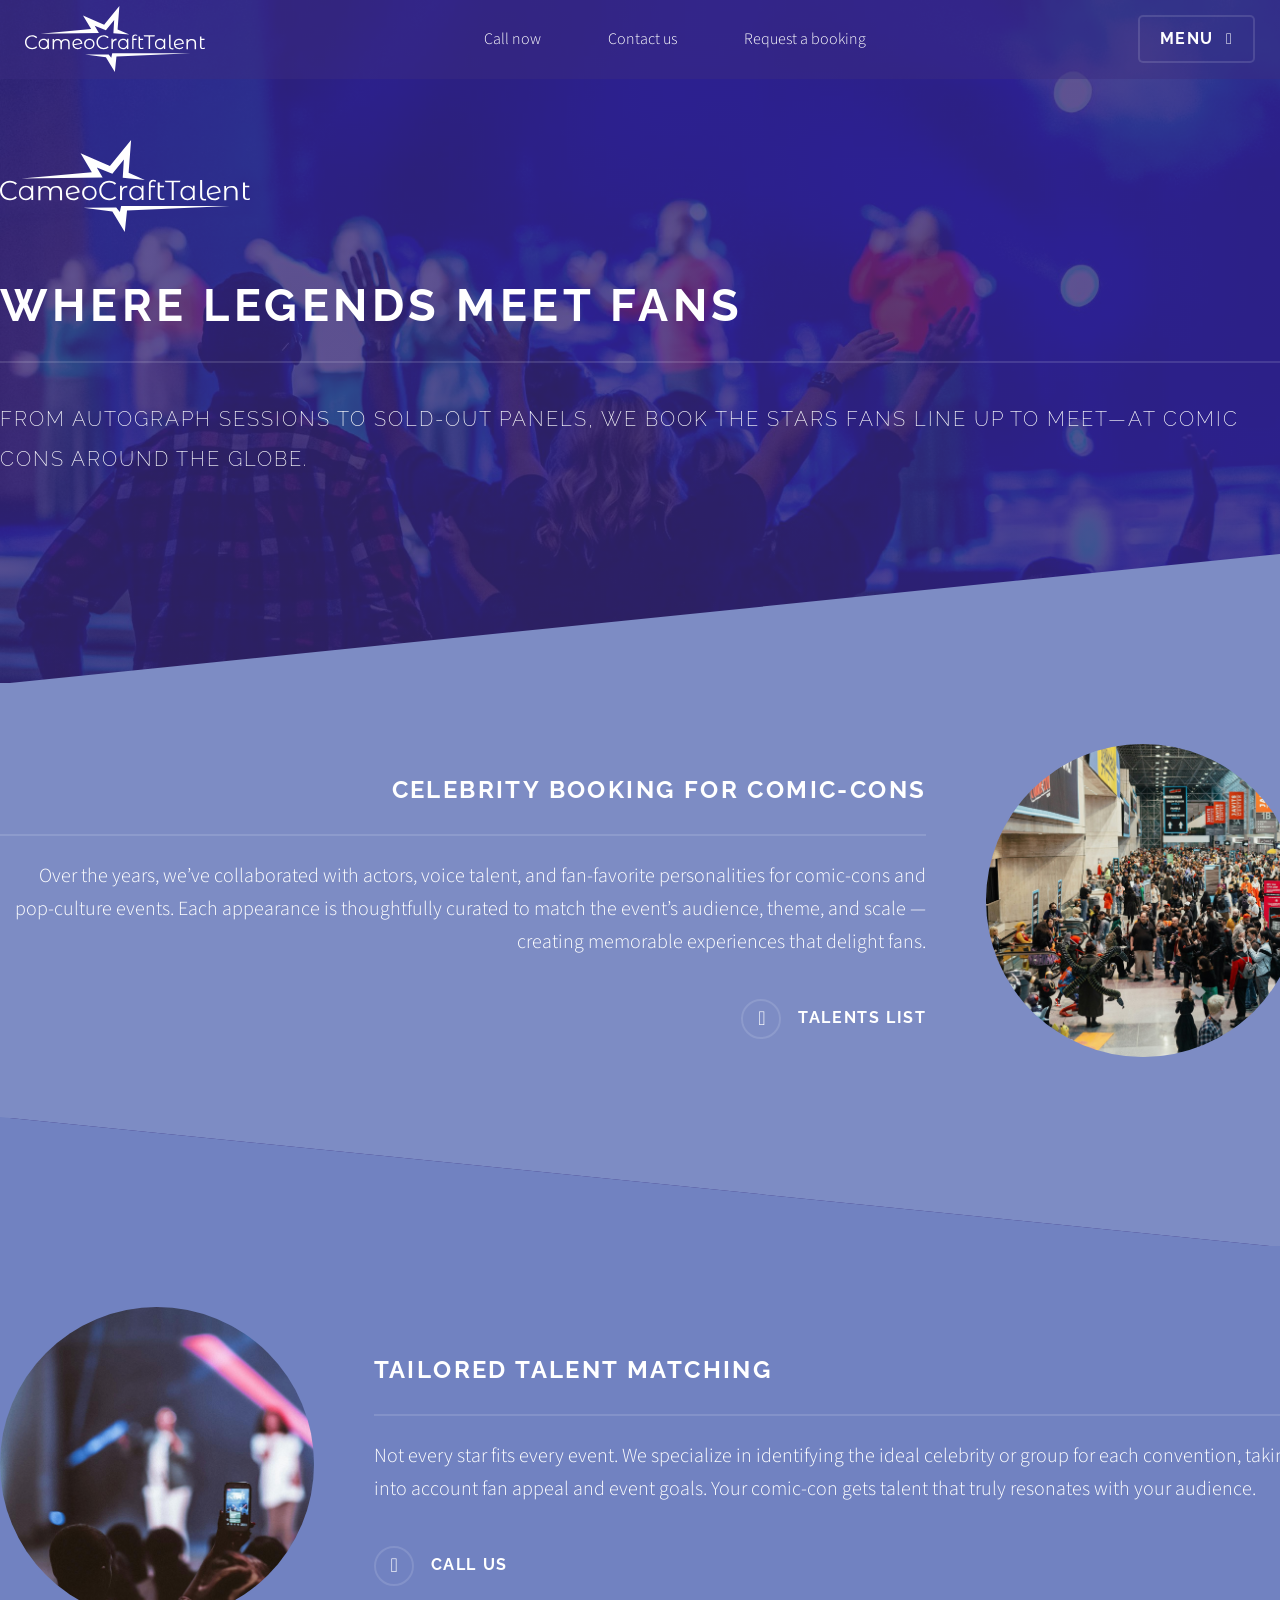
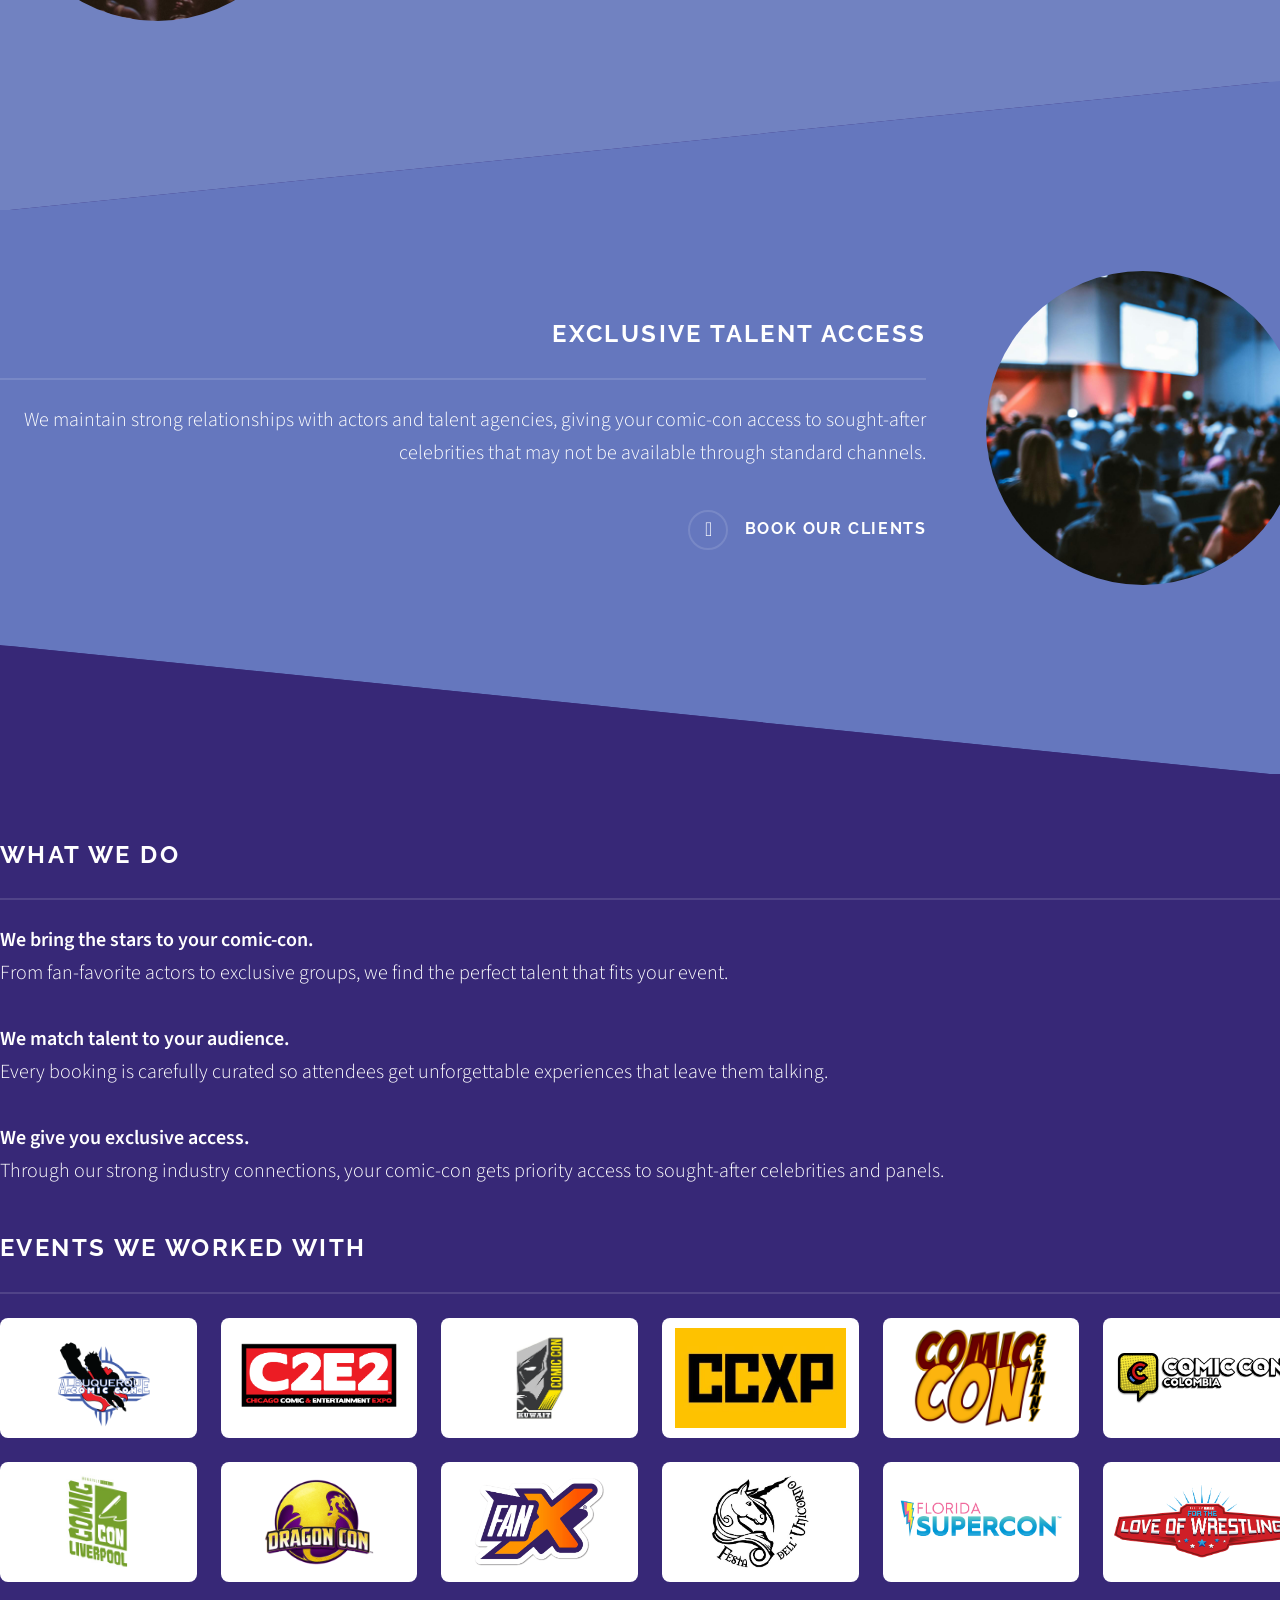
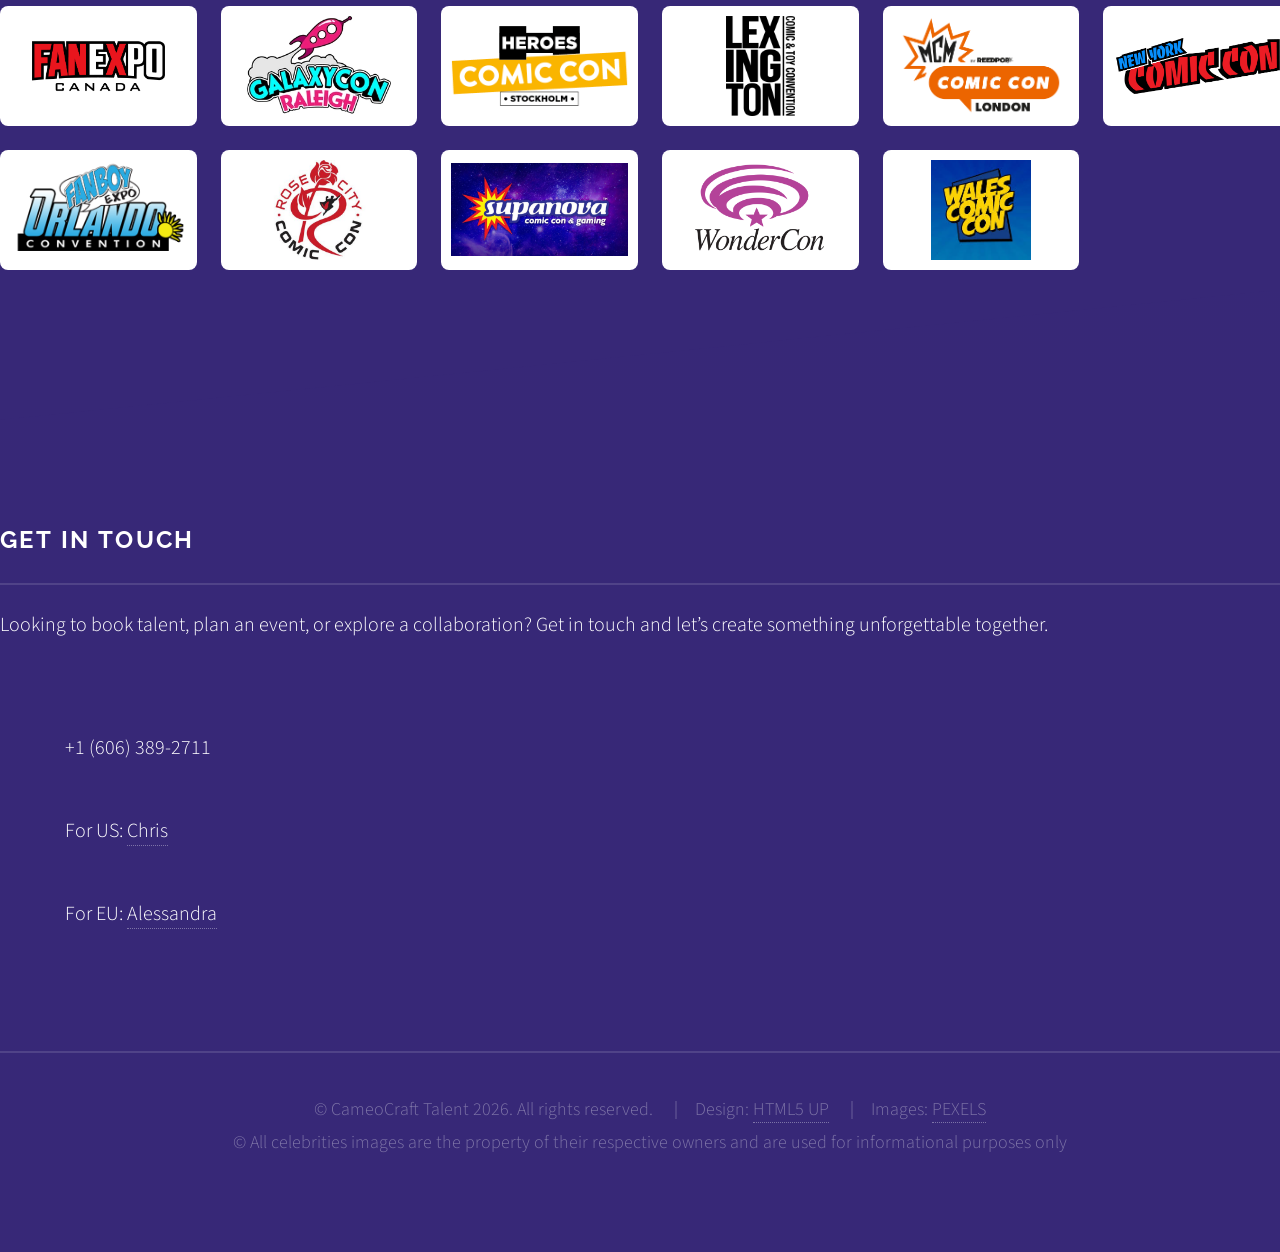
==== index.html @ 115025c7 "contacts" ====
<!DOCTYPE HTML>
<!--
	Solid State by HTML5 UP
	html5up.net | @ajlkn
	Free for personal and commercial use under the CCA 3.0 license (html5up.net/license)
-->
<html>

<head>
	<title>CameoCraft Talent - Where Legends Meet Fans | Home</title>
	<meta name="description"
		content="Celebrity talent agency specializing in booking film, TV, and pop culture stars for comic cons, fan conventions, panels, signings, and appearances worldwide.">

	<meta charset="utf-8" />
	<meta name="viewport" content="width=device-width, initial-scale=1, user-scalable=no" />
	<link rel="stylesheet" href="assets/css/main.css" />
	<link rel="icon" href="favicon.svg" type="image/svg+xml">
	<noscript>
		<link rel="stylesheet" href="assets/css/noscript.css" />
	</noscript>
</head>

<body class="is-preload">

	<!-- Page Wrapper -->
	<div id="page-wrapper">

		<!-- Header -->
		<header id="header" class="alt">
			<div class="logo"><a href="index.html"><img src="assets/images/cameocraft-talent_logo.svg"></a></div>
			<div id="contact-link">
				<ul class="contact-link horizontal">

					<li class="contact-link-item call font-icon icon-medium">
						<a href="tel:+1 (606) 389-2711" aria-label="call">
							<i class="fas fa-phone"></i> Call now
						</a>
					</li>
					<!-- /themify-link-item -->

					<li class="contact-link-item email font-icon icon-medium">
						<a id="email2" href="#" aria-label="email">
							<i class="far fa-envelope"></i> Contact us
						</a>
					</li>
					<!-- /themify-link-item -->

					<li class="contact-link-item calendar font-icon icon-medium">
						<a href="#footer" aria-label="calendar">
							<i class="fas fa-calendar"></i> Request a booking
						</a>
					</li>
					<!-- /themify-link-item -->

				</ul>
			</div>

			<nav>
				<a href="#menu"><span>Menu</span></a>
			</nav>
		</header>

		<!-- Menu -->
		<nav id="menu">
			<div class="inner">
				<h2>Menu</h2>
				<ul class="links">
					<li><a href="index.html">Home</a></li>
					<li><a href="talents.html">Talents</a></li>
					<li><a href="services.html">Services</a></li>
					<li><a href="#footer">Contact us</a></li>
				</ul>
				<a href="#" class="close">Close</a>
			</div>
		</nav>

		<!-- Banner -->
		<section id="banner">
			<div class="inner">
				<div class="logo"><img src="assets/images/cameocraft-talent_logo.svg"></div>
				<h2>Where Legends Meet Fans</h2>
				<p>From autograph sessions to sold-out panels, we book the stars fans line up to meet—at comic cons
					around the globe.</p>
			</div>
		</section>

		<!-- Wrapper -->
		<section id="wrapper">

			<!-- One -->
			<section id="one" class="wrapper spotlight style1">
				<div class="inner">
					<a href="#" class="image"><img src="assets/images/connor-gan-bAvxyfH-WuY-unsplash.jpg" alt="" /></a>
					<div class="content">
						<h2 class="major">Celebrity Booking for Comic-Cons</h2>
						<p>Over the years, we’ve collaborated with actors, voice talent, and fan-favorite personalities
							for comic-cons and pop-culture events. Each appearance is thoughtfully curated to match the
							event’s audience, theme, and scale — creating memorable experiences that delight fans.</p>

						<a href="talents.html" class="special">Talents list</a>
					</div>
				</div>
			</section>

			<!-- Two -->
			<section id="two" class="wrapper alt spotlight style2">
				<div class="inner">
					<a href="#" class="image"><img src="assets/images/pexels-jibarofoto-1659740.jpg" alt="" /></a>
					<div class="content">
						<h2 class="major">Tailored Talent Matching</h2>
						<p>Not every star fits every event. We specialize in identifying the ideal celebrity or group
							for each convention, taking into account fan appeal and event goals. Your comic-con gets
							talent that truly resonates with your audience.</p>
						<a href="tel:+1 (606) 389-2711" aria-label="call" class="special">Call us</a>
					</div>
				</div>
			</section>

			<!-- Three -->
			<section id="three" class="wrapper spotlight style3">
				<div class="inner">
					<a href="#" class="image"><img src="assets/images/pexels-jibarofoto-2833037.jpg" alt="" /></a>
					<div class="content">
						<h2 class="major">Exclusive Talent Access</h2>
						<p>We maintain strong relationships with actors and talent agencies, giving your comic-con
							access to sought-after celebrities that may not be available through standard channels.</p>
						<a href="tel:+1 (606) 389-2711" aria-label="call" class="special">Book our clients</a>
					</div>
				</div>
			</section>

			<!-- Four -->
			<section id="four" class="wrapper alt style1">
				<div class="inner">
					<h2 class="major">What we do</h2>
					<p><strong>We bring the stars to your comic-con.</strong><br>
						From fan-favorite actors to exclusive groups, we find the perfect talent that fits your
						event.<br><br>

						<strong>We match talent to your audience.</strong><br>
						Every booking is carefully curated so attendees get unforgettable experiences that leave them
						talking.<br><br>

						<strong>We give you exclusive access.</strong><br>
						Through our strong industry connections, your comic-con gets priority access to sought-after
						celebrities and panels.
					</p>

					<h2 class="major">Events we worked with</h2>
					<ul class="partners-logos">
						<li><img src="assets/images/abq-comic-conlogo.png" alt="Albuquerque Comic Con" title="Albuquerque Comic Con"></li>
						<li><img src="assets/images/C2E220-Logo.png" alt="Chicago Comic & Entertainment Expo" title="Chicago Comic & Entertainment Expo"></li>
						<li><img src="assets/images/CCk LOGO.jpg" alt="Comic Con Kentucky" title="Comic Con Kentucky"></li>
						<li><img src="assets/images/ccxp-logo.jpg" alt="Comic Con Experience" title="Comic Con Experience"></li>
						<li><img src="assets/images/Comic_con_ger_logo.png" alt="Comic Con Germany" title="Comic Con Germany"></li>
						<li><img src="assets/images/comicon-colombia.png" alt="Comic Con Colombia" title="Comic Con Colombia"></li>
						<li><img src="assets/images/comicon-liverpool_logo.jpg" alt="Comicon Liverpool" title="Comicon Liverpool"></li>
						<li><img src="assets/images/dragon-con_logo.png" alt="Dragon con" title="Dragon con"></li>
						<li><img src="assets/images/Fan X Salt Lake_logo.webp" alt="FAN X Salt Lake City" title="FAN X Salt Lake City"></li>
						<li><img src="assets/images/Festa-Unicorno-logo.jpg" alt="Festa dell'Unicorno" title="Festa dell'Unicorno"></li>
						<li><img src="assets/images/Florida Supercon_logo.png" alt="Florida Supercon" title="Florida Supercon"></li>
						<li><img src="assets/images/FTLOW-logo.png" alt="For the Love of Wrestling" title="For the Love of Wrestling"></li>
						<li><img src="assets/images/FXC - Logos_RGB.png" alt="FAN EXPO Canada" title="FAN EXPO Canada"></li>
						<li><img src="assets/images/galaxycon_logo.avif" alt="GalaxyCon" title="GalaxyCon"></li>
						<li><img src="assets/images/Heroes_ComicCon_logo.png" alt="Heroes Comicon" title="Heroes Comicon"></li>
						<li><img src="assets/images/lexington.png" alt="Lexington Comic Con" title="Lexington Comic Con"></li>
						<li><img src="assets/images/MCM-london_logo.png" alt="MCM London Comic Con" title="MCM London Comic Con"></li>
						<li><img src="assets/images/NYCC21-Logo.png" alt="New York Comicon" title="New York Comicon"></li>
						<li><img src="assets/images/orlfbs.png" alt="Orlando Fan Boy Expo" title="Orlando Fan Boy Expo"></li>
						<li><img src="assets/images/Rccc-logo.jpg" alt="Rose City Comic Con" title="Rose City Comic Con"></li>
						<li><img src="assets/images/Supanova-Comic-Con-logo.jpg" alt="Supanova Comicon" title="Supanova Comicon"></li>
						<li><img src="assets/images/WonderCon-logo.jpg" alt="WonderCon" title="WonderCon"></li>
						<li><img src="assets/images/wales-comicon_logo.jfif" alt="Wales Comicon" alt="Wales Comicon"></li>

					</ul>

				</div>
			</section>

		</section>

		<!-- Footer -->
		<section id="footer">
			<div class="inner">
				<h2 class="major">Get in touch</h2>
				<p>Looking to book talent, plan an event, or explore a collaboration? Get in touch and let’s create something unforgettable together.</p>

				<ul class="contact">
					<li class="icon solid fa-home" style="display: none;">
						CameoCraft<br />
						1234 Somewhere Road Suite #2894<br />
						Nashville, TN 00000-0000
					</li>
					<li class="icon solid fa-phone">+1 (606) 389-2711</li>
					<li class="icon solid fa-envelope">
						For US: <a id="email2" href="#">Chris</a>
					</li>
					<li class="icon solid fa-envelope">
						For EU: <a id="email1" href="#">Alessandra</a>
					</li>
				</ul>
				<ul class="copyright">
					<li>&copy; CameoCraft Talent 2026. All rights reserved.</li>
					<li>Design: <a href="http://html5up.net">HTML5 UP</a></li>
					<li>Images: <a href="http://pexels.com">PEXELS</a></li>
					<li>&copy; All celebrities images are the property of their respective owners and are used for informational purposes only</li>
				</ul>
			</div>
		</section>

	</div>

	<!-- Scripts -->
	<script src="assets/js/jquery.min.js"></script>
	<script src="assets/js/jquery.scrollex.min.js"></script>
	<script src="assets/js/browser.min.js"></script>
	<script src="assets/js/breakpoints.min.js"></script>
	<script src="assets/js/util.js"></script>
	<script src="assets/js/main.js"></script>

</body>

</html>
---- assets/css/main.css ----
@import 'fontawesome-all.min.css';
@import url("https://fonts.googleapis.com/css?family=Raleway:200,700|Source+Sans+Pro:300,600,300italic,600italic");
/*
	Solid State by HTML5 UP
	html5up.net | @ajlkn
	Free for personal and commercial use under the CCA 3.0 license (html5up.net/license)
*/
html, body, div, span, applet, object,
iframe, h1, h2, h3, h4, h5, h6, p, blockquote,
pre, a, abbr, acronym, address, big, cite,
code, del, dfn, em, img, ins, kbd, q, s, samp,
small, strike, strong, sub, sup, tt, var, b,
u, i, center, dl, dt, dd, ol, ul, li, fieldset,
form, label, legend, table, caption, tbody,
tfoot, thead, tr, th, td, article, aside,
canvas, details, embed, figure, figcaption,
footer, header, hgroup, menu, nav, output, ruby,
section, summary, time, mark, audio, video {
  margin: 0;
  padding: 0;
  border: 0;
  font-size: 100%;
  font: inherit;
  vertical-align: baseline;
}

article, aside, details, figcaption, figure,
footer, header, hgroup, menu, nav, section {
  display: block;
}

body {
  line-height: 1;
}

ol, ul {
  list-style: none;
}

blockquote, q {
  quotes: none;
}
blockquote:before, blockquote:after, q:before, q:after {
  content: "";
  content: none;
}

table {
  border-collapse: collapse;
  border-spacing: 0;
}

body {
  -webkit-text-size-adjust: none;
}

mark {
  background-color: transparent;
  color: inherit;
}

input::-moz-focus-inner {
  border: 0;
  padding: 0;
}

input, select, textarea {
  -moz-appearance: none;
  -webkit-appearance: none;
  appearance: none;
}

/* Basic */
body {
  -ms-overflow-style: scrollbar;
}

@media screen and (max-width: 480px) {
  html, body {
    min-width: 320px;
  }
}
html {
  box-sizing: border-box;
}

*, *:before, *:after {
  box-sizing: inherit;
}

body {
  background-color: #372877;
  background-image: linear-gradient(to top, rgba(55, 40, 119, 0.8), rgba(55, 40, 119, 0.8)), url("../images/pexels-caleboquendo-35494335.jpg");
  background-size: auto, cover;
  background-attachment: fixed, fixed;
  background-position: center, center;
}
body.is-preload *, body.is-preload *:before, body.is-preload *:after {
  animation: none !important;
  transition: none !important;
}
body.talents {
  background-image: linear-gradient(to top, rgba(55, 40, 119, 0.8), rgba(55, 40, 119, 0.8)), url("../images/manu.jpg");
}
body.services {
  background-image: linear-gradient(to top, rgba(55, 40, 119, 0.8), rgba(55, 40, 119, 0.8)), url("../images/connor-gan-bAvxyfH-WuY-unsplash.jpg");
}

/* Type */
html {
  font-size: 16px;
}

body, input, select, textarea {
  color: #ffffff;
  font-family: "Source Sans Pro", Helvetica, sans-serif;
  font-size: 1.25rem;
  font-weight: 300;
  line-height: 1.65;
}

a {
  transition: color 0.2s ease-in-out, border-bottom-color 0.2s ease-in-out;
  border-bottom: dotted 1px rgba(255, 255, 255, 0.35);
  color: #ffffff;
  text-decoration: none;
}
a:hover {
  border-bottom-color: transparent;
  color: #ffffff !important;
}
a.special:not(.button) {
  text-decoration: none;
}
a.special:not(.button):before {
  -moz-osx-font-smoothing: grayscale;
  -webkit-font-smoothing: antialiased;
  display: inline-block;
  font-style: normal;
  font-variant: normal;
  text-rendering: auto;
  line-height: 1;
  text-transform: none !important;
  font-family: "Font Awesome 5 Free";
  font-weight: 900;
}
a.special:not(.button) {
  border-bottom: 0;
  display: block;
  font-family: Raleway, Helvetica, sans-serif;
  font-size: 0.8em;
  font-weight: 700;
  letter-spacing: 0.1em;
  margin: 0 0 2em 0;
  text-transform: uppercase;
}
a.special:not(.button):before {
  transition: background-color 0.2s ease-in-out;
  border-radius: 100%;
  border: solid 2px rgba(255, 255, 255, 0.125);
  content: "\f105";
  display: inline-block;
  font-size: 1.25em;
  height: 2em;
  line-height: 1.75em;
  margin-right: 0.85em;
  text-align: center;
  text-indent: 0.15em;
  vertical-align: middle;
  width: 2em;
}
a.special:not(.button):hover:before {
  background-color: rgba(255, 255, 255, 0.025);
}
a.special:not(.button):active:before {
  background-color: rgba(255, 255, 255, 0.075);
}

strong, b {
  color: #ffffff;
  font-weight: 600;
}

em, i {
  font-style: italic;
}

p {
  margin: 0 0 2em 0;
}

h1, h2, h3, h4, h5, h6 {
  color: #ffffff;
  font-family: Raleway, Helvetica, sans-serif;
  font-weight: 700;
  letter-spacing: 0.1em;
  margin: 0 0 1em 0;
  text-transform: uppercase;
}
h1 a, h2 a, h3 a, h4 a, h5 a, h6 a {
  color: inherit;
  text-decoration: none;
  border-bottom: 0;
}
h1 span, h2 span, h3 span, h4 span, h5 span, h6 span {
  font-weight: 200;
}
h1.major, h2.major, h3.major, h4.major, h5.major, h6.major {
  padding-bottom: 1em;
  border-bottom: solid 2px rgba(255, 255, 255, 0.125);
}

h2 {
  font-size: 1.2em;
}

h3 {
  font-size: 0.9em;
}

h4 {
  font-size: 0.7em;
}

h5 {
  font-size: 0.7em;
}

h6 {
  font-size: 0.7em;
}

@media screen and (max-width: 736px) {
  h2 {
    font-size: 1em;
  }
  h3 {
    font-size: 0.8em;
  }
}
sub {
  font-size: 0.8em;
  position: relative;
  top: 0.5em;
}

sup {
  font-size: 0.8em;
  position: relative;
  top: -0.5em;
}

blockquote {
  border-left: solid 4px rgba(255, 255, 255, 0.125);
  font-style: italic;
  margin: 0 0 2em 0;
  padding: 0.5em 0 0.5em 2em;
}

code {
  background: rgba(255, 255, 255, 0.025);
  border-radius: 5px;
  border: solid 2px rgba(255, 255, 255, 0.125);
  font-family: "Courier New", monospace;
  font-size: 0.9em;
  margin: 0 0.25em;
  padding: 0.25em 0.65em;
}

pre {
  -webkit-overflow-scrolling: touch;
  font-family: "Courier New", monospace;
  font-size: 0.9em;
  margin: 0 0 2em 0;
}
pre code {
  display: block;
  line-height: 1.75em;
  padding: 1em 1.5em;
  overflow-x: auto;
}

hr {
  border: 0;
  border-bottom: solid 2px rgba(255, 255, 255, 0.125);
  margin: 2.5em 0;
}
hr.major {
  margin: 4em 0;
}

.align-left {
  text-align: left;
}

.align-center {
  text-align: center;
}

.align-right {
  text-align: right;
}

/* Row */
.row {
  display: flex;
  flex-wrap: wrap;
  box-sizing: border-box;
  align-items: stretch;
}
.row > * {
  box-sizing: border-box;
}
.row.gtr-uniform > * > :last-child {
  margin-bottom: 0;
}
.row.aln-left {
  justify-content: flex-start;
}
.row.aln-center {
  justify-content: center;
}
.row.aln-right {
  justify-content: flex-end;
}
.row.aln-top {
  align-items: flex-start;
}
.row.aln-middle {
  align-items: center;
}
.row.aln-bottom {
  align-items: flex-end;
}
.row > .imp {
  order: -1;
}
.row > .col-1 {
  width: 8.3333333333%;
}
.row > .off-1 {
  margin-left: 8.3333333333%;
}
.row > .col-2 {
  width: 16.6666666667%;
}
.row > .off-2 {
  margin-left: 16.6666666667%;
}
.row > .col-3 {
  width: 25%;
}
.row > .off-3 {
  margin-left: 25%;
}
.row > .col-4 {
  width: 33.3333333333%;
}
.row > .off-4 {
  margin-left: 33.3333333333%;
}
.row > .col-5 {
  width: 41.6666666667%;
}
.row > .off-5 {
  margin-left: 41.6666666667%;
}
.row > .col-6 {
  width: 50%;
}
.row > .off-6 {
  margin-left: 50%;
}
.row > .col-7 {
  width: 58.3333333333%;
}
.row > .off-7 {
  margin-left: 58.3333333333%;
}
.row > .col-8 {
  width: 66.6666666667%;
}
.row > .off-8 {
  margin-left: 66.6666666667%;
}
.row > .col-9 {
  width: 75%;
}
.row > .off-9 {
  margin-left: 75%;
}
.row > .col-10 {
  width: 83.3333333333%;
}
.row > .off-10 {
  margin-left: 83.3333333333%;
}
.row > .col-11 {
  width: 91.6666666667%;
}
.row > .off-11 {
  margin-left: 91.6666666667%;
}
.row > .col-12 {
  width: 100%;
}
.row > .off-12 {
  margin-left: 100%;
}
.row.gtr-0 {
  margin-top: 0;
  margin-left: 0em;
}
.row.gtr-0 > * {
  padding: 0 0 0 0em;
}
.row.gtr-0.gtr-uniform {
  margin-top: 0em;
}
.row.gtr-0.gtr-uniform > * {
  padding-top: 0em;
}
.row.gtr-25 {
  margin-top: 0;
  margin-left: -0.4375em;
}
.row.gtr-25 > * {
  padding: 0 0 0 0.4375em;
}
.row.gtr-25.gtr-uniform {
  margin-top: -0.4375em;
}
.row.gtr-25.gtr-uniform > * {
  padding-top: 0.4375em;
}
.row.gtr-50 {
  margin-top: 0;
  margin-left: -0.875em;
}
.row.gtr-50 > * {
  padding: 0 0 0 0.875em;
}
.row.gtr-50.gtr-uniform {
  margin-top: -0.875em;
}
.row.gtr-50.gtr-uniform > * {
  padding-top: 0.875em;
}
.row {
  margin-top: 0;
  margin-left: -1.75em;
}
.row > * {
  padding: 0 0 0 1.75em;
}
.row.gtr-uniform {
  margin-top: -1.75em;
}
.row.gtr-uniform > * {
  padding-top: 1.75em;
}
.row.gtr-150 {
  margin-top: 0;
  margin-left: -2.625em;
}
.row.gtr-150 > * {
  padding: 0 0 0 2.625em;
}
.row.gtr-150.gtr-uniform {
  margin-top: -2.625em;
}
.row.gtr-150.gtr-uniform > * {
  padding-top: 2.625em;
}
.row.gtr-200 {
  margin-top: 0;
  margin-left: -3.5em;
}
.row.gtr-200 > * {
  padding: 0 0 0 3.5em;
}
.row.gtr-200.gtr-uniform {
  margin-top: -3.5em;
}
.row.gtr-200.gtr-uniform > * {
  padding-top: 3.5em;
}
@media screen and (max-width: 1680px) {
  .row {
    display: flex;
    flex-wrap: wrap;
    box-sizing: border-box;
    align-items: stretch;
  }
  .row > * {
    box-sizing: border-box;
  }
  .row.gtr-uniform > * > :last-child {
    margin-bottom: 0;
  }
  .row.aln-left {
    justify-content: flex-start;
  }
  .row.aln-center {
    justify-content: center;
  }
  .row.aln-right {
    justify-content: flex-end;
  }
  .row.aln-top {
    align-items: flex-start;
  }
  .row.aln-middle {
    align-items: center;
  }
  .row.aln-bottom {
    align-items: flex-end;
  }
  .row > .imp-xlarge {
    order: -1;
  }
  .row > .col-1-xlarge {
    width: 8.3333333333%;
  }
  .row > .off-1-xlarge {
    margin-left: 8.3333333333%;
  }
  .row > .col-2-xlarge {
    width: 16.6666666667%;
  }
  .row > .off-2-xlarge {
    margin-left: 16.6666666667%;
  }
  .row > .col-3-xlarge {
    width: 25%;
  }
  .row > .off-3-xlarge {
    margin-left: 25%;
  }
  .row > .col-4-xlarge {
    width: 33.3333333333%;
  }
  .row > .off-4-xlarge {
    margin-left: 33.3333333333%;
  }
  .row > .col-5-xlarge {
    width: 41.6666666667%;
  }
  .row > .off-5-xlarge {
    margin-left: 41.6666666667%;
  }
  .row > .col-6-xlarge {
    width: 50%;
  }
  .row > .off-6-xlarge {
    margin-left: 50%;
  }
  .row > .col-7-xlarge {
    width: 58.3333333333%;
  }
  .row > .off-7-xlarge {
    margin-left: 58.3333333333%;
  }
  .row > .col-8-xlarge {
    width: 66.6666666667%;
  }
  .row > .off-8-xlarge {
    margin-left: 66.6666666667%;
  }
  .row > .col-9-xlarge {
    width: 75%;
  }
  .row > .off-9-xlarge {
    margin-left: 75%;
  }
  .row > .col-10-xlarge {
    width: 83.3333333333%;
  }
  .row > .off-10-xlarge {
    margin-left: 83.3333333333%;
  }
  .row > .col-11-xlarge {
    width: 91.6666666667%;
  }
  .row > .off-11-xlarge {
    margin-left: 91.6666666667%;
  }
  .row > .col-12-xlarge {
    width: 100%;
  }
  .row > .off-12-xlarge {
    margin-left: 100%;
  }
  .row.gtr-0 {
    margin-top: 0;
    margin-left: 0em;
  }
  .row.gtr-0 > * {
    padding: 0 0 0 0em;
  }
  .row.gtr-0.gtr-uniform {
    margin-top: 0em;
  }
  .row.gtr-0.gtr-uniform > * {
    padding-top: 0em;
  }
  .row.gtr-25 {
    margin-top: 0;
    margin-left: -0.4375em;
  }
  .row.gtr-25 > * {
    padding: 0 0 0 0.4375em;
  }
  .row.gtr-25.gtr-uniform {
    margin-top: -0.4375em;
  }
  .row.gtr-25.gtr-uniform > * {
    padding-top: 0.4375em;
  }
  .row.gtr-50 {
    margin-top: 0;
    margin-left: -0.875em;
  }
  .row.gtr-50 > * {
    padding: 0 0 0 0.875em;
  }
  .row.gtr-50.gtr-uniform {
    margin-top: -0.875em;
  }
  .row.gtr-50.gtr-uniform > * {
    padding-top: 0.875em;
  }
  .row {
    margin-top: 0;
    margin-left: -1.75em;
  }
  .row > * {
    padding: 0 0 0 1.75em;
  }
  .row.gtr-uniform {
    margin-top: -1.75em;
  }
  .row.gtr-uniform > * {
    padding-top: 1.75em;
  }
  .row.gtr-150 {
    margin-top: 0;
    margin-left: -2.625em;
  }
  .row.gtr-150 > * {
    padding: 0 0 0 2.625em;
  }
  .row.gtr-150.gtr-uniform {
    margin-top: -2.625em;
  }
  .row.gtr-150.gtr-uniform > * {
    padding-top: 2.625em;
  }
  .row.gtr-200 {
    margin-top: 0;
    margin-left: -3.5em;
  }
  .row.gtr-200 > * {
    padding: 0 0 0 3.5em;
  }
  .row.gtr-200.gtr-uniform {
    margin-top: -3.5em;
  }
  .row.gtr-200.gtr-uniform > * {
    padding-top: 3.5em;
  }
}
@media screen and (max-width: 1280px) {
  .row {
    display: flex;
    flex-wrap: wrap;
    box-sizing: border-box;
    align-items: stretch;
  }
  .row > * {
    box-sizing: border-box;
  }
  .row.gtr-uniform > * > :last-child {
    margin-bottom: 0;
  }
  .row.aln-left {
    justify-content: flex-start;
  }
  .row.aln-center {
    justify-content: center;
  }
  .row.aln-right {
    justify-content: flex-end;
  }
  .row.aln-top {
    align-items: flex-start;
  }
  .row.aln-middle {
    align-items: center;
  }
  .row.aln-bottom {
    align-items: flex-end;
  }
  .row > .imp-large {
    order: -1;
  }
  .row > .col-1-large {
    width: 8.3333333333%;
  }
  .row > .off-1-large {
    margin-left: 8.3333333333%;
  }
  .row > .col-2-large {
    width: 16.6666666667%;
  }
  .row > .off-2-large {
    margin-left: 16.6666666667%;
  }
  .row > .col-3-large {
    width: 25%;
  }
  .row > .off-3-large {
    margin-left: 25%;
  }
  .row > .col-4-large {
    width: 33.3333333333%;
  }
  .row > .off-4-large {
    margin-left: 33.3333333333%;
  }
  .row > .col-5-large {
    width: 41.6666666667%;
  }
  .row > .off-5-large {
    margin-left: 41.6666666667%;
  }
  .row > .col-6-large {
    width: 50%;
  }
  .row > .off-6-large {
    margin-left: 50%;
  }
  .row > .col-7-large {
    width: 58.3333333333%;
  }
  .row > .off-7-large {
    margin-left: 58.3333333333%;
  }
  .row > .col-8-large {
    width: 66.6666666667%;
  }
  .row > .off-8-large {
    margin-left: 66.6666666667%;
  }
  .row > .col-9-large {
    width: 75%;
  }
  .row > .off-9-large {
    margin-left: 75%;
  }
  .row > .col-10-large {
    width: 83.3333333333%;
  }
  .row > .off-10-large {
    margin-left: 83.3333333333%;
  }
  .row > .col-11-large {
    width: 91.6666666667%;
  }
  .row > .off-11-large {
    margin-left: 91.6666666667%;
  }
  .row > .col-12-large {
    width: 100%;
  }
  .row > .off-12-large {
    margin-left: 100%;
  }
  .row.gtr-0 {
    margin-top: 0;
    margin-left: 0em;
  }
  .row.gtr-0 > * {
    padding: 0 0 0 0em;
  }
  .row.gtr-0.gtr-uniform {
    margin-top: 0em;
  }
  .row.gtr-0.gtr-uniform > * {
    padding-top: 0em;
  }
  .row.gtr-25 {
    margin-top: 0;
    margin-left: -0.4375em;
  }
  .row.gtr-25 > * {
    padding: 0 0 0 0.4375em;
  }
  .row.gtr-25.gtr-uniform {
    margin-top: -0.4375em;
  }
  .row.gtr-25.gtr-uniform > * {
    padding-top: 0.4375em;
  }
  .row.gtr-50 {
    margin-top: 0;
    margin-left: -0.875em;
  }
  .row.gtr-50 > * {
    padding: 0 0 0 0.875em;
  }
  .row.gtr-50.gtr-uniform {
    margin-top: -0.875em;
  }
  .row.gtr-50.gtr-uniform > * {
    padding-top: 0.875em;
  }
  .row {
    margin-top: 0;
    margin-left: -1.75em;
  }
  .row > * {
    padding: 0 0 0 1.75em;
  }
  .row.gtr-uniform {
    margin-top: -1.75em;
  }
  .row.gtr-uniform > * {
    padding-top: 1.75em;
  }
  .row.gtr-150 {
    margin-top: 0;
    margin-left: -2.625em;
  }
  .row.gtr-150 > * {
    padding: 0 0 0 2.625em;
  }
  .row.gtr-150.gtr-uniform {
    margin-top: -2.625em;
  }
  .row.gtr-150.gtr-uniform > * {
    padding-top: 2.625em;
  }
  .row.gtr-200 {
    margin-top: 0;
    margin-left: -3.5em;
  }
  .row.gtr-200 > * {
    padding: 0 0 0 3.5em;
  }
  .row.gtr-200.gtr-uniform {
    margin-top: -3.5em;
  }
  .row.gtr-200.gtr-uniform > * {
    padding-top: 3.5em;
  }
}
@media screen and (max-width: 980px) {
  .row {
    display: flex;
    flex-wrap: wrap;
    box-sizing: border-box;
    align-items: stretch;
  }
  .row > * {
    box-sizing: border-box;
  }
  .row.gtr-uniform > * > :last-child {
    margin-bottom: 0;
  }
  .row.aln-left {
    justify-content: flex-start;
  }
  .row.aln-center {
    justify-content: center;
  }
  .row.aln-right {
    justify-content: flex-end;
  }
  .row.aln-top {
    align-items: flex-start;
  }
  .row.aln-middle {
    align-items: center;
  }
  .row.aln-bottom {
    align-items: flex-end;
  }
  .row > .imp-medium {
    order: -1;
  }
  .row > .col-1-medium {
    width: 8.3333333333%;
  }
  .row > .off-1-medium {
    margin-left: 8.3333333333%;
  }
  .row > .col-2-medium {
    width: 16.6666666667%;
  }
  .row > .off-2-medium {
    margin-left: 16.6666666667%;
  }
  .row > .col-3-medium {
    width: 25%;
  }
  .row > .off-3-medium {
    margin-left: 25%;
  }
  .row > .col-4-medium {
    width: 33.3333333333%;
  }
  .row > .off-4-medium {
    margin-left: 33.3333333333%;
  }
  .row > .col-5-medium {
    width: 41.6666666667%;
  }
  .row > .off-5-medium {
    margin-left: 41.6666666667%;
  }
  .row > .col-6-medium {
    width: 50%;
  }
  .row > .off-6-medium {
    margin-left: 50%;
  }
  .row > .col-7-medium {
    width: 58.3333333333%;
  }
  .row > .off-7-medium {
    margin-left: 58.3333333333%;
  }
  .row > .col-8-medium {
    width: 66.6666666667%;
  }
  .row > .off-8-medium {
    margin-left: 66.6666666667%;
  }
  .row > .col-9-medium {
    width: 75%;
  }
  .row > .off-9-medium {
    margin-left: 75%;
  }
  .row > .col-10-medium {
    width: 83.3333333333%;
  }
  .row > .off-10-medium {
    margin-left: 83.3333333333%;
  }
  .row > .col-11-medium {
    width: 91.6666666667%;
  }
  .row > .off-11-medium {
    margin-left: 91.6666666667%;
  }
  .row > .col-12-medium {
    width: 100%;
  }
  .row > .off-12-medium {
    margin-left: 100%;
  }
  .row.gtr-0 {
    margin-top: 0;
    margin-left: 0em;
  }
  .row.gtr-0 > * {
    padding: 0 0 0 0em;
  }
  .row.gtr-0.gtr-uniform {
    margin-top: 0em;
  }
  .row.gtr-0.gtr-uniform > * {
    padding-top: 0em;
  }
  .row.gtr-25 {
    margin-top: 0;
    margin-left: -0.4375em;
  }
  .row.gtr-25 > * {
    padding: 0 0 0 0.4375em;
  }
  .row.gtr-25.gtr-uniform {
    margin-top: -0.4375em;
  }
  .row.gtr-25.gtr-uniform > * {
    padding-top: 0.4375em;
  }
  .row.gtr-50 {
    margin-top: 0;
    margin-left: -0.875em;
  }
  .row.gtr-50 > * {
    padding: 0 0 0 0.875em;
  }
  .row.gtr-50.gtr-uniform {
    margin-top: -0.875em;
  }
  .row.gtr-50.gtr-uniform > * {
    padding-top: 0.875em;
  }
  .row {
    margin-top: 0;
    margin-left: -1.75em;
  }
  .row > * {
    padding: 0 0 0 1.75em;
  }
  .row.gtr-uniform {
    margin-top: -1.75em;
  }
  .row.gtr-uniform > * {
    padding-top: 1.75em;
  }
  .row.gtr-150 {
    margin-top: 0;
    margin-left: -2.625em;
  }
  .row.gtr-150 > * {
    padding: 0 0 0 2.625em;
  }
  .row.gtr-150.gtr-uniform {
    margin-top: -2.625em;
  }
  .row.gtr-150.gtr-uniform > * {
    padding-top: 2.625em;
  }
  .row.gtr-200 {
    margin-top: 0;
    margin-left: -3.5em;
  }
  .row.gtr-200 > * {
    padding: 0 0 0 3.5em;
  }
  .row.gtr-200.gtr-uniform {
    margin-top: -3.5em;
  }
  .row.gtr-200.gtr-uniform > * {
    padding-top: 3.5em;
  }
}
@media screen and (max-width: 736px) {
  .row {
    display: flex;
    flex-wrap: wrap;
    box-sizing: border-box;
    align-items: stretch;
  }
  .row > * {
    box-sizing: border-box;
  }
  .row.gtr-uniform > * > :last-child {
    margin-bottom: 0;
  }
  .row.aln-left {
    justify-content: flex-start;
  }
  .row.aln-center {
    justify-content: center;
  }
  .row.aln-right {
    justify-content: flex-end;
  }
  .row.aln-top {
    align-items: flex-start;
  }
  .row.aln-middle {
    align-items: center;
  }
  .row.aln-bottom {
    align-items: flex-end;
  }
  .row > .imp-small {
    order: -1;
  }
  .row > .col-1-small {
    width: 8.3333333333%;
  }
  .row > .off-1-small {
    margin-left: 8.3333333333%;
  }
  .row > .col-2-small {
    width: 16.6666666667%;
  }
  .row > .off-2-small {
    margin-left: 16.6666666667%;
  }
  .row > .col-3-small {
    width: 25%;
  }
  .row > .off-3-small {
    margin-left: 25%;
  }
  .row > .col-4-small {
    width: 33.3333333333%;
  }
  .row > .off-4-small {
    margin-left: 33.3333333333%;
  }
  .row > .col-5-small {
    width: 41.6666666667%;
  }
  .row > .off-5-small {
    margin-left: 41.6666666667%;
  }
  .row > .col-6-small {
    width: 50%;
  }
  .row > .off-6-small {
    margin-left: 50%;
  }
  .row > .col-7-small {
    width: 58.3333333333%;
  }
  .row > .off-7-small {
    margin-left: 58.3333333333%;
  }
  .row > .col-8-small {
    width: 66.6666666667%;
  }
  .row > .off-8-small {
    margin-left: 66.6666666667%;
  }
  .row > .col-9-small {
    width: 75%;
  }
  .row > .off-9-small {
    margin-left: 75%;
  }
  .row > .col-10-small {
    width: 83.3333333333%;
  }
  .row > .off-10-small {
    margin-left: 83.3333333333%;
  }
  .row > .col-11-small {
    width: 91.6666666667%;
  }
  .row > .off-11-small {
    margin-left: 91.6666666667%;
  }
  .row > .col-12-small {
    width: 100%;
  }
  .row > .off-12-small {
    margin-left: 100%;
  }
  .row.gtr-0 {
    margin-top: 0;
    margin-left: 0em;
  }
  .row.gtr-0 > * {
    padding: 0 0 0 0em;
  }
  .row.gtr-0.gtr-uniform {
    margin-top: 0em;
  }
  .row.gtr-0.gtr-uniform > * {
    padding-top: 0em;
  }
  .row.gtr-25 {
    margin-top: 0;
    margin-left: -0.3125em;
  }
  .row.gtr-25 > * {
    padding: 0 0 0 0.3125em;
  }
  .row.gtr-25.gtr-uniform {
    margin-top: -0.3125em;
  }
  .row.gtr-25.gtr-uniform > * {
    padding-top: 0.3125em;
  }
  .row.gtr-50 {
    margin-top: 0;
    margin-left: -0.625em;
  }
  .row.gtr-50 > * {
    padding: 0 0 0 0.625em;
  }
  .row.gtr-50.gtr-uniform {
    margin-top: -0.625em;
  }
  .row.gtr-50.gtr-uniform > * {
    padding-top: 0.625em;
  }
  .row {
    margin-top: 0;
    margin-left: -1.25em;
  }
  .row > * {
    padding: 0 0 0 1.25em;
  }
  .row.gtr-uniform {
    margin-top: -1.25em;
  }
  .row.gtr-uniform > * {
    padding-top: 1.25em;
  }
  .row.gtr-150 {
    margin-top: 0;
    margin-left: -1.875em;
  }
  .row.gtr-150 > * {
    padding: 0 0 0 1.875em;
  }
  .row.gtr-150.gtr-uniform {
    margin-top: -1.875em;
  }
  .row.gtr-150.gtr-uniform > * {
    padding-top: 1.875em;
  }
  .row.gtr-200 {
    margin-top: 0;
    margin-left: -2.5em;
  }
  .row.gtr-200 > * {
    padding: 0 0 0 2.5em;
  }
  .row.gtr-200.gtr-uniform {
    margin-top: -2.5em;
  }
  .row.gtr-200.gtr-uniform > * {
    padding-top: 2.5em;
  }
}
@media screen and (max-width: 480px) {
  .row {
    display: flex;
    flex-wrap: wrap;
    box-sizing: border-box;
    align-items: stretch;
  }
  .row > * {
    box-sizing: border-box;
  }
  .row.gtr-uniform > * > :last-child {
    margin-bottom: 0;
  }
  .row.aln-left {
    justify-content: flex-start;
  }
  .row.aln-center {
    justify-content: center;
  }
  .row.aln-right {
    justify-content: flex-end;
  }
  .row.aln-top {
    align-items: flex-start;
  }
  .row.aln-middle {
    align-items: center;
  }
  .row.aln-bottom {
    align-items: flex-end;
  }
  .row > .imp-xsmall {
    order: -1;
  }
  .row > .col-1-xsmall {
    width: 8.3333333333%;
  }
  .row > .off-1-xsmall {
    margin-left: 8.3333333333%;
  }
  .row > .col-2-xsmall {
    width: 16.6666666667%;
  }
  .row > .off-2-xsmall {
    margin-left: 16.6666666667%;
  }
  .row > .col-3-xsmall {
    width: 25%;
  }
  .row > .off-3-xsmall {
    margin-left: 25%;
  }
  .row > .col-4-xsmall {
    width: 33.3333333333%;
  }
  .row > .off-4-xsmall {
    margin-left: 33.3333333333%;
  }
  .row > .col-5-xsmall {
    width: 41.6666666667%;
  }
  .row > .off-5-xsmall {
    margin-left: 41.6666666667%;
  }
  .row > .col-6-xsmall {
    width: 50%;
  }
  .row > .off-6-xsmall {
    margin-left: 50%;
  }
  .row > .col-7-xsmall {
    width: 58.3333333333%;
  }
  .row > .off-7-xsmall {
    margin-left: 58.3333333333%;
  }
  .row > .col-8-xsmall {
    width: 66.6666666667%;
  }
  .row > .off-8-xsmall {
    margin-left: 66.6666666667%;
  }
  .row > .col-9-xsmall {
    width: 75%;
  }
  .row > .off-9-xsmall {
    margin-left: 75%;
  }
  .row > .col-10-xsmall {
    width: 83.3333333333%;
  }
  .row > .off-10-xsmall {
    margin-left: 83.3333333333%;
  }
  .row > .col-11-xsmall {
    width: 91.6666666667%;
  }
  .row > .off-11-xsmall {
    margin-left: 91.6666666667%;
  }
  .row > .col-12-xsmall {
    width: 100%;
  }
  .row > .off-12-xsmall {
    margin-left: 100%;
  }
  .row.gtr-0 {
    margin-top: 0;
    margin-left: 0em;
  }
  .row.gtr-0 > * {
    padding: 0 0 0 0em;
  }
  .row.gtr-0.gtr-uniform {
    margin-top: 0em;
  }
  .row.gtr-0.gtr-uniform > * {
    padding-top: 0em;
  }
  .row.gtr-25 {
    margin-top: 0;
    margin-left: -0.3125em;
  }
  .row.gtr-25 > * {
    padding: 0 0 0 0.3125em;
  }
  .row.gtr-25.gtr-uniform {
    margin-top: -0.3125em;
  }
  .row.gtr-25.gtr-uniform > * {
    padding-top: 0.3125em;
  }
  .row.gtr-50 {
    margin-top: 0;
    margin-left: -0.625em;
  }
  .row.gtr-50 > * {
    padding: 0 0 0 0.625em;
  }
  .row.gtr-50.gtr-uniform {
    margin-top: -0.625em;
  }
  .row.gtr-50.gtr-uniform > * {
    padding-top: 0.625em;
  }
  .row {
    margin-top: 0;
    margin-left: -1.25em;
  }
  .row > * {
    padding: 0 0 0 1.25em;
  }
  .row.gtr-uniform {
    margin-top: -1.25em;
  }
  .row.gtr-uniform > * {
    padding-top: 1.25em;
  }
  .row.gtr-150 {
    margin-top: 0;
    margin-left: -1.875em;
  }
  .row.gtr-150 > * {
    padding: 0 0 0 1.875em;
  }
  .row.gtr-150.gtr-uniform {
    margin-top: -1.875em;
  }
  .row.gtr-150.gtr-uniform > * {
    padding-top: 1.875em;
  }
  .row.gtr-200 {
    margin-top: 0;
    margin-left: -2.5em;
  }
  .row.gtr-200 > * {
    padding: 0 0 0 2.5em;
  }
  .row.gtr-200.gtr-uniform {
    margin-top: -2.5em;
  }
  .row.gtr-200.gtr-uniform > * {
    padding-top: 2.5em;
  }
}
@media screen and (max-width: 360px) {
  .row {
    display: flex;
    flex-wrap: wrap;
    box-sizing: border-box;
    align-items: stretch;
  }
  .row > * {
    box-sizing: border-box;
  }
  .row.gtr-uniform > * > :last-child {
    margin-bottom: 0;
  }
  .row.aln-left {
    justify-content: flex-start;
  }
  .row.aln-center {
    justify-content: center;
  }
  .row.aln-right {
    justify-content: flex-end;
  }
  .row.aln-top {
    align-items: flex-start;
  }
  .row.aln-middle {
    align-items: center;
  }
  .row.aln-bottom {
    align-items: flex-end;
  }
  .row > .imp-xxsmall {
    order: -1;
  }
  .row > .col-1-xxsmall {
    width: 8.3333333333%;
  }
  .row > .off-1-xxsmall {
    margin-left: 8.3333333333%;
  }
  .row > .col-2-xxsmall {
    width: 16.6666666667%;
  }
  .row > .off-2-xxsmall {
    margin-left: 16.6666666667%;
  }
  .row > .col-3-xxsmall {
    width: 25%;
  }
  .row > .off-3-xxsmall {
    margin-left: 25%;
  }
  .row > .col-4-xxsmall {
    width: 33.3333333333%;
  }
  .row > .off-4-xxsmall {
    margin-left: 33.3333333333%;
  }
  .row > .col-5-xxsmall {
    width: 41.6666666667%;
  }
  .row > .off-5-xxsmall {
    margin-left: 41.6666666667%;
  }
  .row > .col-6-xxsmall {
    width: 50%;
  }
  .row > .off-6-xxsmall {
    margin-left: 50%;
  }
  .row > .col-7-xxsmall {
    width: 58.3333333333%;
  }
  .row > .off-7-xxsmall {
    margin-left: 58.3333333333%;
  }
  .row > .col-8-xxsmall {
    width: 66.6666666667%;
  }
  .row > .off-8-xxsmall {
    margin-left: 66.6666666667%;
  }
  .row > .col-9-xxsmall {
    width: 75%;
  }
  .row > .off-9-xxsmall {
    margin-left: 75%;
  }
  .row > .col-10-xxsmall {
    width: 83.3333333333%;
  }
  .row > .off-10-xxsmall {
    margin-left: 83.3333333333%;
  }
  .row > .col-11-xxsmall {
    width: 91.6666666667%;
  }
  .row > .off-11-xxsmall {
    margin-left: 91.6666666667%;
  }
  .row > .col-12-xxsmall {
    width: 100%;
  }
  .row > .off-12-xxsmall {
    margin-left: 100%;
  }
  .row.gtr-0 {
    margin-top: 0;
    margin-left: 0em;
  }
  .row.gtr-0 > * {
    padding: 0 0 0 0em;
  }
  .row.gtr-0.gtr-uniform {
    margin-top: 0em;
  }
  .row.gtr-0.gtr-uniform > * {
    padding-top: 0em;
  }
  .row.gtr-25 {
    margin-top: 0;
    margin-left: -0.3125em;
  }
  .row.gtr-25 > * {
    padding: 0 0 0 0.3125em;
  }
  .row.gtr-25.gtr-uniform {
    margin-top: -0.3125em;
  }
  .row.gtr-25.gtr-uniform > * {
    padding-top: 0.3125em;
  }
  .row.gtr-50 {
    margin-top: 0;
    margin-left: -0.625em;
  }
  .row.gtr-50 > * {
    padding: 0 0 0 0.625em;
  }
  .row.gtr-50.gtr-uniform {
    margin-top: -0.625em;
  }
  .row.gtr-50.gtr-uniform > * {
    padding-top: 0.625em;
  }
  .row {
    margin-top: 0;
    margin-left: -1.25em;
  }
  .row > * {
    padding: 0 0 0 1.25em;
  }
  .row.gtr-uniform {
    margin-top: -1.25em;
  }
  .row.gtr-uniform > * {
    padding-top: 1.25em;
  }
  .row.gtr-150 {
    margin-top: 0;
    margin-left: -1.875em;
  }
  .row.gtr-150 > * {
    padding: 0 0 0 1.875em;
  }
  .row.gtr-150.gtr-uniform {
    margin-top: -1.875em;
  }
  .row.gtr-150.gtr-uniform > * {
    padding-top: 1.875em;
  }
  .row.gtr-200 {
    margin-top: 0;
    margin-left: -2.5em;
  }
  .row.gtr-200 > * {
    padding: 0 0 0 2.5em;
  }
  .row.gtr-200.gtr-uniform {
    margin-top: -2.5em;
  }
  .row.gtr-200.gtr-uniform > * {
    padding-top: 2.5em;
  }
}

/* Section/Article */
section.special, article.special {
  text-align: center;
}

/* Form */
form {
  margin: 0 0 2em 0;
}
form > :last-child {
  margin-bottom: 0;
}
form > .fields {
  display: -moz-flex;
  display: -ms-flex;
  display: flex;
  flex-wrap: wrap;
  width: calc(100% + 3em);
  margin: -1.5em 0 2em -1.5em;
}
form > .fields > .field {
  -moz-flex-grow: 0;
  -ms-flex-grow: 0;
  flex-grow: 0;
  -ms-flex-shrink: 0;
  flex-shrink: 0;
  padding: 1.5em 0 0 1.5em;
  width: calc(100% - 1.5em);
}
form > .fields > .field.half {
  width: calc(50% - 0.75em);
}
form > .fields > .field.third {
  width: calc(100%/3 - 0.5em);
}
form > .fields > .field.quarter {
  width: calc(25% - 0.375em);
}
@media screen and (max-width: 480px) {
  form > .fields {
    width: calc(100% + 3em);
    margin: -1.5em 0 2em -1.5em;
  }
  form > .fields > .field {
    padding: 1.5em 0 0 1.5em;
    width: calc(100% - 1.5em);
  }
  form > .fields > .field.half {
    width: calc(100% - 1.5em);
  }
  form > .fields > .field.third {
    width: calc(100% - 1.5em);
  }
  form > .fields > .field.quarter {
    width: calc(100% - 1.5em);
  }
}

label {
  color: #ffffff;
  display: block;
  font-family: Raleway, Helvetica, sans-serif;
  font-size: 0.8em;
  font-weight: 700;
  letter-spacing: 0.1em;
  margin: 0 0 0.7em 0;
  text-transform: uppercase;
}

input[type=text],
input[type=password],
input[type=email],
input[type=tel],
select,
textarea {
  -moz-appearance: none;
  -webkit-appearance: none;
  appearance: none;
  background: rgba(255, 255, 255, 0.025);
  border-radius: 5px;
  border: none;
  border: solid 2px rgba(255, 255, 255, 0.125);
  color: inherit;
  display: block;
  outline: 0;
  padding: 0 1em;
  text-decoration: none;
  width: 100%;
}
input[type=text]:invalid,
input[type=password]:invalid,
input[type=email]:invalid,
input[type=tel]:invalid,
select:invalid,
textarea:invalid {
  box-shadow: none;
}
input[type=text]:focus,
input[type=password]:focus,
input[type=email]:focus,
input[type=tel]:focus,
select:focus,
textarea:focus {
  border-color: rgb(148.4236190476, 159.9911039571, 203.1763809524);
}

select {
  background-image: url("data:image/svg+xml;charset=utf8,%3Csvg xmlns='http://www.w3.org/2000/svg' width='40' height='40' preserveAspectRatio='none' viewBox='0 0 40 40'%3E%3Cpath d='M9.4,12.3l10.4,10.4l10.4-10.4c0.2-0.2,0.5-0.4,0.9-0.4c0.3,0,0.6,0.1,0.9,0.4l3.3,3.3c0.2,0.2,0.4,0.5,0.4,0.9 c0,0.4-0.1,0.6-0.4,0.9L20.7,31.9c-0.2,0.2-0.5,0.4-0.9,0.4c-0.3,0-0.6-0.1-0.9-0.4L4.3,17.3c-0.2-0.2-0.4-0.5-0.4-0.9 c0-0.4,0.1-0.6,0.4-0.9l3.3-3.3c0.2-0.2,0.5-0.4,0.9-0.4S9.1,12.1,9.4,12.3z' fill='rgba(255, 255, 255, 0.125)' /%3E%3C/svg%3E");
  background-size: 1.25rem;
  background-repeat: no-repeat;
  background-position: calc(100% - 1rem) center;
  height: 2.75em;
  padding-right: 2.75em;
  text-overflow: ellipsis;
}
select option {
  color: #ffffff;
  background: #372877;
}
select:focus::-ms-value {
  background-color: transparent;
}
select::-ms-expand {
  display: none;
}

input[type=text],
input[type=password],
input[type=email],
select {
  height: 2.75em;
}

textarea {
  padding: 0.75em 1em;
}

input[type=checkbox],
input[type=radio] {
  -moz-appearance: none;
  -webkit-appearance: none;
  appearance: none;
  display: block;
  float: left;
  margin-right: -2em;
  opacity: 0;
  width: 1em;
  z-index: -1;
}
input[type=checkbox] + label,
input[type=radio] + label {
  text-decoration: none;
}
input[type=checkbox] + label:before,
input[type=radio] + label:before {
  -moz-osx-font-smoothing: grayscale;
  -webkit-font-smoothing: antialiased;
  display: inline-block;
  font-style: normal;
  font-variant: normal;
  text-rendering: auto;
  line-height: 1;
  text-transform: none !important;
  font-family: "Font Awesome 5 Free";
  font-weight: 900;
}
input[type=checkbox] + label,
input[type=radio] + label {
  color: #ffffff;
  cursor: pointer;
  display: inline-block;
  font-size: 1em;
  font-family: "Source Sans Pro", Helvetica, sans-serif;
  text-transform: none;
  letter-spacing: 0;
  font-weight: 300;
  padding-left: 2.4em;
  padding-right: 0.75em;
  position: relative;
}
input[type=checkbox] + label:before,
input[type=radio] + label:before {
  background: rgba(255, 255, 255, 0.025);
  border-radius: 5px;
  border: solid 2px rgba(255, 255, 255, 0.125);
  content: "";
  display: inline-block;
  font-size: 0.8em;
  height: 2.0625em;
  left: 0;
  line-height: 2.0625em;
  position: absolute;
  text-align: center;
  top: 0;
  width: 2.0625em;
}
input[type=checkbox]:checked + label:before,
input[type=radio]:checked + label:before {
  background: #ffffff;
  border-color: #ffffff;
  content: "\f00c";
  color: #372877;
}
input[type=checkbox]:focus + label:before,
input[type=radio]:focus + label:before {
  border-color: #7d8cc4;
}

input[type=checkbox] + label:before {
  border-radius: 5px;
}

input[type=radio] + label:before {
  border-radius: 100%;
}

::-webkit-input-placeholder {
  color: rgba(255, 255, 255, 0.35) !important;
  opacity: 1;
}

:-moz-placeholder {
  color: rgba(255, 255, 255, 0.35) !important;
  opacity: 1;
}

::-moz-placeholder {
  color: rgba(255, 255, 255, 0.35) !important;
  opacity: 1;
}

:-ms-input-placeholder {
  color: rgba(255, 255, 255, 0.35) !important;
  opacity: 1;
}

/* Box */
.box {
  border-radius: 5px;
  border: solid 2px rgba(255, 255, 255, 0.125);
  margin-bottom: 2em;
  padding: 1.5em;
}
.box > :last-child,
.box > :last-child > :last-child,
.box > :last-child > :last-child > :last-child {
  margin-bottom: 0;
}
.box.alt {
  border: 0;
  border-radius: 0;
  padding: 0;
}

/* Icon */
.icon {
  text-decoration: none;
}
.icon:before {
  -moz-osx-font-smoothing: grayscale;
  -webkit-font-smoothing: antialiased;
  display: inline-block;
  font-style: normal;
  font-variant: normal;
  text-rendering: auto;
  line-height: 1;
  text-transform: none !important;
  font-family: "Font Awesome 5 Free";
  font-weight: 400;
}
.icon {
  border-bottom: none;
  position: relative;
}
.icon > .label {
  display: none;
}
.icon:before {
  line-height: inherit;
}
.icon.solid:before {
  font-weight: 900;
}
.icon.brands:before {
  font-family: "Font Awesome 5 Brands";
}

/* Image */
.image {
  border-radius: 5px;
  border: 0;
  display: inline-block;
  position: relative;
}
.image img {
  border-radius: 5px;
  display: block;
}
.image.left, .image.right {
  max-width: 40%;
}
.image.left img, .image.right img {
  width: 100%;
}
.image.left {
  float: left;
  padding: 0 1.5em 1em 0;
  top: 0.25em;
}
.image.right {
  float: right;
  padding: 0 0 1em 1.5em;
  top: 0.25em;
}
.image.fit {
  display: block;
  margin: 0 0 2em 0;
  width: 100%;
}
.image.fit img {
  width: 100%;
}
.image.main {
  display: block;
  margin: 0 0 3em 0;
  width: 100%;
}
.image.main img {
  width: 100%;
}

/* List */
ol {
  list-style: decimal;
  margin: 0 0 2em 0;
  padding-left: 1.25em;
}
ol li {
  padding-left: 0.25em;
}

ul {
  list-style: disc;
  margin: 0 0 2em 0;
  padding-left: 1em;
}
ul li {
  padding-left: 0.5em;
}
ul.alt {
  list-style: none;
  padding-left: 0;
}
ul.alt li {
  border-top: solid 1px rgba(255, 255, 255, 0.125);
  padding: 0.5em 0;
}
ul.alt li:first-child {
  border-top: 0;
  padding-top: 0;
}

dl {
  margin: 0 0 2em 0;
}
dl dt {
  display: block;
  font-weight: 600;
  margin: 0 0 1em 0;
}
dl dd {
  margin-left: 2em;
}

/* Actions */
ul.actions {
  display: -moz-flex;
  display: -ms-flex;
  display: flex;
  cursor: default;
  list-style: none;
  margin-left: -1em;
  padding-left: 0;
}
ul.actions li {
  padding: 0 0 0 1em;
  vertical-align: middle;
}
ul.actions.special {
  -moz-justify-content: center;
  -ms-justify-content: center;
  justify-content: center;
  width: 100%;
  margin-left: 0;
}
ul.actions.special li:first-child {
  padding-left: 0;
}
ul.actions.stacked {
  -moz-flex-direction: column;
  flex-direction: column;
  margin-left: 0;
}
ul.actions.stacked li {
  padding: 1.3em 0 0 0;
}
ul.actions.stacked li:first-child {
  padding-top: 0;
}
ul.actions.fit {
  width: calc(100% + 1em);
}
ul.actions.fit li {
  -moz-flex-grow: 1;
  -ms-flex-grow: 1;
  flex-grow: 1;
  -ms-flex-shrink: 1;
  flex-shrink: 1;
  width: 100%;
}
ul.actions.fit li > * {
  width: 100%;
}
ul.actions.fit.stacked {
  width: 100%;
}
@media screen and (max-width: 480px) {
  ul.actions:not(.fixed) {
    -moz-flex-direction: column;
    flex-direction: column;
    margin-left: 0;
    width: 100% !important;
  }
  ul.actions:not(.fixed) li {
    -moz-flex-grow: 1;
    -ms-flex-grow: 1;
    flex-grow: 1;
    -ms-flex-shrink: 1;
    flex-shrink: 1;
    padding: 1em 0 0 0;
    text-align: center;
    width: 100%;
  }
  ul.actions:not(.fixed) li > * {
    width: 100%;
  }
  ul.actions:not(.fixed) li:first-child {
    padding-top: 0;
  }
  ul.actions:not(.fixed) li input[type=submit],
  ul.actions:not(.fixed) li input[type=reset],
  ul.actions:not(.fixed) li input[type=button],
  ul.actions:not(.fixed) li button,
  ul.actions:not(.fixed) li .button {
    width: 100%;
  }
  ul.actions:not(.fixed) li input[type=submit].icon:before,
  ul.actions:not(.fixed) li input[type=reset].icon:before,
  ul.actions:not(.fixed) li input[type=button].icon:before,
  ul.actions:not(.fixed) li button.icon:before,
  ul.actions:not(.fixed) li .button.icon:before {
    margin-left: -0.5rem;
  }
}

/* Icons */
ul.icons {
  cursor: default;
  list-style: none;
  padding-left: 0;
}
ul.icons li {
  display: inline-block;
  padding: 0 1em 0 0;
}
ul.icons li:last-child {
  padding-right: 0;
}
ul.icons li .icon:before {
  font-size: 1.25em;
}

/* Contact */
ul.contact {
  list-style: none;
  padding: 0;
}
ul.contact li {
  text-decoration: none;
}
ul.contact li:before {
  -moz-osx-font-smoothing: grayscale;
  -webkit-font-smoothing: antialiased;
  display: inline-block;
  font-style: normal;
  font-variant: normal;
  text-rendering: auto;
  line-height: 1;
  text-transform: none !important;
  font-family: "Font Awesome 5 Free";
  font-weight: 400;
}
ul.contact li {
  margin: 2.5em 0 0 0;
  padding: 0 0 0 3.25em;
  position: relative;
}
ul.contact li:before {
  border-radius: 100%;
  border: solid 2px rgba(255, 255, 255, 0.125);
  display: inline-block;
  font-size: 0.8em;
  height: 2.5em;
  left: 0;
  line-height: 2.35em;
  position: absolute;
  text-align: center;
  top: 0;
  width: 2.5em;
}
ul.contact li:first-child {
  margin-top: 0;
}
@media screen and (max-width: 736px) {
  ul.contact li {
    margin: 1.5em 0 0 0;
  }
}

/* Pagination */
ul.pagination {
  cursor: default;
  list-style: none;
  padding-left: 0;
}
ul.pagination li {
  display: inline-block;
  padding-left: 0;
  vertical-align: middle;
}
ul.pagination li > .page {
  transition: background-color 0.2s ease-in-out, color 0.2s ease-in-out;
  border-bottom: 0;
  border-radius: 5px;
  display: inline-block;
  height: 1.5em;
  line-height: 1.5em;
  margin: 0 0.125em;
  min-width: 1.5em;
  padding: 0 0.5em;
  text-align: center;
}
ul.pagination li > .page:hover {
  background-color: rgba(255, 255, 255, 0.025);
}
ul.pagination li > .page.active {
  background-color: #7d8cc4;
}
ul.pagination li:first-child {
  padding-right: 0.75em;
}
ul.pagination li:last-child {
  padding-left: 0.75em;
}
@media screen and (max-width: 480px) {
  ul.pagination li:nth-child(n+2):nth-last-child(n+2) {
    display: none;
  }
  ul.pagination li .button {
    width: 100%;
  }
  ul.pagination li:first-child {
    width: calc(50% - 2px);
    text-align: left;
    padding-right: 0.325em;
  }
  ul.pagination li:last-child {
    width: calc(50% - 2px);
    text-align: right;
    padding-left: 0.325em;
  }
}

/* Table */
.table-wrapper {
  -webkit-overflow-scrolling: touch;
  overflow-x: auto;
}

table {
  margin: 0 0 2em 0;
  width: 100%;
}
table tbody tr {
  border: solid 1px rgba(255, 255, 255, 0.125);
  border-left: 0;
  border-right: 0;
}
table tbody tr:nth-child(2n+1) {
  background-color: rgba(255, 255, 255, 0.025);
}
table td {
  padding: 0.75em 0.75em;
}
table th {
  color: #ffffff;
  font-size: 0.9em;
  font-weight: 600;
  padding: 0 0.75em 0.75em 0.75em;
  text-align: left;
}
table thead {
  border-bottom: solid 2px rgba(255, 255, 255, 0.125);
}
table tfoot {
  border-top: solid 2px rgba(255, 255, 255, 0.125);
}
table.alt {
  border-collapse: separate;
}
table.alt tbody tr td {
  border: solid 1px rgba(255, 255, 255, 0.125);
  border-left-width: 0;
  border-top-width: 0;
}
table.alt tbody tr td:first-child {
  border-left-width: 1px;
}
table.alt tbody tr:first-child td {
  border-top-width: 1px;
}
table.alt thead {
  border-bottom: 0;
}
table.alt tfoot {
  border-top: 0;
}

/* Button */
input[type=submit],
input[type=reset],
input[type=button],
button,
.button {
  -moz-appearance: none;
  -webkit-appearance: none;
  appearance: none;
  transition: background-color 0.2s ease-in-out;
  background-color: transparent;
  border-radius: 5px;
  border: 0;
  box-shadow: inset 0 0 0 2px rgba(255, 255, 255, 0.125);
  color: #ffffff !important;
  cursor: pointer;
  display: inline-block;
  font-family: Raleway, Helvetica, sans-serif;
  font-size: 0.8em;
  font-weight: 700;
  height: 3.75em;
  letter-spacing: 0.1em;
  line-height: 3.75em;
  padding: 0 2.25em;
  text-align: center;
  text-decoration: none;
  text-transform: uppercase;
  white-space: nowrap;
}
input[type=submit]:hover,
input[type=reset]:hover,
input[type=button]:hover,
button:hover,
.button:hover {
  background-color: rgba(255, 255, 255, 0.025);
}
input[type=submit]:active,
input[type=reset]:active,
input[type=button]:active,
button:active,
.button:active {
  background-color: rgba(255, 255, 255, 0.075);
}
input[type=submit].icon:before,
input[type=reset].icon:before,
input[type=button].icon:before,
button.icon:before,
.button.icon:before {
  margin-right: 0.5em;
  color: rgba(255, 255, 255, 0.35);
}
input[type=submit].primary,
input[type=reset].primary,
input[type=button].primary,
button.primary,
.button.primary {
  background-color: #7d8cc4;
  box-shadow: none;
}
input[type=submit].primary:hover,
input[type=reset].primary:hover,
input[type=button].primary:hover,
button.primary:hover,
.button.primary:hover {
  background-color: rgb(136.8265595238, 150.061816063, 199.4734404762);
}
input[type=submit].primary:active,
input[type=reset].primary:active,
input[type=button].primary:active,
button.primary:active,
.button.primary:active {
  background-color: rgb(112.9439404762, 129.8056557679, 192.7560595238);
}
input[type=submit].primary.icon:before,
input[type=reset].primary.icon:before,
input[type=button].primary.icon:before,
button.primary.icon:before,
.button.primary.icon:before {
  color: rgb(157.5, 168.75, 210.75);
}
input[type=submit].fit,
input[type=reset].fit,
input[type=button].fit,
button.fit,
.button.fit {
  width: 100%;
}
input[type=submit].small,
input[type=reset].small,
input[type=button].small,
button.small,
.button.small {
  font-size: 0.6em;
}
input[type=submit].large,
input[type=reset].large,
input[type=button].large,
button.large,
.button.large {
  font-size: 1em;
}
input[type=submit].disabled, input[type=submit]:disabled,
input[type=reset].disabled,
input[type=reset]:disabled,
input[type=button].disabled,
input[type=button]:disabled,
button.disabled,
button:disabled,
.button.disabled,
.button:disabled {
  opacity: 0.25;
}
@media screen and (max-width: 480px) {
  input[type=submit],
  input[type=reset],
  input[type=button],
  button,
  .button {
    padding: 0;
  }
}

/* Features */
.features {
  display: -moz-flex;
  display: -ms-flex;
  display: flex;
  flex-wrap: wrap;
  margin: 0 0 2em 0;
}
.features article {
  padding: 1.75em 1.75em 0.1em 1.75em;
  background-color: rgb(61.1032787796, 45.1563066038, 129.1436933962);
  border-radius: 5px;
  margin: 1.5em 3em 1.5em 0;
  width: calc(50% - 1.5em);
}
.features article:nth-child(2n) {
  margin-right: 0;
}
.features article .image {
  border-radius: 5px 5px 0 0;
  display: block;
  margin-bottom: 1.75em;
  margin-left: -1.75em;
  margin-top: -1.75em;
  position: relative;
  width: calc(100% + 3.5em);
}
.features article .image img {
  border-radius: 5px 5px 0 0;
  width: 100%;
}
@media screen and (max-width: 980px) {
  .features article {
    margin: 1em 2em 1em 0;
    width: calc(50% - 1em);
  }
}
@media screen and (max-width: 736px) {
  .features article {
    padding: 1.5em 1.5em 0.1em 1.5em;
    margin: 0.875em 1.75em 0.875em 0;
    width: calc(50% - 0.875em - 1px);
  }
  .features article .image {
    margin-bottom: 1.5em;
    margin-left: -1.5em;
    margin-top: -1.5em;
    width: calc(100% + 3em);
  }
}
@media screen and (max-width: 480px) {
  .features {
    display: block;
  }
  .features article {
    width: 100%;
    margin: 0 0 2em 0 !important;
  }
}

/* Header */
#header {
  transition: background-color 0.2s ease-in-out;
  background-color: rgba(61.1032787796, 45.1563066038, 129.1436933962, 0.95);
  left: 0;
  line-height: 3.5em;
  padding: 0 1.25em;
  position: fixed;
  top: 0;
  width: 100%;
  z-index: 10000;
  display: flex;
  align-items: center;
  justify-content: space-between;
}
#header .logo {
  transition: opacity 2s ease, transform 1s ease;
  transform: translateY(0);
  opacity: 1;
  margin: 0.4rem 0;
  max-width: 180px;
  filter: brightness(0) saturate(100%) invert(100%) sepia(100%) saturate(0%) hue-rotate(288deg) brightness(102%) contrast(102%);
}
#header .logo img {
  display: block;
  width: 100%;
}
@media screen and (max-width: 736px) {
  #header .logo img {
    max-height: 50px;
  }
}
#header #contact-link {
  top: 0;
  margin: 0 auto;
}
#header #contact-link .contact-link {
  display: flex;
  margin: 0;
  padding: 0;
  list-style: none;
  gap: 35px;
  margin: 0 auto;
  justify-content: center;
}
#header #contact-link .contact-link li {
  margin: 0;
  padding: 0;
  font-family: "Source Sans Pro", Helvetica, sans-serif;
  font-size: 1rem;
}
#header #contact-link .contact-link li i {
  margin-right: 8px;
}
#header #contact-link .contact-link li a {
  border: 0;
  padding: 8px 12px;
  border-radius: 5px;
  background-color: transparent;
  transition: transform 0.3s ease, background-color 0.3s ease;
  /* smooth transition */
}
#header #contact-link .contact-link li a:hover {
  background-color: rgba(255, 255, 255, 0.15);
  /* slightly brighter bg */
}
@media screen and (max-width: 736px) {
  #header #contact-link {
    position: absolute;
    top: 0;
    left: 0;
    right: 0;
    background: #222;
  }
  #header #contact-link .contact-link {
    gap: initial;
  }
  #header #contact-link .contact-link li {
    font-size: small;
  }
}
#header h1 {
  transition: opacity 0.2s ease-in-out, visibility 0.2s;
  border-bottom: 0;
  font-size: 0.8em;
  margin-bottom: 0;
  opacity: 1;
  visibility: visible;
}
#header h1 a {
  border: 0;
}
#header nav {
  font-family: Raleway, Helvetica, sans-serif;
  font-size: 0.8em;
  font-weight: 700;
  height: 3em;
  letter-spacing: 0.1em;
  line-height: 3em;
  right: 0.7em;
  text-transform: uppercase;
  top: 0.7em;
}
#header nav a {
  border: 0;
  display: inline-block;
  padding: 0 1em;
}
#header nav a:before {
  float: right;
  margin-left: 0.75em;
}
#header nav a[href="#menu"] {
  text-decoration: none;
}
#header nav a[href="#menu"]:before {
  -moz-osx-font-smoothing: grayscale;
  -webkit-font-smoothing: antialiased;
  display: inline-block;
  font-style: normal;
  font-variant: normal;
  text-rendering: auto;
  line-height: 1;
  text-transform: none !important;
  font-family: "Font Awesome 5 Free";
  font-weight: 900;
}
#header nav a[href="#menu"] {
  transition: background-color 0.2s ease-in-out;
  border-radius: 5px;
  box-shadow: inset 0 0 0 2px rgba(255, 255, 255, 0.125);
  padding: 0 1.35em;
}
#header nav a[href="#menu"]:before {
  content: "\f0c9";
  line-height: inherit;
}
#header nav a[href="#menu"]:hover {
  background-color: rgba(255, 255, 255, 0.025);
}
#header nav a[href="#menu"]:active {
  background-color: rgba(255, 255, 255, 0.075);
}
#header.alt {
  background-color: rgba(61.1032787796, 45.1563066038, 129.1436933962, 0.45);
}
@media screen and (max-width: 980px) {
  #header nav a {
    display: flex;
    align-items: center;
  }
  #header nav a:before {
    margin-left: 0;
  }
  #header nav a span {
    display: none;
  }
}
@media screen and (max-width: 736px) {
  #header {
    height: 6.75em;
    line-height: 2.75em;
    padding-top: 3em;
  }
  #header nav a {
    height: inherit;
    line-height: inherit;
  }
  #header nav a[href="#menu"] {
    box-shadow: none;
    padding: 0 1em;
    border-radius: 0;
  }
  #header nav a[href="#menu"]:hover, #header nav a[href="#menu"]:active {
    background-color: inherit;
  }
}
@media screen and (max-width: 480px) {
  #header nav a[href="#menu"] {
    width: 4em;
    white-space: nowrap;
    text-indent: 4em;
    position: relative;
  }
  #header nav a[href="#menu"]:before {
    width: inherit;
    position: absolute;
    top: 0;
    left: 0;
    text-indent: 0;
    text-align: right;
    margin-left: 0;
    padding-right: 1.25em;
  }
}

/* Menu */
#page-wrapper {
  transition: filter 0.25s ease;
}

#menu {
  -moz-align-items: center;
  -ms-align-items: center;
  align-items: center;
  display: -moz-flex;
  display: -ms-flex;
  display: flex;
  -moz-justify-content: center;
  -ms-justify-content: center;
  justify-content: center;
  pointer-events: none;
  transition: opacity 0.35s ease, visibility 0.35s;
  -moz-user-select: none;
  -webkit-user-select: none;
  user-select: none;
  -webkit-tap-highlight-color: rgba(0, 0, 0, 0);
  background: rgba(55, 40, 119, 0.8);
  cursor: default;
  height: 100%;
  left: 0;
  opacity: 0;
  position: fixed;
  text-align: center;
  top: 0;
  visibility: hidden;
  width: 100%;
}
#menu .inner {
  padding: 2.5em 1.5em 0.5em 1.5em;
  transform: translateY(0.5em);
  transition: opacity 0.35s ease, transform 0.35s ease;
  -webkit-overflow-scrolling: touch;
  background: #7d8cc4;
  border-radius: 5px;
  display: block;
  max-width: 100%;
  opacity: 0;
  position: relative;
  width: 18em;
}
#menu h2 {
  border-bottom: solid 2px rgba(255, 255, 255, 0.125);
  padding-bottom: 1em;
}
#menu .close {
  background-image: url("images/close.svg");
  background-position: 75% 25%;
  background-repeat: no-repeat;
  background-size: 2em 2em;
  border: 0;
  content: "";
  display: block;
  height: 4em;
  overflow: hidden;
  position: absolute;
  right: 0;
  text-align: center;
  text-indent: 4em;
  top: 0;
  width: 4em;
}
#menu .links {
  list-style: none;
  margin-bottom: 1.5em;
  padding: 0;
}
#menu .links li {
  padding: 0;
}
#menu .links li a {
  border-radius: 5px;
  border: 0;
  display: block;
  font-family: Raleway, Helvetica, sans-serif;
  font-size: 0.8em;
  font-weight: 200;
  letter-spacing: 0.1em;
  line-height: 1.85em;
  padding: 0.75em 0;
  text-transform: uppercase;
}
#menu .links li a:hover {
  background: rgb(112.9439404762, 129.8056557679, 192.7560595238);
}
@media screen and (max-width: 736px) {
  #menu .inner {
    max-height: 100%;
    overflow-y: auto;
    overflow-x: hidden;
  }
  #menu .inner .close {
    background-size: 1.5em 1.5em;
  }
}

body.is-menu-visible #page-wrapper {
  -moz-filter: blur(1.5px);
  -ms-filter: blur(1.5px);
  filter: blur(1.5px);
}
body.is-menu-visible #menu {
  pointer-events: auto;
  opacity: 1;
  visibility: visible;
}
body.is-menu-visible #menu .inner {
  transform: translateY(0);
  opacity: 1;
}

/* Banner */
#banner {
  padding: 10em 0 4.75em 0;
}
#banner .inner {
  margin: 0 auto;
  width: 65em;
}
#banner .logo {
  transition: opacity 2s ease, transform 1s ease;
  transform: translateY(0);
  opacity: 1;
  margin: 0 0 1.3em 0;
  max-width: 250px;
  filter: brightness(0) saturate(100%) invert(100%) sepia(100%) saturate(0%) hue-rotate(288deg) brightness(102%) contrast(102%);
}
#banner h2 {
  transition: opacity 0.5s ease, transform 0.5s ease, filter 0.25s ease;
  transform: translateX(0);
  transition-delay: 0.65s;
  -moz-filter: blur(0);
  -ms-filter: blur(0);
  filter: blur(0);
  opacity: 1;
  border-bottom: solid 2px rgba(255, 255, 255, 0.125);
  font-size: 2.25em;
  margin-bottom: 0.8em;
  padding-bottom: 0.4em;
}
#banner p {
  transition: opacity 0.5s ease, transform 0.5s ease, filter 0.25s ease;
  transform: translateX(0);
  transition-delay: 0.8s;
  -moz-filter: blur(0);
  -ms-filter: blur(0);
  filter: blur(0);
  opacity: 1;
  font-family: Raleway, Helvetica, sans-serif;
  font-size: 1em;
  font-weight: 200;
  letter-spacing: 0.1em;
  line-height: 2;
  text-transform: uppercase;
}
@media screen and (max-width: 1280px) {
  #banner {
    padding: 7em 0 8.25em 0;
    background-size: auto, cover;
    background-position: center, center;
    margin-bottom: -6.5em;
  }
}
@media screen and (max-width: 980px) {
  #banner {
    padding: 12em 3em 12.375em 3em;
    margin-bottom: -4.75em;
  }
  #banner .inner {
    width: 100%;
  }
}
@media screen and (max-width: 736px) {
  #banner {
    padding: 10em 2em 9.25em 2em;
    margin-bottom: -2.5em;
  }
  #banner .logo {
    margin: 0 0 1em 0;
  }
  #banner .logo .icon {
    font-size: 1.5em;
  }
  #banner h2 {
    font-size: 1.5em;
  }
  #banner p {
    font-size: 0.8em;
  }
}
body.is-preload #banner .logo {
  transform: translateY(0.5em);
  opacity: 0;
}
body.is-preload #banner h2 {
  opacity: 0;
  transform: translateX(0.25em);
  -moz-filter: blur(2px);
  -ms-filter: blur(2px);
  filter: blur(2px);
}
body.is-preload #banner p {
  opacity: 0;
  transform: translateX(0.5em);
  -moz-filter: blur(2px);
  -ms-filter: blur(2px);
  filter: blur(2px);
}

/* Wrapper */
.mb-4 {
  margin-bottom: 3rem !important;
}

#wrapper > header {
  padding: 11em 0 2.25em 0;
}
#wrapper > header .inner {
  margin: 0 auto;
  width: 65em;
}
#wrapper > header h2 {
  border-bottom: solid 2px rgba(255, 255, 255, 0.125);
  font-size: 2em;
  margin-bottom: 0.8em;
  padding-bottom: 0.4em;
}
#wrapper > header p {
  font-family: Raleway, Helvetica, sans-serif;
  font-size: 1em;
  font-weight: 200;
  letter-spacing: 0.1em;
  line-height: 2;
  text-transform: uppercase;
}
@media screen and (max-width: 1280px) {
  #wrapper > header {
    padding: 9em 0 6.25em 0;
    background-size: auto, cover;
    background-position: center, 0% 30%;
    margin-bottom: -6.5em;
  }
}
@media screen and (max-width: 980px) {
  #wrapper > header {
    padding: 11em 3em 7.375em 3em;
    background-size: auto, cover;
    background-position: center, 0% 0%;
    margin-bottom: -4.75em;
  }
  #wrapper > header .inner {
    width: 100%;
  }
}
@media screen and (max-width: 736px) {
  #wrapper > header {
    padding: 10.5em 2em 7em 2em;
    background-size: auto, 125%;
    margin-bottom: -2.5em;
  }
  #wrapper > header h2 {
    font-size: 1.25em;
  }
  #wrapper > header p {
    font-size: 0.8em;
  }
}

.wrapper {
  background-color: #372877;
  margin: 6.5em 0;
  position: relative;
}
.wrapper:before, .wrapper:after {
  background-image: url("data:image/svg+xml;charset=utf8,%3Csvg xmlns='http://www.w3.org/2000/svg' width='100' height='100' viewBox='0 0 100 100' preserveAspectRatio='none'%3E%3Cpolygon points='0,100 100,0 100,100' style='fill:%23372877%3B' /%3E%3C/svg%3E");
}
.wrapper:before {
  box-shadow: inset 0 -1px 0 0 #372877, 0 1px 0 0 #372877;
}
.wrapper:after {
  box-shadow: inset 0 -1px 0 0 #372877, 0 1px 0 0 #372877;
}
.wrapper:before, .wrapper:after {
  background-repeat: no-repeat;
  background-size: 100% 100%;
  content: "";
  display: block;
  height: 6.5em;
  position: absolute;
  width: 100%;
}
.wrapper:before {
  left: 0;
  top: -6.5em;
}
.wrapper:after {
  transform: scaleY(-1);
  bottom: -6.5em;
  left: 0;
}
.wrapper.alt:before {
  transform: scaleX(-1);
}
.wrapper.alt:after {
  transform: scaleY(-1) scaleX(-1);
}
.wrapper .inner {
  padding: 3em 0 1em 0;
  margin: 0 auto;
  width: 65em;
}
.wrapper.style2 {
  background-color: rgb(61.1032787796, 45.1563066038, 129.1436933962);
}
.wrapper.style2:before, .wrapper.style2:after {
  background-image: url("data:image/svg+xml;charset=utf8,%3Csvg xmlns='http://www.w3.org/2000/svg' width='100' height='100' viewBox='0 0 100 100' preserveAspectRatio='none'%3E%3Cpolygon points='0,100 100,0 100,100' style='fill:rgb(61.1032787796, 45.1563066038, 129.1436933962)%3B' /%3E%3C/svg%3E");
}
.wrapper.style2:before {
  box-shadow: inset 0 -1px 0 0 rgb(61.1032787796, 45.1563066038, 129.1436933962), 0 1px 0 0 rgb(61.1032787796, 45.1563066038, 129.1436933962);
}
.wrapper.style2:after {
  box-shadow: inset 0 -1px 0 0 rgb(61.1032787796, 45.1563066038, 129.1436933962), 0 1px 0 0 rgb(61.1032787796, 45.1563066038, 129.1436933962);
}
.wrapper.style3 {
  background-color: rgb(67.3489056604, 50.5421132075, 139.0578867925);
}
.wrapper.style3:before, .wrapper.style3:after {
  background-image: url("data:image/svg+xml;charset=utf8,%3Csvg xmlns='http://www.w3.org/2000/svg' width='100' height='100' viewBox='0 0 100 100' preserveAspectRatio='none'%3E%3Cpolygon points='0,100 100,0 100,100' style='fill:rgb(67.3489056604, 50.5421132075, 139.0578867925)%3B' /%3E%3C/svg%3E");
}
.wrapper.style3:before {
  box-shadow: inset 0 -1px 0 0 rgb(67.3489056604, 50.5421132075, 139.0578867925), 0 1px 0 0 rgb(67.3489056604, 50.5421132075, 139.0578867925);
}
.wrapper.style3:after {
  box-shadow: inset 0 -1px 0 0 rgb(67.3489056604, 50.5421132075, 139.0578867925), 0 1px 0 0 rgb(67.3489056604, 50.5421132075, 139.0578867925);
}
.wrapper.style4 {
  background-color: rgb(73.7368806425, 56.1574198113, 148.7425801887);
}
.wrapper.style4:before, .wrapper.style4:after {
  background-image: url("data:image/svg+xml;charset=utf8,%3Csvg xmlns='http://www.w3.org/2000/svg' width='100' height='100' viewBox='0 0 100 100' preserveAspectRatio='none'%3E%3Cpolygon points='0,100 100,0 100,100' style='fill:rgb(73.7368806425, 56.1574198113, 148.7425801887)%3B' /%3E%3C/svg%3E");
}
.wrapper.style4:before {
  box-shadow: inset 0 -1px 0 0 rgb(73.7368806425, 56.1574198113, 148.7425801887), 0 1px 0 0 rgb(73.7368806425, 56.1574198113, 148.7425801887);
}
.wrapper.style4:after {
  box-shadow: inset 0 -1px 0 0 rgb(73.7368806425, 56.1574198113, 148.7425801887), 0 1px 0 0 rgb(73.7368806425, 56.1574198113, 148.7425801887);
}
.wrapper.style5 {
  background-color: rgb(80.2672037258, 62.0022264151, 158.1977735849);
}
.wrapper.style5:before, .wrapper.style5:after {
  background-image: url("data:image/svg+xml;charset=utf8,%3Csvg xmlns='http://www.w3.org/2000/svg' width='100' height='100' viewBox='0 0 100 100' preserveAspectRatio='none'%3E%3Cpolygon points='0,100 100,0 100,100' style='fill:rgb(80.2672037258, 62.0022264151, 158.1977735849)%3B' /%3E%3C/svg%3E");
}
.wrapper.style5:before {
  box-shadow: inset 0 -1px 0 0 rgb(80.2672037258, 62.0022264151, 158.1977735849), 0 1px 0 0 rgb(80.2672037258, 62.0022264151, 158.1977735849);
}
.wrapper.style5:after {
  box-shadow: inset 0 -1px 0 0 rgb(80.2672037258, 62.0022264151, 158.1977735849), 0 1px 0 0 rgb(80.2672037258, 62.0022264151, 158.1977735849);
}
.wrapper.style6 {
  background-color: rgb(86.9398749104, 68.0765330189, 167.4234669811);
}
.wrapper.style6:before, .wrapper.style6:after {
  background-image: url("data:image/svg+xml;charset=utf8,%3Csvg xmlns='http://www.w3.org/2000/svg' width='100' height='100' viewBox='0 0 100 100' preserveAspectRatio='none'%3E%3Cpolygon points='0,100 100,0 100,100' style='fill:rgb(86.9398749104, 68.0765330189, 167.4234669811)%3B' /%3E%3C/svg%3E");
}
.wrapper.style6:before {
  box-shadow: inset 0 -1px 0 0 rgb(86.9398749104, 68.0765330189, 167.4234669811), 0 1px 0 0 rgb(86.9398749104, 68.0765330189, 167.4234669811);
}
.wrapper.style6:after {
  box-shadow: inset 0 -1px 0 0 rgb(86.9398749104, 68.0765330189, 167.4234669811), 0 1px 0 0 rgb(86.9398749104, 68.0765330189, 167.4234669811);
}
.wrapper.spotlight:before, .wrapper.spotlight:after {
  background-image: url("data:image/svg+xml;charset=utf8,%3Csvg xmlns='http://www.w3.org/2000/svg' width='100' height='100' viewBox='0 0 100 100' preserveAspectRatio='none'%3E%3Cpolygon points='0,100 100,0 100,100' style='fill:%237d8cc4%3B' /%3E%3C/svg%3E");
}
.wrapper.spotlight:before {
  box-shadow: inset 0 -1px 0 0 #7d8cc4, 0 1px 0 0 #7d8cc4;
}
.wrapper.spotlight:after {
  box-shadow: inset 0 -1px 0 0 #7d8cc4, 0 1px 0 0 #7d8cc4;
}
.wrapper.spotlight {
  background-color: #7d8cc4;
}
.wrapper.spotlight .inner {
  display: -moz-flex;
  display: -ms-flex;
  display: flex;
  -moz-align-items: center;
  -ms-align-items: center;
  align-items: center;
  -moz-flex-direction: row;
  flex-direction: row;
}
.wrapper.spotlight .image {
  border-radius: 100%;
  margin: 0 3em 2em 0;
  width: 22em;
  overflow: hidden;
  -ms-flex: 1;
  aspect-ratio: 1/1;
}
.wrapper.spotlight .image img {
  -o-object-fit: cover;
     object-fit: cover;
  height: 100%;
}
.wrapper.spotlight .content {
  width: 100%;
  -ms-flex: 2;
}
.wrapper.spotlight:nth-child(2n-1) .inner {
  -moz-flex-direction: row-reverse;
  flex-direction: row-reverse;
  text-align: right;
}
.wrapper.spotlight:nth-child(2n-1) .image {
  margin: 0 0 2em 3em;
}
.wrapper.spotlight.style2 {
  background-color: rgb(112.9439404762, 129.8056557679, 192.7560595238);
}
.wrapper.spotlight.style2:before, .wrapper.spotlight.style2:after {
  background-image: url("data:image/svg+xml;charset=utf8,%3Csvg xmlns='http://www.w3.org/2000/svg' width='100' height='100' viewBox='0 0 100 100' preserveAspectRatio='none'%3E%3Cpolygon points='0,100 100,0 100,100' style='fill:rgb(112.9439404762, 129.8056557679, 192.7560595238)%3B' /%3E%3C/svg%3E");
}
.wrapper.spotlight.style2:before {
  box-shadow: inset 0 -1px 0 0 rgb(112.9439404762, 129.8056557679, 192.7560595238), 0 1px 0 0 rgb(112.9439404762, 129.8056557679, 192.7560595238);
}
.wrapper.spotlight.style2:after {
  box-shadow: inset 0 -1px 0 0 rgb(112.9439404762, 129.8056557679, 192.7560595238), 0 1px 0 0 rgb(112.9439404762, 129.8056557679, 192.7560595238);
}
.wrapper.spotlight.style3 {
  background-color: rgb(100.6583809524, 119.4787833669, 189.7416190476);
}
.wrapper.spotlight.style3:before, .wrapper.spotlight.style3:after {
  background-image: url("data:image/svg+xml;charset=utf8,%3Csvg xmlns='http://www.w3.org/2000/svg' width='100' height='100' viewBox='0 0 100 100' preserveAspectRatio='none'%3E%3Cpolygon points='0,100 100,0 100,100' style='fill:rgb(100.6583809524, 119.4787833669, 189.7416190476)%3B' /%3E%3C/svg%3E");
}
.wrapper.spotlight.style3:before {
  box-shadow: inset 0 -1px 0 0 rgb(100.6583809524, 119.4787833669, 189.7416190476), 0 1px 0 0 rgb(100.6583809524, 119.4787833669, 189.7416190476);
}
.wrapper.spotlight.style3:after {
  box-shadow: inset 0 -1px 0 0 rgb(100.6583809524, 119.4787833669, 189.7416190476), 0 1px 0 0 rgb(100.6583809524, 119.4787833669, 189.7416190476);
}
.wrapper.spotlight.style4 {
  background-color: rgb(88.1433214286, 109.0193827968, 186.9566785714);
}
.wrapper.spotlight.style4:before, .wrapper.spotlight.style4:after {
  background-image: url("data:image/svg+xml;charset=utf8,%3Csvg xmlns='http://www.w3.org/2000/svg' width='100' height='100' viewBox='0 0 100 100' preserveAspectRatio='none'%3E%3Cpolygon points='0,100 100,0 100,100' style='fill:rgb(88.1433214286, 109.0193827968, 186.9566785714)%3B' /%3E%3C/svg%3E");
}
.wrapper.spotlight.style4:before {
  box-shadow: inset 0 -1px 0 0 rgb(88.1433214286, 109.0193827968, 186.9566785714), 0 1px 0 0 rgb(88.1433214286, 109.0193827968, 186.9566785714);
}
.wrapper.spotlight.style4:after {
  box-shadow: inset 0 -1px 0 0 rgb(88.1433214286, 109.0193827968, 186.9566785714), 0 1px 0 0 rgb(88.1433214286, 109.0193827968, 186.9566785714);
}
.wrapper.spotlight.style5 {
  background-color: rgb(75.3987619048, 98.4274540577, 184.4012380952);
}
.wrapper.spotlight.style5:before, .wrapper.spotlight.style5:after {
  background-image: url("data:image/svg+xml;charset=utf8,%3Csvg xmlns='http://www.w3.org/2000/svg' width='100' height='100' viewBox='0 0 100 100' preserveAspectRatio='none'%3E%3Cpolygon points='0,100 100,0 100,100' style='fill:rgb(75.3987619048, 98.4274540577, 184.4012380952)%3B' /%3E%3C/svg%3E");
}
.wrapper.spotlight.style5:before {
  box-shadow: inset 0 -1px 0 0 rgb(75.3987619048, 98.4274540577, 184.4012380952), 0 1px 0 0 rgb(75.3987619048, 98.4274540577, 184.4012380952);
}
.wrapper.spotlight.style5:after {
  box-shadow: inset 0 -1px 0 0 rgb(75.3987619048, 98.4274540577, 184.4012380952), 0 1px 0 0 rgb(75.3987619048, 98.4274540577, 184.4012380952);
}
.wrapper.spotlight.style6 {
  background-color: rgb(67.1566468254, 90.4355284485, 177.3433531746);
}
.wrapper.spotlight.style6:before, .wrapper.spotlight.style6:after {
  background-image: url("data:image/svg+xml;charset=utf8,%3Csvg xmlns='http://www.w3.org/2000/svg' width='100' height='100' viewBox='0 0 100 100' preserveAspectRatio='none'%3E%3Cpolygon points='0,100 100,0 100,100' style='fill:rgb(67.1566468254, 90.4355284485, 177.3433531746)%3B' /%3E%3C/svg%3E");
}
.wrapper.spotlight.style6:before {
  box-shadow: inset 0 -1px 0 0 rgb(67.1566468254, 90.4355284485, 177.3433531746), 0 1px 0 0 rgb(67.1566468254, 90.4355284485, 177.3433531746);
}
.wrapper.spotlight.style6:after {
  box-shadow: inset 0 -1px 0 0 rgb(67.1566468254, 90.4355284485, 177.3433531746), 0 1px 0 0 rgb(67.1566468254, 90.4355284485, 177.3433531746);
}
@media screen and (max-width: 980px) {
  .wrapper {
    margin: 4.75em 0;
  }
  .wrapper:before, .wrapper:after {
    height: 4.75em;
  }
  .wrapper:before {
    top: -4.75em;
  }
  .wrapper:after {
    bottom: -4.75em;
    left: 0;
  }
  .wrapper .inner {
    padding: 3em 3em 1em 3em;
    width: 100%;
  }
  .wrapper.spotlight .image {
    margin: 0 2em 2em 0;
    width: 32em;
  }
  .wrapper.spotlight:nth-child(2n-1) .image {
    margin: 0 0 2em 2em;
  }
}
@media screen and (max-width: 736px) {
  .wrapper {
    margin: 2.5em 0;
  }
  .wrapper:before, .wrapper:after {
    height: 2.5em;
  }
  .wrapper:before {
    top: -2.5em;
  }
  .wrapper:after {
    bottom: -2.5em;
    left: 0;
  }
  .wrapper .inner {
    padding: 2em 2em 0.1em 2em;
  }
  .wrapper.spotlight .inner {
    -moz-align-items: -moz-flex-start;
    -ms-align-items: -ms-flex-start;
    align-items: flex-start;
  }
  .wrapper.spotlight .image {
    width: 19em;
    margin: 0 1.75em 2em 0;
  }
  .wrapper.spotlight:nth-child(2n-1) .image {
    margin: 0 0 2em 1.75em;
  }
}
@media screen and (max-width: 480px) {
  .wrapper.spotlight .inner {
    display: block;
  }
  .wrapper.spotlight .image {
    margin: 0 0 1em 0 !important;
    max-width: 85%;
    width: 12em;
  }
}
@media screen and (max-width: 360px) {
  .wrapper .inner {
    padding: 2em 1.5em 0.1em 1.5em;
  }
}
.wrapper .partners-logos {
  display: grid;
  grid-template-columns: repeat(auto-fill, minmax(180px, 2fr));
  gap: 24px;
  list-style: none;
  padding: 0;
  margin: 0;
}
.wrapper .partners-logos li {
  display: flex;
  align-items: center;
  justify-content: center;
  flex-direction: column;
  color: #372877;
  padding: 10px;
  border-radius: 8px;
  overflow: hidden;
  background-color: white;
}
.wrapper .partners-logos li span {
  display: block;
  padding-top: 10px;
  font-size: 0.85em;
  text-align: center;
}
.wrapper .partners-logos li img {
  max-width: 100%;
  width: 100%;
  height: auto;
  display: block;
  max-height: 100px;
  -o-object-fit: contain;
     object-fit: contain;
}
@media screen and (max-width: 480px) {
  .wrapper .partners-logos.talents {
    grid-template-columns: repeat(auto-fill, minmax(150px, 2fr));
  }
}
.wrapper .partners-logos.talents li {
  padding: 0;
  padding-bottom: 10px;
  justify-content: start;
}
.wrapper .partners-logos.talents li img {
  border-radius: 0;
  aspect-ratio: 1/1.1;
  max-height: 100%;
  -o-object-position: top;
     object-position: top;
  -o-object-fit: cover;
     object-fit: cover;
}
.wrapper .partners-logos.talents li span {
  margin: 0 10px;
  font-weight: bold;
}
.wrapper .partners-logos.talents li p {
  font-size: small;
  margin: 0 10px;
  text-align: center;
}

.services .inner {
  padding-left: 1.54em;
  padding-right: 1.5em;
}
.services #wrapper header {
  padding: 11em 0 12.25em 0;
}
.services .wrapper {
  margin: 0em 0;
}
.services .wrapper .inner {
  padding: 3em 1.5em 4em 1.5em;
  text-align: left !important;
}
@media screen and (min-width: 737px) {
  .services .wrapper .inner {
    padding: 3em 1.5em 6em 1.5em;
  }
}
.services .wrapper#three .inner {
  padding: 3em 1.5em 4em 1.5em;
}
.services #footer .inner {
  padding: 12em 1.5em 0.1em 1.5em;
}

/* Footer */
#footer .inner {
  padding: 5em 0 3em 0;
  display: -moz-flex;
  display: -ms-flex;
  display: flex;
  -moz-flex-direction: row;
  flex-direction: row;
  flex-wrap: wrap;
  margin: 0 auto;
  width: 65em;
}
#footer .inner > * {
  width: 100%;
}
#footer .inner form {
  margin: 0 3em 0 0;
  width: calc(50% - 1.5em);
}
#footer .inner .contact {
  width: calc(50% - 1.5em);
}
#footer .inner .copyright {
  border-top: solid 2px rgba(255, 255, 255, 0.125);
  list-style: none;
  margin: 4em 0 2em 0;
  padding: 2em 0 0 0;
  width: 100%;
  text-align: center;
}
#footer .inner .copyright li {
  border-left: solid 2px rgba(255, 255, 255, 0.125);
  color: rgba(255, 255, 255, 0.35);
  display: inline-block;
  font-size: 0.9em;
  line-height: 1;
  margin-left: 1em;
  padding: 0;
  padding-left: 1em;
}
#footer .inner .copyright li:first-child {
  border-left: 0;
  margin-left: 0;
  padding-left: 0;
}
#footer .inner .copyright li:last-child {
  margin: 0;
  padding: 0;
  border: 0;
  display: block;
  text-align: center;
  margin-top: 8px;
}
#footer .inner .copyright li a {
  color: inherit;
}
@media screen and (max-width: 1280px) {
  #footer {
    background-color: #372877;
    background-image: linear-gradient(to top, rgba(55, 40, 119, 0.8), rgba(55, 40, 119, 0.8)), url("../../images/bg.jpg");
    background-size: auto, cover;
    background-position: center, center;
    margin-top: -6.5em;
    padding-top: 6.5em;
  }
}
@media screen and (max-width: 980px) {
  #footer {
    margin-top: -4.75em;
    padding-top: 4.75em;
  }
  #footer .inner {
    padding: 3em 3em 1em 3em;
    display: block;
    width: 100%;
  }
  #footer .inner form {
    width: 100%;
    margin: 0 0 4em 0;
  }
  #footer .inner .contact {
    width: 100%;
    margin: 0 0 4em 0;
  }
  #footer .inner .copyright {
    margin: 4em 0 2em 0;
  }
}
@media screen and (max-width: 736px) {
  #footer {
    margin-top: -2.5em;
    padding-top: 2.5em;
  }
  #footer .inner {
    padding: 2em 2em 0.1em 2em;
  }
  #footer .inner form {
    margin: 0 0 3em 0;
  }
  #footer .inner .contact {
    margin: 0 0 3em 0;
  }
}
@media screen and (max-width: 480px) {
  #footer .inner .copyright li {
    border-left: 0;
    display: block;
    margin: 1em 0 0 0;
    padding-left: 0;
  }
  #footer .inner .copyright li:first-child {
    margin-top: 0;
  }
}
@media screen and (max-width: 360px) {
  #footer .inner {
    padding: 2em 1.5em 0.1em 1.5em;
  }
}/*# sourceMappingURL=main.css.map */
---- assets/css/noscript.css ----
/*
	Solid State by HTML5 UP
	html5up.net | @ajlkn
	Free for personal and commercial use under the CCA 3.0 license (html5up.net/license)
*/
/* Banner */
body.is-preload #banner .logo {
  transform: none;
  opacity: 1;
}
body.is-preload #banner h2 {
  opacity: 1;
  transform: none;
  -moz-filter: none;
  -ms-filter: none;
  filter: none;
}
body.is-preload #banner p {
  opacity: 1;
  transform: none;
  -moz-filter: none;
  -ms-filter: none;
  filter: none;
}/*# sourceMappingURL=noscript.css.map */
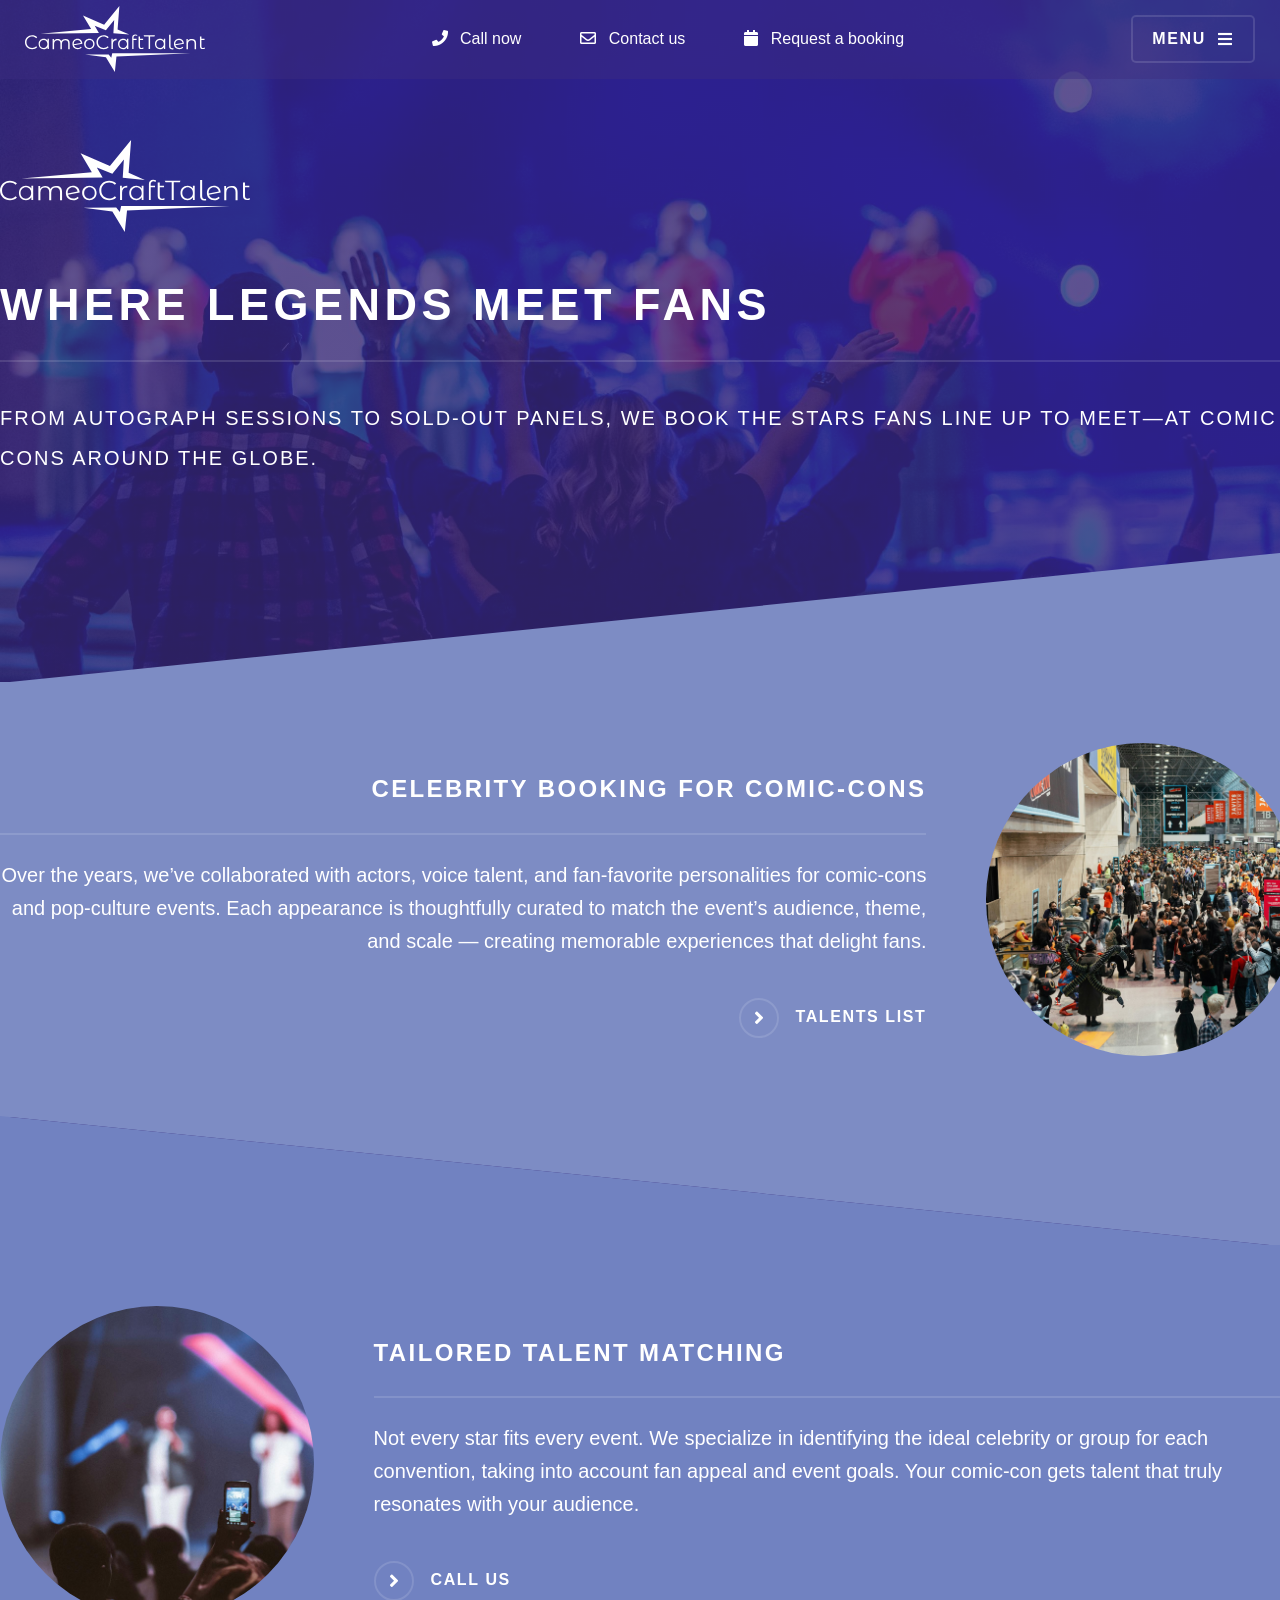
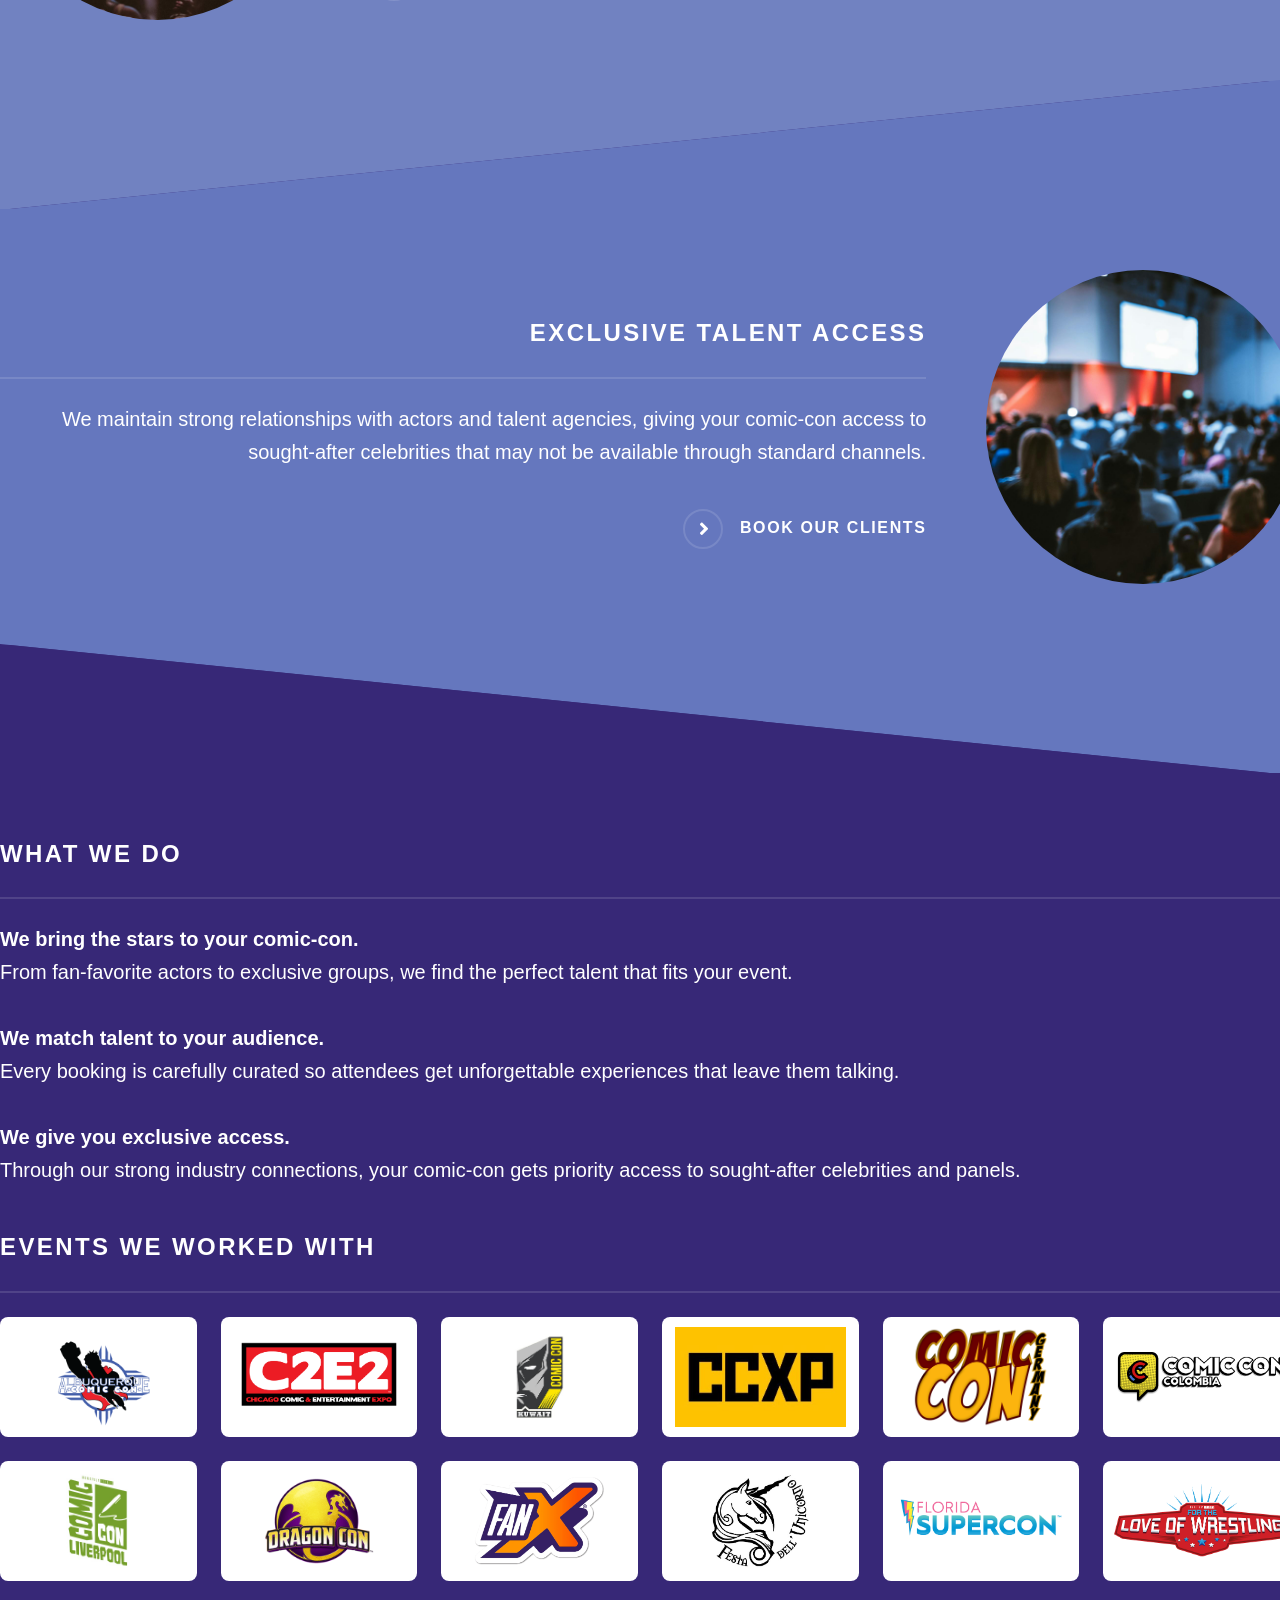
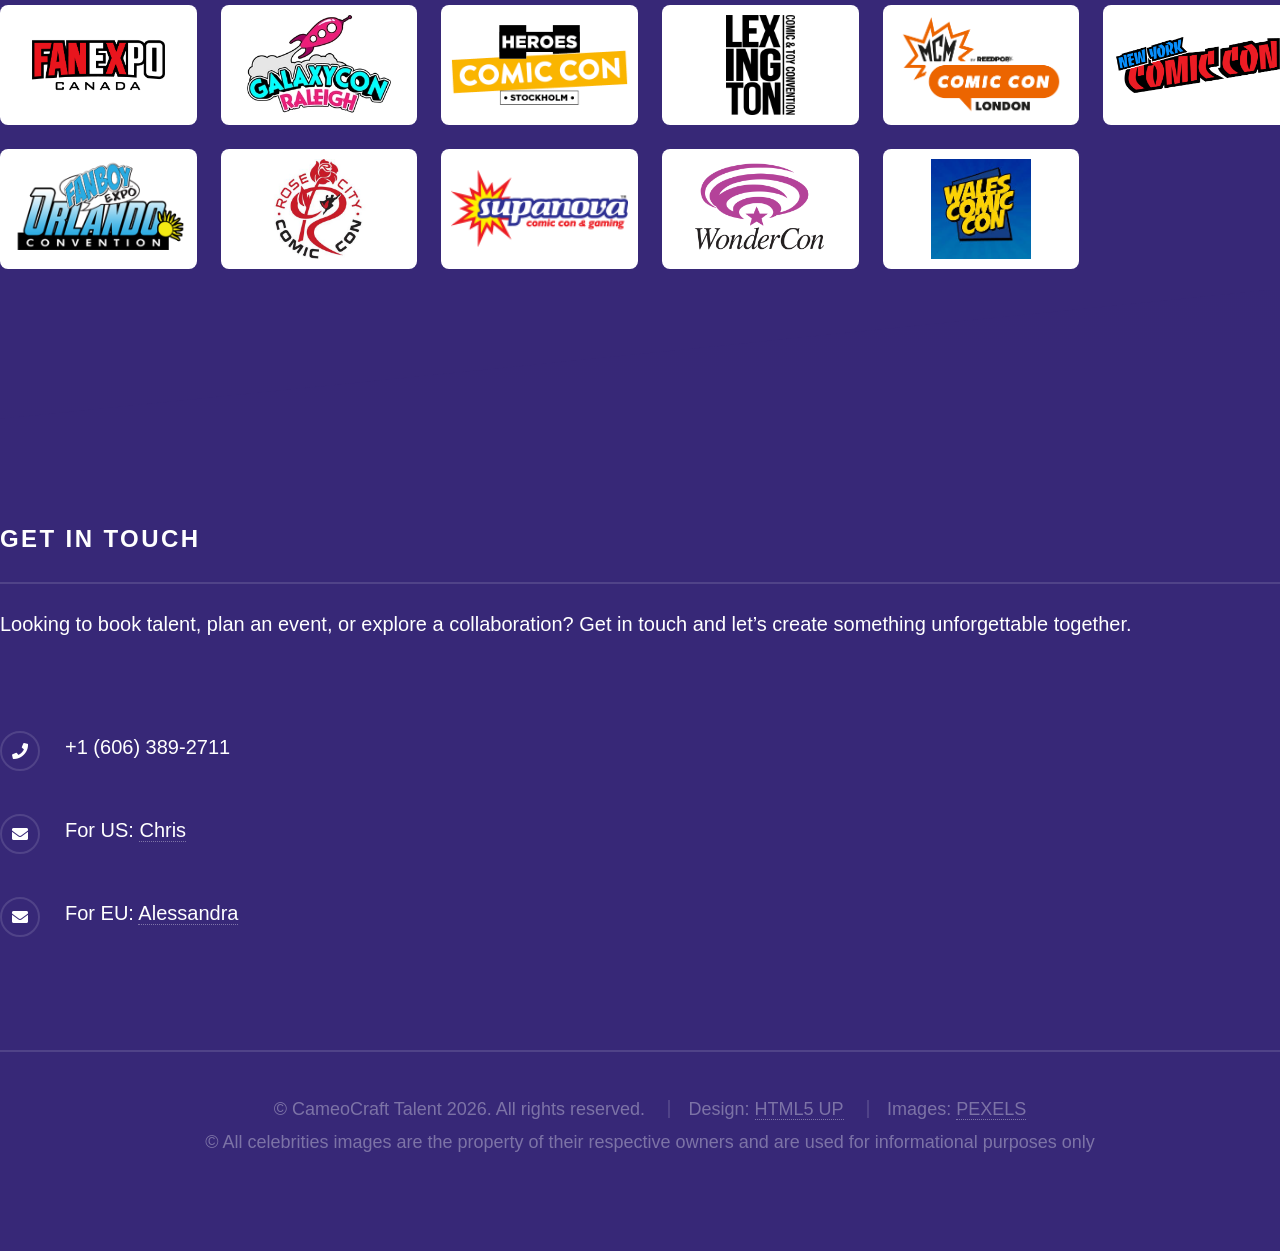
==== commit 7d91087d: "supanova logo" ====
--- a/index.html
+++ b/index.html
@@ -168,7 +168,7 @@
 						<li><img src="assets/images/NYCC21-Logo.png" alt="New York Comicon" title="New York Comicon"></li>
 						<li><img src="assets/images/orlfbs.png" alt="Orlando Fan Boy Expo" title="Orlando Fan Boy Expo"></li>
 						<li><img src="assets/images/Rccc-logo.jpg" alt="Rose City Comic Con" title="Rose City Comic Con"></li>
-						<li><img src="assets/images/Supanova-Comic-Con-logo.jpg" alt="Supanova Comicon" title="Supanova Comicon"></li>
+						<li><img src="assets/images/SNCCG_supanova.webp" alt="Supanova Comicon" title="Supanova Comicon"></li>
 						<li><img src="assets/images/WonderCon-logo.jpg" alt="WonderCon" title="WonderCon"></li>
 						<li><img src="assets/images/wales-comicon_logo.jfif" alt="Wales Comicon" alt="Wales Comicon"></li>
 
--- a/assets/css/main.css
+++ b/assets/css/main.css
@@ -1,5 +1,4 @@
 @import 'fontawesome-all.min.css';
-@import url("https://fonts.googleapis.com/css?family=Raleway:200,700|Source+Sans+Pro:300,600,300italic,600italic");
 /*
 	Solid State by HTML5 UP
 	html5up.net | @ajlkn
@@ -67,10 +66,14 @@
 input, select, textarea {
   -moz-appearance: none;
   -webkit-appearance: none;
+  -ms-appearance: none;
   appearance: none;
 }
 
 /* Basic */
+@-ms-viewport {
+  width: device-width;
+}
 body {
   -ms-overflow-style: scrollbar;
 }
@@ -96,7 +99,13 @@
   background-position: center, center;
 }
 body.is-preload *, body.is-preload *:before, body.is-preload *:after {
+  -moz-animation: none !important;
+  -webkit-animation: none !important;
+  -ms-animation: none !important;
   animation: none !important;
+  -moz-transition: none !important;
+  -webkit-transition: none !important;
+  -ms-transition: none !important;
   transition: none !important;
 }
 body.talents {
@@ -111,15 +120,82 @@
   font-size: 16px;
 }
 
+/* raleway-200 - latin */
+@font-face {
+  font-display: swap; /* Check https://developer.mozilla.org/en-US/docs/Web/CSS/@font-face/font-display for other options. */
+  font-family: "Raleway";
+  font-style: normal;
+  font-weight: 200;
+  src: url("../../webfonts/raleway-v37-latin-200.woff2") format("woff2"); /* Chrome 36+, Opera 23+, Firefox 39+, Safari 12+, iOS 10+ */
+}
+/* raleway-regular - latin */
+@font-face {
+  font-display: swap; /* Check https://developer.mozilla.org/en-US/docs/Web/CSS/@font-face/font-display for other options. */
+  font-family: "Raleway";
+  font-style: normal;
+  font-weight: 400;
+  src: url("../../webfonts/raleway-v37-latin-regular.woff2") format("woff2"); /* Chrome 36+, Opera 23+, Firefox 39+, Safari 12+, iOS 10+ */
+}
+/* raleway-700 - latin */
+@font-face {
+  font-display: swap; /* Check https://developer.mozilla.org/en-US/docs/Web/CSS/@font-face/font-display for other options. */
+  font-family: "Raleway";
+  font-style: normal;
+  font-weight: 700;
+  src: url("../../webfonts/raleway-v37-latin-700.woff2") format("woff2"); /* Chrome 36+, Opera 23+, Firefox 39+, Safari 12+, iOS 10+ */
+}
+/* source-sans-3-300 - latin */
+@font-face {
+  font-display: swap; /* Check https://developer.mozilla.org/en-US/docs/Web/CSS/@font-face/font-display for other options. */
+  font-family: "Source Sans 3";
+  font-style: normal;
+  font-weight: 300;
+  src: url("../../webfonts/source-sans-3-v19-latin-300.woff2") format("woff2"); /* Chrome 36+, Opera 23+, Firefox 39+, Safari 12+, iOS 10+ */
+}
+/* source-sans-3-300italic - latin */
+@font-face {
+  font-display: swap; /* Check https://developer.mozilla.org/en-US/docs/Web/CSS/@font-face/font-display for other options. */
+  font-family: "Source Sans 3";
+  font-style: italic;
+  font-weight: 300;
+  src: url("../../webfonts/source-sans-3-v19-latin-300italic.woff2") format("woff2"); /* Chrome 36+, Opera 23+, Firefox 39+, Safari 12+, iOS 10+ */
+}
+/* source-sans-3-regular - latin */
+@font-face {
+  font-display: swap; /* Check https://developer.mozilla.org/en-US/docs/Web/CSS/@font-face/font-display for other options. */
+  font-family: "Source Sans 3";
+  font-style: normal;
+  font-weight: 400;
+  src: url("../../webfonts/source-sans-3-v19-latin-regular.woff2") format("woff2"); /* Chrome 36+, Opera 23+, Firefox 39+, Safari 12+, iOS 10+ */
+}
+/* source-sans-3-600 - latin */
+@font-face {
+  font-display: swap; /* Check https://developer.mozilla.org/en-US/docs/Web/CSS/@font-face/font-display for other options. */
+  font-family: "Source Sans 3";
+  font-style: normal;
+  font-weight: 600;
+  src: url("../../webfonts/source-sans-3-v19-latin-600.woff2") format("woff2"); /* Chrome 36+, Opera 23+, Firefox 39+, Safari 12+, iOS 10+ */
+}
+/* source-sans-3-600italic - latin */
+@font-face {
+  font-display: swap; /* Check https://developer.mozilla.org/en-US/docs/Web/CSS/@font-face/font-display for other options. */
+  font-family: "Source Sans 3";
+  font-style: italic;
+  font-weight: 600;
+  src: url("../../webfonts/source-sans-3-v19-latin-600italic.woff2") format("woff2"); /* Chrome 36+, Opera 23+, Firefox 39+, Safari 12+, iOS 10+ */
+}
 body, input, select, textarea {
   color: #ffffff;
-  font-family: "Source Sans Pro", Helvetica, sans-serif;
+  font-family: "Source Sans 3", Helvetica, sans-serif;
   font-size: 1.25rem;
   font-weight: 300;
   line-height: 1.65;
 }
 
 a {
+  -moz-transition: color 0.2s ease-in-out, border-bottom-color 0.2s ease-in-out;
+  -webkit-transition: color 0.2s ease-in-out, border-bottom-color 0.2s ease-in-out;
+  -ms-transition: color 0.2s ease-in-out, border-bottom-color 0.2s ease-in-out;
   transition: color 0.2s ease-in-out, border-bottom-color 0.2s ease-in-out;
   border-bottom: dotted 1px rgba(255, 255, 255, 0.35);
   color: #ffffff;
@@ -131,6 +207,14 @@
 }
 a.special:not(.button) {
   text-decoration: none;
+  border-bottom: 0;
+  display: block;
+  font-family: Raleway, Helvetica, sans-serif;
+  font-size: 0.8em;
+  font-weight: 700;
+  letter-spacing: 0.1em;
+  margin: 0 0 2em 0;
+  text-transform: uppercase;
 }
 a.special:not(.button):before {
   -moz-osx-font-smoothing: grayscale;
@@ -144,17 +228,10 @@
   font-family: "Font Awesome 5 Free";
   font-weight: 900;
 }
-a.special:not(.button) {
-  border-bottom: 0;
-  display: block;
-  font-family: Raleway, Helvetica, sans-serif;
-  font-size: 0.8em;
-  font-weight: 700;
-  letter-spacing: 0.1em;
-  margin: 0 0 2em 0;
-  text-transform: uppercase;
-}
 a.special:not(.button):before {
+  -moz-transition: background-color 0.2s ease-in-out;
+  -webkit-transition: background-color 0.2s ease-in-out;
+  -ms-transition: background-color 0.2s ease-in-out;
   transition: background-color 0.2s ease-in-out;
   border-radius: 100%;
   border: solid 2px rgba(255, 255, 255, 0.125);
@@ -1601,237 +1678,6 @@
   text-align: center;
 }
 
-/* Form */
-form {
-  margin: 0 0 2em 0;
-}
-form > :last-child {
-  margin-bottom: 0;
-}
-form > .fields {
-  display: -moz-flex;
-  display: -ms-flex;
-  display: flex;
-  flex-wrap: wrap;
-  width: calc(100% + 3em);
-  margin: -1.5em 0 2em -1.5em;
-}
-form > .fields > .field {
-  -moz-flex-grow: 0;
-  -ms-flex-grow: 0;
-  flex-grow: 0;
-  -ms-flex-shrink: 0;
-  flex-shrink: 0;
-  padding: 1.5em 0 0 1.5em;
-  width: calc(100% - 1.5em);
-}
-form > .fields > .field.half {
-  width: calc(50% - 0.75em);
-}
-form > .fields > .field.third {
-  width: calc(100%/3 - 0.5em);
-}
-form > .fields > .field.quarter {
-  width: calc(25% - 0.375em);
-}
-@media screen and (max-width: 480px) {
-  form > .fields {
-    width: calc(100% + 3em);
-    margin: -1.5em 0 2em -1.5em;
-  }
-  form > .fields > .field {
-    padding: 1.5em 0 0 1.5em;
-    width: calc(100% - 1.5em);
-  }
-  form > .fields > .field.half {
-    width: calc(100% - 1.5em);
-  }
-  form > .fields > .field.third {
-    width: calc(100% - 1.5em);
-  }
-  form > .fields > .field.quarter {
-    width: calc(100% - 1.5em);
-  }
-}
-
-label {
-  color: #ffffff;
-  display: block;
-  font-family: Raleway, Helvetica, sans-serif;
-  font-size: 0.8em;
-  font-weight: 700;
-  letter-spacing: 0.1em;
-  margin: 0 0 0.7em 0;
-  text-transform: uppercase;
-}
-
-input[type=text],
-input[type=password],
-input[type=email],
-input[type=tel],
-select,
-textarea {
-  -moz-appearance: none;
-  -webkit-appearance: none;
-  appearance: none;
-  background: rgba(255, 255, 255, 0.025);
-  border-radius: 5px;
-  border: none;
-  border: solid 2px rgba(255, 255, 255, 0.125);
-  color: inherit;
-  display: block;
-  outline: 0;
-  padding: 0 1em;
-  text-decoration: none;
-  width: 100%;
-}
-input[type=text]:invalid,
-input[type=password]:invalid,
-input[type=email]:invalid,
-input[type=tel]:invalid,
-select:invalid,
-textarea:invalid {
-  box-shadow: none;
-}
-input[type=text]:focus,
-input[type=password]:focus,
-input[type=email]:focus,
-input[type=tel]:focus,
-select:focus,
-textarea:focus {
-  border-color: rgb(148.4236190476, 159.9911039571, 203.1763809524);
-}
-
-select {
-  background-image: url("data:image/svg+xml;charset=utf8,%3Csvg xmlns='http://www.w3.org/2000/svg' width='40' height='40' preserveAspectRatio='none' viewBox='0 0 40 40'%3E%3Cpath d='M9.4,12.3l10.4,10.4l10.4-10.4c0.2-0.2,0.5-0.4,0.9-0.4c0.3,0,0.6,0.1,0.9,0.4l3.3,3.3c0.2,0.2,0.4,0.5,0.4,0.9 c0,0.4-0.1,0.6-0.4,0.9L20.7,31.9c-0.2,0.2-0.5,0.4-0.9,0.4c-0.3,0-0.6-0.1-0.9-0.4L4.3,17.3c-0.2-0.2-0.4-0.5-0.4-0.9 c0-0.4,0.1-0.6,0.4-0.9l3.3-3.3c0.2-0.2,0.5-0.4,0.9-0.4S9.1,12.1,9.4,12.3z' fill='rgba(255, 255, 255, 0.125)' /%3E%3C/svg%3E");
-  background-size: 1.25rem;
-  background-repeat: no-repeat;
-  background-position: calc(100% - 1rem) center;
-  height: 2.75em;
-  padding-right: 2.75em;
-  text-overflow: ellipsis;
-}
-select option {
-  color: #ffffff;
-  background: #372877;
-}
-select:focus::-ms-value {
-  background-color: transparent;
-}
-select::-ms-expand {
-  display: none;
-}
-
-input[type=text],
-input[type=password],
-input[type=email],
-select {
-  height: 2.75em;
-}
-
-textarea {
-  padding: 0.75em 1em;
-}
-
-input[type=checkbox],
-input[type=radio] {
-  -moz-appearance: none;
-  -webkit-appearance: none;
-  appearance: none;
-  display: block;
-  float: left;
-  margin-right: -2em;
-  opacity: 0;
-  width: 1em;
-  z-index: -1;
-}
-input[type=checkbox] + label,
-input[type=radio] + label {
-  text-decoration: none;
-}
-input[type=checkbox] + label:before,
-input[type=radio] + label:before {
-  -moz-osx-font-smoothing: grayscale;
-  -webkit-font-smoothing: antialiased;
-  display: inline-block;
-  font-style: normal;
-  font-variant: normal;
-  text-rendering: auto;
-  line-height: 1;
-  text-transform: none !important;
-  font-family: "Font Awesome 5 Free";
-  font-weight: 900;
-}
-input[type=checkbox] + label,
-input[type=radio] + label {
-  color: #ffffff;
-  cursor: pointer;
-  display: inline-block;
-  font-size: 1em;
-  font-family: "Source Sans Pro", Helvetica, sans-serif;
-  text-transform: none;
-  letter-spacing: 0;
-  font-weight: 300;
-  padding-left: 2.4em;
-  padding-right: 0.75em;
-  position: relative;
-}
-input[type=checkbox] + label:before,
-input[type=radio] + label:before {
-  background: rgba(255, 255, 255, 0.025);
-  border-radius: 5px;
-  border: solid 2px rgba(255, 255, 255, 0.125);
-  content: "";
-  display: inline-block;
-  font-size: 0.8em;
-  height: 2.0625em;
-  left: 0;
-  line-height: 2.0625em;
-  position: absolute;
-  text-align: center;
-  top: 0;
-  width: 2.0625em;
-}
-input[type=checkbox]:checked + label:before,
-input[type=radio]:checked + label:before {
-  background: #ffffff;
-  border-color: #ffffff;
-  content: "\f00c";
-  color: #372877;
-}
-input[type=checkbox]:focus + label:before,
-input[type=radio]:focus + label:before {
-  border-color: #7d8cc4;
-}
-
-input[type=checkbox] + label:before {
-  border-radius: 5px;
-}
-
-input[type=radio] + label:before {
-  border-radius: 100%;
-}
-
-::-webkit-input-placeholder {
-  color: rgba(255, 255, 255, 0.35) !important;
-  opacity: 1;
-}
-
-:-moz-placeholder {
-  color: rgba(255, 255, 255, 0.35) !important;
-  opacity: 1;
-}
-
-::-moz-placeholder {
-  color: rgba(255, 255, 255, 0.35) !important;
-  opacity: 1;
-}
-
-:-ms-input-placeholder {
-  color: rgba(255, 255, 255, 0.35) !important;
-  opacity: 1;
-}
-
 /* Box */
 .box {
   border-radius: 5px;
@@ -1853,6 +1699,8 @@
 /* Icon */
 .icon {
   text-decoration: none;
+  border-bottom: none;
+  position: relative;
 }
 .icon:before {
   -moz-osx-font-smoothing: grayscale;
@@ -1866,10 +1714,6 @@
   font-family: "Font Awesome 5 Free";
   font-weight: 400;
 }
-.icon {
-  border-bottom: none;
-  position: relative;
-}
 .icon > .label {
   display: none;
 }
@@ -1973,6 +1817,7 @@
 /* Actions */
 ul.actions {
   display: -moz-flex;
+  display: -webkit-flex;
   display: -ms-flex;
   display: flex;
   cursor: default;
@@ -1986,6 +1831,7 @@
 }
 ul.actions.special {
   -moz-justify-content: center;
+  -webkit-justify-content: center;
   -ms-justify-content: center;
   justify-content: center;
   width: 100%;
@@ -1996,6 +1842,8 @@
 }
 ul.actions.stacked {
   -moz-flex-direction: column;
+  -webkit-flex-direction: column;
+  -ms-flex-direction: column;
   flex-direction: column;
   margin-left: 0;
 }
@@ -2010,8 +1858,11 @@
 }
 ul.actions.fit li {
   -moz-flex-grow: 1;
+  -webkit-flex-grow: 1;
   -ms-flex-grow: 1;
   flex-grow: 1;
+  -moz-flex-shrink: 1;
+  -webkit-flex-shrink: 1;
   -ms-flex-shrink: 1;
   flex-shrink: 1;
   width: 100%;
@@ -2025,14 +1876,19 @@
 @media screen and (max-width: 480px) {
   ul.actions:not(.fixed) {
     -moz-flex-direction: column;
+    -webkit-flex-direction: column;
+    -ms-flex-direction: column;
     flex-direction: column;
     margin-left: 0;
     width: 100% !important;
   }
   ul.actions:not(.fixed) li {
     -moz-flex-grow: 1;
+    -webkit-flex-grow: 1;
     -ms-flex-grow: 1;
     flex-grow: 1;
+    -moz-flex-shrink: 1;
+    -webkit-flex-shrink: 1;
     -ms-flex-shrink: 1;
     flex-shrink: 1;
     padding: 1em 0 0 0;
@@ -2085,6 +1941,9 @@
 }
 ul.contact li {
   text-decoration: none;
+  margin: 2.5em 0 0 0;
+  padding: 0 0 0 3.25em;
+  position: relative;
 }
 ul.contact li:before {
   -moz-osx-font-smoothing: grayscale;
@@ -2097,11 +1956,6 @@
   text-transform: none !important;
   font-family: "Font Awesome 5 Free";
   font-weight: 400;
-}
-ul.contact li {
-  margin: 2.5em 0 0 0;
-  padding: 0 0 0 3.25em;
-  position: relative;
 }
 ul.contact li:before {
   border-radius: 100%;
@@ -2137,6 +1991,9 @@
   vertical-align: middle;
 }
 ul.pagination li > .page {
+  -moz-transition: background-color 0.2s ease-in-out, color 0.2s ease-in-out;
+  -webkit-transition: background-color 0.2s ease-in-out, color 0.2s ease-in-out;
+  -ms-transition: background-color 0.2s ease-in-out, color 0.2s ease-in-out;
   transition: background-color 0.2s ease-in-out, color 0.2s ease-in-out;
   border-bottom: 0;
   border-radius: 5px;
@@ -2242,7 +2099,11 @@
 .button {
   -moz-appearance: none;
   -webkit-appearance: none;
+  -ms-appearance: none;
   appearance: none;
+  -moz-transition: background-color 0.2s ease-in-out;
+  -webkit-transition: background-color 0.2s ease-in-out;
+  -ms-transition: background-color 0.2s ease-in-out;
   transition: background-color 0.2s ease-in-out;
   background-color: transparent;
   border-radius: 5px;
@@ -2298,21 +2159,21 @@
 input[type=button].primary:hover,
 button.primary:hover,
 .button.primary:hover {
-  background-color: rgb(136.8265595238, 150.061816063, 199.4734404762);
+  background-color: #8996c7;
 }
 input[type=submit].primary:active,
 input[type=reset].primary:active,
 input[type=button].primary:active,
 button.primary:active,
 .button.primary:active {
-  background-color: rgb(112.9439404762, 129.8056557679, 192.7560595238);
+  background-color: #7182c1;
 }
 input[type=submit].primary.icon:before,
 input[type=reset].primary.icon:before,
 input[type=button].primary.icon:before,
 button.primary.icon:before,
 .button.primary.icon:before {
-  color: rgb(157.5, 168.75, 210.75);
+  color: #9ea9d3;
 }
 input[type=submit].fit,
 input[type=reset].fit,
@@ -2359,14 +2220,18 @@
 /* Features */
 .features {
   display: -moz-flex;
+  display: -webkit-flex;
   display: -ms-flex;
   display: flex;
+  -moz-flex-wrap: wrap;
+  -webkit-flex-wrap: wrap;
+  -ms-flex-wrap: wrap;
   flex-wrap: wrap;
   margin: 0 0 2em 0;
 }
 .features article {
   padding: 1.75em 1.75em 0.1em 1.75em;
-  background-color: rgb(61.1032787796, 45.1563066038, 129.1436933962);
+  background-color: #3d2d81;
   border-radius: 5px;
   margin: 1.5em 3em 1.5em 0;
   width: calc(50% - 1.5em);
@@ -2418,8 +2283,11 @@
 
 /* Header */
 #header {
+  -moz-transition: background-color 0.2s ease-in-out;
+  -webkit-transition: background-color 0.2s ease-in-out;
+  -ms-transition: background-color 0.2s ease-in-out;
   transition: background-color 0.2s ease-in-out;
-  background-color: rgba(61.1032787796, 45.1563066038, 129.1436933962, 0.95);
+  background-color: rgba(61, 45, 129, 0.95);
   left: 0;
   line-height: 3.5em;
   padding: 0 1.25em;
@@ -2432,7 +2300,13 @@
   justify-content: space-between;
 }
 #header .logo {
+  -moz-transition: opacity 2s ease, -moz-transform 1s ease;
+  -webkit-transition: opacity 2s ease, -webkit-transform 1s ease;
+  -ms-transition: opacity 2s ease, -ms-transform 1s ease;
   transition: opacity 2s ease, transform 1s ease;
+  -moz-transform: translateY(0);
+  -webkit-transform: translateY(0);
+  -ms-transform: translateY(0);
   transform: translateY(0);
   opacity: 1;
   margin: 0.4rem 0;
@@ -2464,7 +2338,7 @@
 #header #contact-link .contact-link li {
   margin: 0;
   padding: 0;
-  font-family: "Source Sans Pro", Helvetica, sans-serif;
+  font-family: "Source Sans 3", Helvetica, sans-serif;
   font-size: 1rem;
 }
 #header #contact-link .contact-link li i {
@@ -2498,6 +2372,9 @@
   }
 }
 #header h1 {
+  -moz-transition: opacity 0.2s ease-in-out, visibility 0.2s;
+  -webkit-transition: opacity 0.2s ease-in-out, visibility 0.2s;
+  -ms-transition: opacity 0.2s ease-in-out, visibility 0.2s;
   transition: opacity 0.2s ease-in-out, visibility 0.2s;
   border-bottom: 0;
   font-size: 0.8em;
@@ -2530,6 +2407,13 @@
 }
 #header nav a[href="#menu"] {
   text-decoration: none;
+  -moz-transition: background-color 0.2s ease-in-out;
+  -webkit-transition: background-color 0.2s ease-in-out;
+  -ms-transition: background-color 0.2s ease-in-out;
+  transition: background-color 0.2s ease-in-out;
+  border-radius: 5px;
+  box-shadow: inset 0 0 0 2px rgba(255, 255, 255, 0.125);
+  padding: 0 1.35em;
 }
 #header nav a[href="#menu"]:before {
   -moz-osx-font-smoothing: grayscale;
@@ -2543,12 +2427,6 @@
   font-family: "Font Awesome 5 Free";
   font-weight: 900;
 }
-#header nav a[href="#menu"] {
-  transition: background-color 0.2s ease-in-out;
-  border-radius: 5px;
-  box-shadow: inset 0 0 0 2px rgba(255, 255, 255, 0.125);
-  padding: 0 1.35em;
-}
 #header nav a[href="#menu"]:before {
   content: "\f0c9";
   line-height: inherit;
@@ -2560,7 +2438,7 @@
   background-color: rgba(255, 255, 255, 0.075);
 }
 #header.alt {
-  background-color: rgba(61.1032787796, 45.1563066038, 129.1436933962, 0.45);
+  background-color: rgba(61, 45, 129, 0.45);
 }
 @media screen and (max-width: 980px) {
   #header nav a {
@@ -2614,23 +2492,33 @@
 
 /* Menu */
 #page-wrapper {
+  -moz-transition: -moz-filter 0.25s ease;
+  -webkit-transition: -webkit-filter 0.25s ease;
+  -ms-transition: -ms-filter 0.25s ease;
   transition: filter 0.25s ease;
 }
 
 #menu {
   -moz-align-items: center;
+  -webkit-align-items: center;
   -ms-align-items: center;
   align-items: center;
   display: -moz-flex;
+  display: -webkit-flex;
   display: -ms-flex;
   display: flex;
   -moz-justify-content: center;
+  -webkit-justify-content: center;
   -ms-justify-content: center;
   justify-content: center;
   pointer-events: none;
+  -moz-transition: opacity 0.35s ease, visibility 0.35s;
+  -webkit-transition: opacity 0.35s ease, visibility 0.35s;
+  -ms-transition: opacity 0.35s ease, visibility 0.35s;
   transition: opacity 0.35s ease, visibility 0.35s;
   -moz-user-select: none;
   -webkit-user-select: none;
+  -ms-user-select: none;
   user-select: none;
   -webkit-tap-highlight-color: rgba(0, 0, 0, 0);
   background: rgba(55, 40, 119, 0.8);
@@ -2646,7 +2534,13 @@
 }
 #menu .inner {
   padding: 2.5em 1.5em 0.5em 1.5em;
+  -moz-transform: translateY(0.5em);
+  -webkit-transform: translateY(0.5em);
+  -ms-transform: translateY(0.5em);
   transform: translateY(0.5em);
+  -moz-transition: opacity 0.35s ease, -moz-transform 0.35s ease;
+  -webkit-transition: opacity 0.35s ease, -webkit-transform 0.35s ease;
+  -ms-transition: opacity 0.35s ease, -ms-transform 0.35s ease;
   transition: opacity 0.35s ease, transform 0.35s ease;
   -webkit-overflow-scrolling: touch;
   background: #7d8cc4;
@@ -2699,7 +2593,7 @@
   text-transform: uppercase;
 }
 #menu .links li a:hover {
-  background: rgb(112.9439404762, 129.8056557679, 192.7560595238);
+  background: #7182c1;
 }
 @media screen and (max-width: 736px) {
   #menu .inner {
@@ -2714,6 +2608,7 @@
 
 body.is-menu-visible #page-wrapper {
   -moz-filter: blur(1.5px);
+  -webkit-filter: blur(1.5px);
   -ms-filter: blur(1.5px);
   filter: blur(1.5px);
 }
@@ -2723,6 +2618,9 @@
   visibility: visible;
 }
 body.is-menu-visible #menu .inner {
+  -moz-transform: translateY(0);
+  -webkit-transform: translateY(0);
+  -ms-transform: translateY(0);
   transform: translateY(0);
   opacity: 1;
 }
@@ -2736,7 +2634,13 @@
   width: 65em;
 }
 #banner .logo {
+  -moz-transition: opacity 2s ease, -moz-transform 1s ease;
+  -webkit-transition: opacity 2s ease, -webkit-transform 1s ease;
+  -ms-transition: opacity 2s ease, -ms-transform 1s ease;
   transition: opacity 2s ease, transform 1s ease;
+  -moz-transform: translateY(0);
+  -webkit-transform: translateY(0);
+  -ms-transform: translateY(0);
   transform: translateY(0);
   opacity: 1;
   margin: 0 0 1.3em 0;
@@ -2744,10 +2648,20 @@
   filter: brightness(0) saturate(100%) invert(100%) sepia(100%) saturate(0%) hue-rotate(288deg) brightness(102%) contrast(102%);
 }
 #banner h2 {
+  -moz-transition: opacity 0.5s ease, -moz-transform 0.5s ease, -moz-filter 0.25s ease;
+  -webkit-transition: opacity 0.5s ease, -webkit-transform 0.5s ease, -webkit-filter 0.25s ease;
+  -ms-transition: opacity 0.5s ease, -ms-transform 0.5s ease, -ms-filter 0.25s ease;
   transition: opacity 0.5s ease, transform 0.5s ease, filter 0.25s ease;
+  -moz-transform: translateX(0);
+  -webkit-transform: translateX(0);
+  -ms-transform: translateX(0);
   transform: translateX(0);
+  -moz-transition-delay: 0.65s;
+  -webkit-transition-delay: 0.65s;
+  -ms-transition-delay: 0.65s;
   transition-delay: 0.65s;
   -moz-filter: blur(0);
+  -webkit-filter: blur(0);
   -ms-filter: blur(0);
   filter: blur(0);
   opacity: 1;
@@ -2757,10 +2671,20 @@
   padding-bottom: 0.4em;
 }
 #banner p {
+  -moz-transition: opacity 0.5s ease, -moz-transform 0.5s ease, -moz-filter 0.25s ease;
+  -webkit-transition: opacity 0.5s ease, -webkit-transform 0.5s ease, -webkit-filter 0.25s ease;
+  -ms-transition: opacity 0.5s ease, -ms-transform 0.5s ease, -ms-filter 0.25s ease;
   transition: opacity 0.5s ease, transform 0.5s ease, filter 0.25s ease;
+  -moz-transform: translateX(0);
+  -webkit-transform: translateX(0);
+  -ms-transform: translateX(0);
   transform: translateX(0);
+  -moz-transition-delay: 0.8s;
+  -webkit-transition-delay: 0.8s;
+  -ms-transition-delay: 0.8s;
   transition-delay: 0.8s;
   -moz-filter: blur(0);
+  -webkit-filter: blur(0);
   -ms-filter: blur(0);
   filter: blur(0);
   opacity: 1;
@@ -2807,20 +2731,31 @@
   }
 }
 body.is-preload #banner .logo {
+  -moz-transform: translateY(0.5em);
+  -webkit-transform: translateY(0.5em);
+  -ms-transform: translateY(0.5em);
   transform: translateY(0.5em);
   opacity: 0;
 }
 body.is-preload #banner h2 {
   opacity: 0;
+  -moz-transform: translateX(0.25em);
+  -webkit-transform: translateX(0.25em);
+  -ms-transform: translateX(0.25em);
   transform: translateX(0.25em);
   -moz-filter: blur(2px);
+  -webkit-filter: blur(2px);
   -ms-filter: blur(2px);
   filter: blur(2px);
 }
 body.is-preload #banner p {
   opacity: 0;
+  -moz-transform: translateX(0.5em);
+  -webkit-transform: translateX(0.5em);
+  -ms-transform: translateX(0.5em);
   transform: translateX(0.5em);
   -moz-filter: blur(2px);
+  -webkit-filter: blur(2px);
   -ms-filter: blur(2px);
   filter: blur(2px);
 }
@@ -2912,14 +2847,23 @@
   top: -6.5em;
 }
 .wrapper:after {
+  -moz-transform: scaleY(-1);
+  -webkit-transform: scaleY(-1);
+  -ms-transform: scaleY(-1);
   transform: scaleY(-1);
   bottom: -6.5em;
   left: 0;
 }
 .wrapper.alt:before {
+  -moz-transform: scaleX(-1);
+  -webkit-transform: scaleX(-1);
+  -ms-transform: scaleX(-1);
   transform: scaleX(-1);
 }
 .wrapper.alt:after {
+  -moz-transform: scaleY(-1) scaleX(-1);
+  -webkit-transform: scaleY(-1) scaleX(-1);
+  -ms-transform: scaleY(-1) scaleX(-1);
   transform: scaleY(-1) scaleX(-1);
 }
 .wrapper .inner {
@@ -2928,64 +2872,67 @@
   width: 65em;
 }
 .wrapper.style2 {
-  background-color: rgb(61.1032787796, 45.1563066038, 129.1436933962);
+  background-color: #3d2d81;
 }
 .wrapper.style2:before, .wrapper.style2:after {
-  background-image: url("data:image/svg+xml;charset=utf8,%3Csvg xmlns='http://www.w3.org/2000/svg' width='100' height='100' viewBox='0 0 100 100' preserveAspectRatio='none'%3E%3Cpolygon points='0,100 100,0 100,100' style='fill:rgb(61.1032787796, 45.1563066038, 129.1436933962)%3B' /%3E%3C/svg%3E");
+  background-image: url("data:image/svg+xml;charset=utf8,%3Csvg xmlns='http://www.w3.org/2000/svg' width='100' height='100' viewBox='0 0 100 100' preserveAspectRatio='none'%3E%3Cpolygon points='0,100 100,0 100,100' style='fill:%233d2d81%3B' /%3E%3C/svg%3E");
 }
 .wrapper.style2:before {
-  box-shadow: inset 0 -1px 0 0 rgb(61.1032787796, 45.1563066038, 129.1436933962), 0 1px 0 0 rgb(61.1032787796, 45.1563066038, 129.1436933962);
+  box-shadow: inset 0 -1px 0 0 #3d2d81, 0 1px 0 0 #3d2d81;
 }
 .wrapper.style2:after {
-  box-shadow: inset 0 -1px 0 0 rgb(61.1032787796, 45.1563066038, 129.1436933962), 0 1px 0 0 rgb(61.1032787796, 45.1563066038, 129.1436933962);
+  box-shadow: inset 0 -1px 0 0 #3d2d81, 0 1px 0 0 #3d2d81;
 }
 .wrapper.style3 {
-  background-color: rgb(67.3489056604, 50.5421132075, 139.0578867925);
+  background-color: #43338b;
 }
 .wrapper.style3:before, .wrapper.style3:after {
-  background-image: url("data:image/svg+xml;charset=utf8,%3Csvg xmlns='http://www.w3.org/2000/svg' width='100' height='100' viewBox='0 0 100 100' preserveAspectRatio='none'%3E%3Cpolygon points='0,100 100,0 100,100' style='fill:rgb(67.3489056604, 50.5421132075, 139.0578867925)%3B' /%3E%3C/svg%3E");
+  background-image: url("data:image/svg+xml;charset=utf8,%3Csvg xmlns='http://www.w3.org/2000/svg' width='100' height='100' viewBox='0 0 100 100' preserveAspectRatio='none'%3E%3Cpolygon points='0,100 100,0 100,100' style='fill:%2343338b%3B' /%3E%3C/svg%3E");
 }
 .wrapper.style3:before {
-  box-shadow: inset 0 -1px 0 0 rgb(67.3489056604, 50.5421132075, 139.0578867925), 0 1px 0 0 rgb(67.3489056604, 50.5421132075, 139.0578867925);
+  box-shadow: inset 0 -1px 0 0 #43338b, 0 1px 0 0 #43338b;
 }
 .wrapper.style3:after {
-  box-shadow: inset 0 -1px 0 0 rgb(67.3489056604, 50.5421132075, 139.0578867925), 0 1px 0 0 rgb(67.3489056604, 50.5421132075, 139.0578867925);
+  box-shadow: inset 0 -1px 0 0 #43338b, 0 1px 0 0 #43338b;
 }
 .wrapper.style4 {
-  background-color: rgb(73.7368806425, 56.1574198113, 148.7425801887);
+  background-color: #4a3895;
 }
 .wrapper.style4:before, .wrapper.style4:after {
-  background-image: url("data:image/svg+xml;charset=utf8,%3Csvg xmlns='http://www.w3.org/2000/svg' width='100' height='100' viewBox='0 0 100 100' preserveAspectRatio='none'%3E%3Cpolygon points='0,100 100,0 100,100' style='fill:rgb(73.7368806425, 56.1574198113, 148.7425801887)%3B' /%3E%3C/svg%3E");
+  background-image: url("data:image/svg+xml;charset=utf8,%3Csvg xmlns='http://www.w3.org/2000/svg' width='100' height='100' viewBox='0 0 100 100' preserveAspectRatio='none'%3E%3Cpolygon points='0,100 100,0 100,100' style='fill:%234a3895%3B' /%3E%3C/svg%3E");
 }
 .wrapper.style4:before {
-  box-shadow: inset 0 -1px 0 0 rgb(73.7368806425, 56.1574198113, 148.7425801887), 0 1px 0 0 rgb(73.7368806425, 56.1574198113, 148.7425801887);
+  box-shadow: inset 0 -1px 0 0 #4a3895, 0 1px 0 0 #4a3895;
 }
 .wrapper.style4:after {
-  box-shadow: inset 0 -1px 0 0 rgb(73.7368806425, 56.1574198113, 148.7425801887), 0 1px 0 0 rgb(73.7368806425, 56.1574198113, 148.7425801887);
+  box-shadow: inset 0 -1px 0 0 #4a3895, 0 1px 0 0 #4a3895;
 }
 .wrapper.style5 {
-  background-color: rgb(80.2672037258, 62.0022264151, 158.1977735849);
+  background-color: #503e9e;
 }
 .wrapper.style5:before, .wrapper.style5:after {
-  background-image: url("data:image/svg+xml;charset=utf8,%3Csvg xmlns='http://www.w3.org/2000/svg' width='100' height='100' viewBox='0 0 100 100' preserveAspectRatio='none'%3E%3Cpolygon points='0,100 100,0 100,100' style='fill:rgb(80.2672037258, 62.0022264151, 158.1977735849)%3B' /%3E%3C/svg%3E");
+  background-image: url("data:image/svg+xml;charset=utf8,%3Csvg xmlns='http://www.w3.org/2000/svg' width='100' height='100' viewBox='0 0 100 100' preserveAspectRatio='none'%3E%3Cpolygon points='0,100 100,0 100,100' style='fill:%23503e9e%3B' /%3E%3C/svg%3E");
 }
 .wrapper.style5:before {
-  box-shadow: inset 0 -1px 0 0 rgb(80.2672037258, 62.0022264151, 158.1977735849), 0 1px 0 0 rgb(80.2672037258, 62.0022264151, 158.1977735849);
+  box-shadow: inset 0 -1px 0 0 #503e9e, 0 1px 0 0 #503e9e;
 }
 .wrapper.style5:after {
-  box-shadow: inset 0 -1px 0 0 rgb(80.2672037258, 62.0022264151, 158.1977735849), 0 1px 0 0 rgb(80.2672037258, 62.0022264151, 158.1977735849);
+  box-shadow: inset 0 -1px 0 0 #503e9e, 0 1px 0 0 #503e9e;
 }
 .wrapper.style6 {
-  background-color: rgb(86.9398749104, 68.0765330189, 167.4234669811);
+  background-color: #5744a7;
 }
 .wrapper.style6:before, .wrapper.style6:after {
-  background-image: url("data:image/svg+xml;charset=utf8,%3Csvg xmlns='http://www.w3.org/2000/svg' width='100' height='100' viewBox='0 0 100 100' preserveAspectRatio='none'%3E%3Cpolygon points='0,100 100,0 100,100' style='fill:rgb(86.9398749104, 68.0765330189, 167.4234669811)%3B' /%3E%3C/svg%3E");
+  background-image: url("data:image/svg+xml;charset=utf8,%3Csvg xmlns='http://www.w3.org/2000/svg' width='100' height='100' viewBox='0 0 100 100' preserveAspectRatio='none'%3E%3Cpolygon points='0,100 100,0 100,100' style='fill:%235744a7%3B' /%3E%3C/svg%3E");
 }
 .wrapper.style6:before {
-  box-shadow: inset 0 -1px 0 0 rgb(86.9398749104, 68.0765330189, 167.4234669811), 0 1px 0 0 rgb(86.9398749104, 68.0765330189, 167.4234669811);
+  box-shadow: inset 0 -1px 0 0 #5744a7, 0 1px 0 0 #5744a7;
 }
 .wrapper.style6:after {
-  box-shadow: inset 0 -1px 0 0 rgb(86.9398749104, 68.0765330189, 167.4234669811), 0 1px 0 0 rgb(86.9398749104, 68.0765330189, 167.4234669811);
+  box-shadow: inset 0 -1px 0 0 #5744a7, 0 1px 0 0 #5744a7;
+}
+.wrapper.spotlight {
+  background-color: #7d8cc4;
 }
 .wrapper.spotlight:before, .wrapper.spotlight:after {
   background-image: url("data:image/svg+xml;charset=utf8,%3Csvg xmlns='http://www.w3.org/2000/svg' width='100' height='100' viewBox='0 0 100 100' preserveAspectRatio='none'%3E%3Cpolygon points='0,100 100,0 100,100' style='fill:%237d8cc4%3B' /%3E%3C/svg%3E");
@@ -2996,17 +2943,18 @@
 .wrapper.spotlight:after {
   box-shadow: inset 0 -1px 0 0 #7d8cc4, 0 1px 0 0 #7d8cc4;
 }
-.wrapper.spotlight {
-  background-color: #7d8cc4;
-}
 .wrapper.spotlight .inner {
   display: -moz-flex;
+  display: -webkit-flex;
   display: -ms-flex;
   display: flex;
   -moz-align-items: center;
+  -webkit-align-items: center;
   -ms-align-items: center;
   align-items: center;
   -moz-flex-direction: row;
+  -webkit-flex-direction: row;
+  -ms-flex-direction: row;
   flex-direction: row;
 }
 .wrapper.spotlight .image {
@@ -3018,8 +2966,7 @@
   aspect-ratio: 1/1;
 }
 .wrapper.spotlight .image img {
-  -o-object-fit: cover;
-     object-fit: cover;
+  object-fit: cover;
   height: 100%;
 }
 .wrapper.spotlight .content {
@@ -3028,6 +2975,8 @@
 }
 .wrapper.spotlight:nth-child(2n-1) .inner {
   -moz-flex-direction: row-reverse;
+  -webkit-flex-direction: row-reverse;
+  -ms-flex-direction: row-reverse;
   flex-direction: row-reverse;
   text-align: right;
 }
@@ -3035,64 +2984,64 @@
   margin: 0 0 2em 3em;
 }
 .wrapper.spotlight.style2 {
-  background-color: rgb(112.9439404762, 129.8056557679, 192.7560595238);
+  background-color: #7182c1;
 }
 .wrapper.spotlight.style2:before, .wrapper.spotlight.style2:after {
-  background-image: url("data:image/svg+xml;charset=utf8,%3Csvg xmlns='http://www.w3.org/2000/svg' width='100' height='100' viewBox='0 0 100 100' preserveAspectRatio='none'%3E%3Cpolygon points='0,100 100,0 100,100' style='fill:rgb(112.9439404762, 129.8056557679, 192.7560595238)%3B' /%3E%3C/svg%3E");
+  background-image: url("data:image/svg+xml;charset=utf8,%3Csvg xmlns='http://www.w3.org/2000/svg' width='100' height='100' viewBox='0 0 100 100' preserveAspectRatio='none'%3E%3Cpolygon points='0,100 100,0 100,100' style='fill:%237182c1%3B' /%3E%3C/svg%3E");
 }
 .wrapper.spotlight.style2:before {
-  box-shadow: inset 0 -1px 0 0 rgb(112.9439404762, 129.8056557679, 192.7560595238), 0 1px 0 0 rgb(112.9439404762, 129.8056557679, 192.7560595238);
+  box-shadow: inset 0 -1px 0 0 #7182c1, 0 1px 0 0 #7182c1;
 }
 .wrapper.spotlight.style2:after {
-  box-shadow: inset 0 -1px 0 0 rgb(112.9439404762, 129.8056557679, 192.7560595238), 0 1px 0 0 rgb(112.9439404762, 129.8056557679, 192.7560595238);
+  box-shadow: inset 0 -1px 0 0 #7182c1, 0 1px 0 0 #7182c1;
 }
 .wrapper.spotlight.style3 {
-  background-color: rgb(100.6583809524, 119.4787833669, 189.7416190476);
+  background-color: #6577be;
 }
 .wrapper.spotlight.style3:before, .wrapper.spotlight.style3:after {
-  background-image: url("data:image/svg+xml;charset=utf8,%3Csvg xmlns='http://www.w3.org/2000/svg' width='100' height='100' viewBox='0 0 100 100' preserveAspectRatio='none'%3E%3Cpolygon points='0,100 100,0 100,100' style='fill:rgb(100.6583809524, 119.4787833669, 189.7416190476)%3B' /%3E%3C/svg%3E");
+  background-image: url("data:image/svg+xml;charset=utf8,%3Csvg xmlns='http://www.w3.org/2000/svg' width='100' height='100' viewBox='0 0 100 100' preserveAspectRatio='none'%3E%3Cpolygon points='0,100 100,0 100,100' style='fill:%236577be%3B' /%3E%3C/svg%3E");
 }
 .wrapper.spotlight.style3:before {
-  box-shadow: inset 0 -1px 0 0 rgb(100.6583809524, 119.4787833669, 189.7416190476), 0 1px 0 0 rgb(100.6583809524, 119.4787833669, 189.7416190476);
+  box-shadow: inset 0 -1px 0 0 #6577be, 0 1px 0 0 #6577be;
 }
 .wrapper.spotlight.style3:after {
-  box-shadow: inset 0 -1px 0 0 rgb(100.6583809524, 119.4787833669, 189.7416190476), 0 1px 0 0 rgb(100.6583809524, 119.4787833669, 189.7416190476);
+  box-shadow: inset 0 -1px 0 0 #6577be, 0 1px 0 0 #6577be;
 }
 .wrapper.spotlight.style4 {
-  background-color: rgb(88.1433214286, 109.0193827968, 186.9566785714);
+  background-color: #586dbb;
 }
 .wrapper.spotlight.style4:before, .wrapper.spotlight.style4:after {
-  background-image: url("data:image/svg+xml;charset=utf8,%3Csvg xmlns='http://www.w3.org/2000/svg' width='100' height='100' viewBox='0 0 100 100' preserveAspectRatio='none'%3E%3Cpolygon points='0,100 100,0 100,100' style='fill:rgb(88.1433214286, 109.0193827968, 186.9566785714)%3B' /%3E%3C/svg%3E");
+  background-image: url("data:image/svg+xml;charset=utf8,%3Csvg xmlns='http://www.w3.org/2000/svg' width='100' height='100' viewBox='0 0 100 100' preserveAspectRatio='none'%3E%3Cpolygon points='0,100 100,0 100,100' style='fill:%23586dbb%3B' /%3E%3C/svg%3E");
 }
 .wrapper.spotlight.style4:before {
-  box-shadow: inset 0 -1px 0 0 rgb(88.1433214286, 109.0193827968, 186.9566785714), 0 1px 0 0 rgb(88.1433214286, 109.0193827968, 186.9566785714);
+  box-shadow: inset 0 -1px 0 0 #586dbb, 0 1px 0 0 #586dbb;
 }
 .wrapper.spotlight.style4:after {
-  box-shadow: inset 0 -1px 0 0 rgb(88.1433214286, 109.0193827968, 186.9566785714), 0 1px 0 0 rgb(88.1433214286, 109.0193827968, 186.9566785714);
+  box-shadow: inset 0 -1px 0 0 #586dbb, 0 1px 0 0 #586dbb;
 }
 .wrapper.spotlight.style5 {
-  background-color: rgb(75.3987619048, 98.4274540577, 184.4012380952);
+  background-color: #4b62b8;
 }
 .wrapper.spotlight.style5:before, .wrapper.spotlight.style5:after {
-  background-image: url("data:image/svg+xml;charset=utf8,%3Csvg xmlns='http://www.w3.org/2000/svg' width='100' height='100' viewBox='0 0 100 100' preserveAspectRatio='none'%3E%3Cpolygon points='0,100 100,0 100,100' style='fill:rgb(75.3987619048, 98.4274540577, 184.4012380952)%3B' /%3E%3C/svg%3E");
+  background-image: url("data:image/svg+xml;charset=utf8,%3Csvg xmlns='http://www.w3.org/2000/svg' width='100' height='100' viewBox='0 0 100 100' preserveAspectRatio='none'%3E%3Cpolygon points='0,100 100,0 100,100' style='fill:%234b62b8%3B' /%3E%3C/svg%3E");
 }
 .wrapper.spotlight.style5:before {
-  box-shadow: inset 0 -1px 0 0 rgb(75.3987619048, 98.4274540577, 184.4012380952), 0 1px 0 0 rgb(75.3987619048, 98.4274540577, 184.4012380952);
+  box-shadow: inset 0 -1px 0 0 #4b62b8, 0 1px 0 0 #4b62b8;
 }
 .wrapper.spotlight.style5:after {
-  box-shadow: inset 0 -1px 0 0 rgb(75.3987619048, 98.4274540577, 184.4012380952), 0 1px 0 0 rgb(75.3987619048, 98.4274540577, 184.4012380952);
+  box-shadow: inset 0 -1px 0 0 #4b62b8, 0 1px 0 0 #4b62b8;
 }
 .wrapper.spotlight.style6 {
-  background-color: rgb(67.1566468254, 90.4355284485, 177.3433531746);
+  background-color: #435ab1;
 }
 .wrapper.spotlight.style6:before, .wrapper.spotlight.style6:after {
-  background-image: url("data:image/svg+xml;charset=utf8,%3Csvg xmlns='http://www.w3.org/2000/svg' width='100' height='100' viewBox='0 0 100 100' preserveAspectRatio='none'%3E%3Cpolygon points='0,100 100,0 100,100' style='fill:rgb(67.1566468254, 90.4355284485, 177.3433531746)%3B' /%3E%3C/svg%3E");
+  background-image: url("data:image/svg+xml;charset=utf8,%3Csvg xmlns='http://www.w3.org/2000/svg' width='100' height='100' viewBox='0 0 100 100' preserveAspectRatio='none'%3E%3Cpolygon points='0,100 100,0 100,100' style='fill:%23435ab1%3B' /%3E%3C/svg%3E");
 }
 .wrapper.spotlight.style6:before {
-  box-shadow: inset 0 -1px 0 0 rgb(67.1566468254, 90.4355284485, 177.3433531746), 0 1px 0 0 rgb(67.1566468254, 90.4355284485, 177.3433531746);
+  box-shadow: inset 0 -1px 0 0 #435ab1, 0 1px 0 0 #435ab1;
 }
 .wrapper.spotlight.style6:after {
-  box-shadow: inset 0 -1px 0 0 rgb(67.1566468254, 90.4355284485, 177.3433531746), 0 1px 0 0 rgb(67.1566468254, 90.4355284485, 177.3433531746);
+  box-shadow: inset 0 -1px 0 0 #435ab1, 0 1px 0 0 #435ab1;
 }
 @media screen and (max-width: 980px) {
   .wrapper {
@@ -3139,6 +3088,7 @@
   }
   .wrapper.spotlight .inner {
     -moz-align-items: -moz-flex-start;
+    -webkit-align-items: -webkit-flex-start;
     -ms-align-items: -ms-flex-start;
     align-items: flex-start;
   }
@@ -3196,8 +3146,7 @@
   height: auto;
   display: block;
   max-height: 100px;
-  -o-object-fit: contain;
-     object-fit: contain;
+  object-fit: contain;
 }
 @media screen and (max-width: 480px) {
   .wrapper .partners-logos.talents {
@@ -3213,10 +3162,8 @@
   border-radius: 0;
   aspect-ratio: 1/1.1;
   max-height: 100%;
-  -o-object-position: top;
-     object-position: top;
-  -o-object-fit: cover;
-     object-fit: cover;
+  object-position: top;
+  object-fit: cover;
 }
 .wrapper .partners-logos.talents li span {
   margin: 0 10px;
@@ -3258,10 +3205,16 @@
 #footer .inner {
   padding: 5em 0 3em 0;
   display: -moz-flex;
+  display: -webkit-flex;
   display: -ms-flex;
   display: flex;
   -moz-flex-direction: row;
+  -webkit-flex-direction: row;
+  -ms-flex-direction: row;
   flex-direction: row;
+  -moz-flex-wrap: wrap;
+  -webkit-flex-wrap: wrap;
+  -ms-flex-wrap: wrap;
   flex-wrap: wrap;
   margin: 0 auto;
   width: 65em;
@@ -3372,4 +3325,6 @@
   #footer .inner {
     padding: 2em 1.5em 0.1em 1.5em;
   }
-}/*# sourceMappingURL=main.css.map */+}
+
+/*# sourceMappingURL=main.css.map */
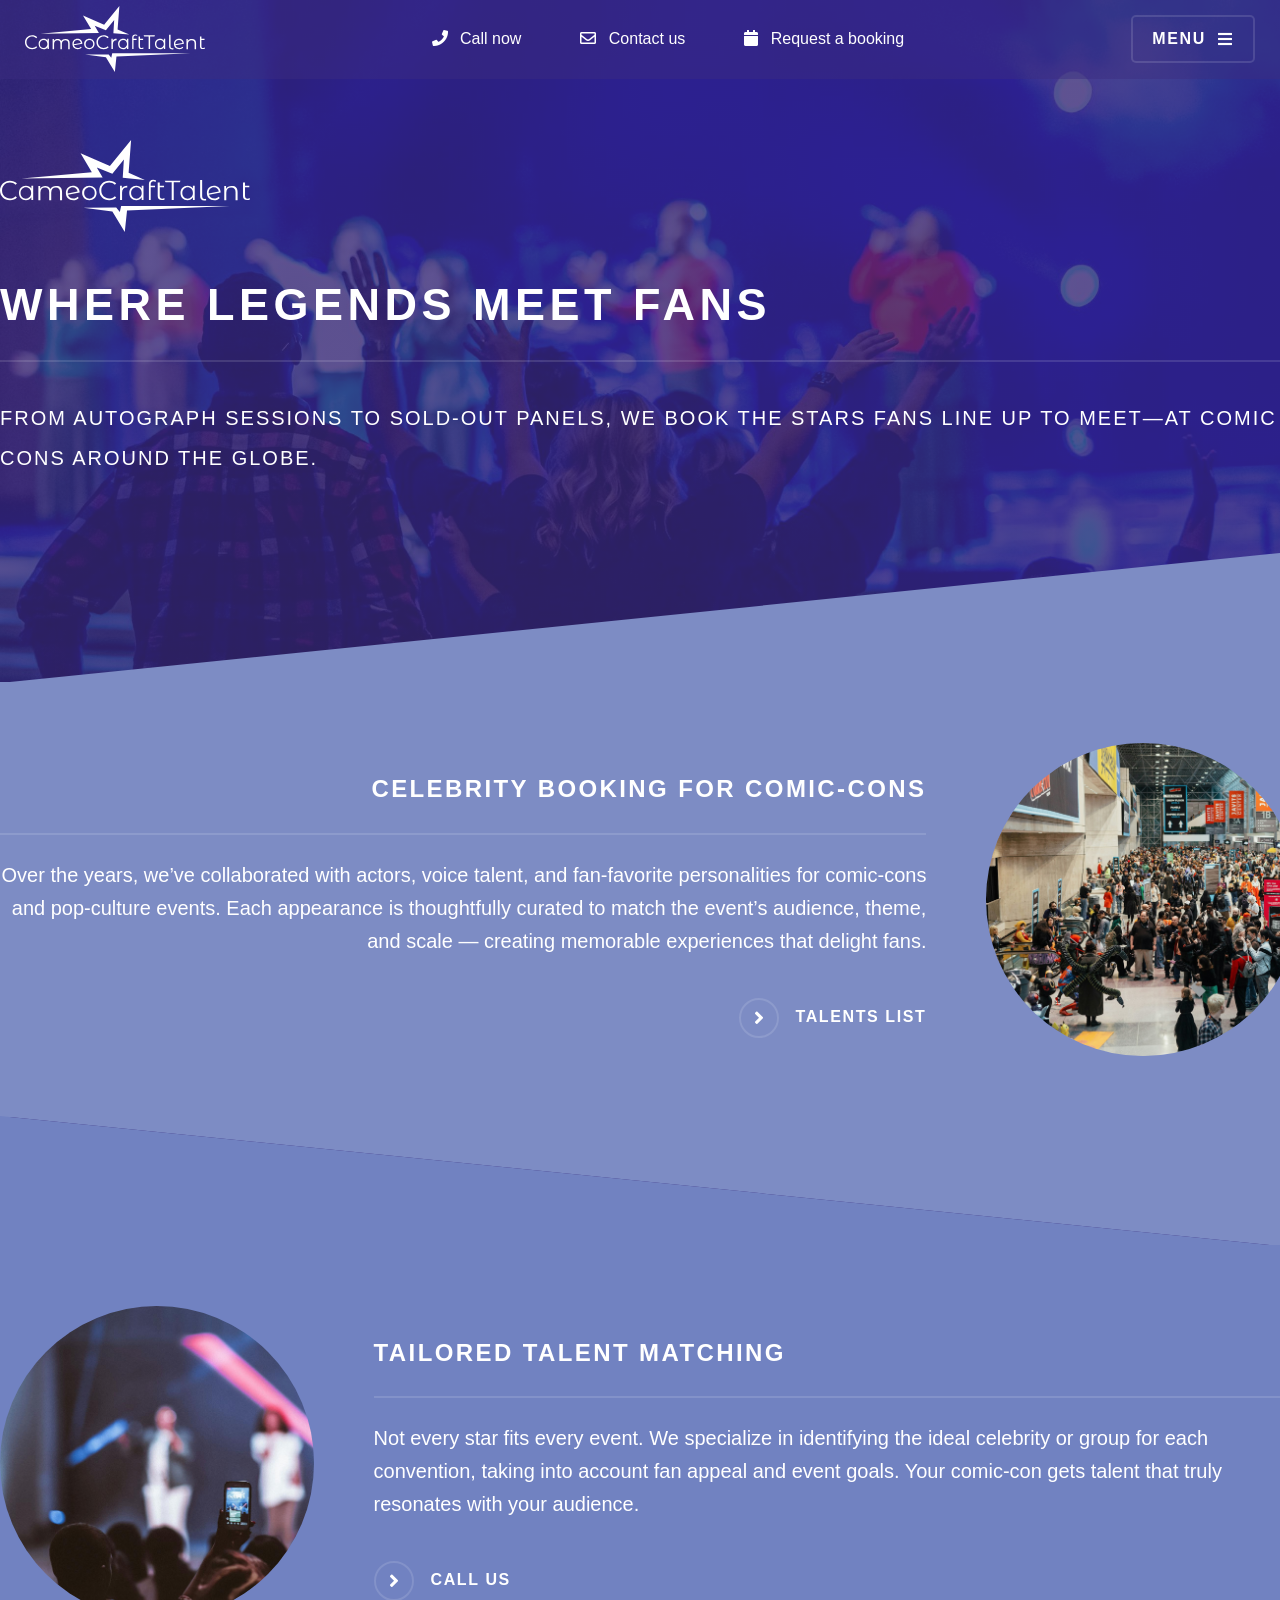
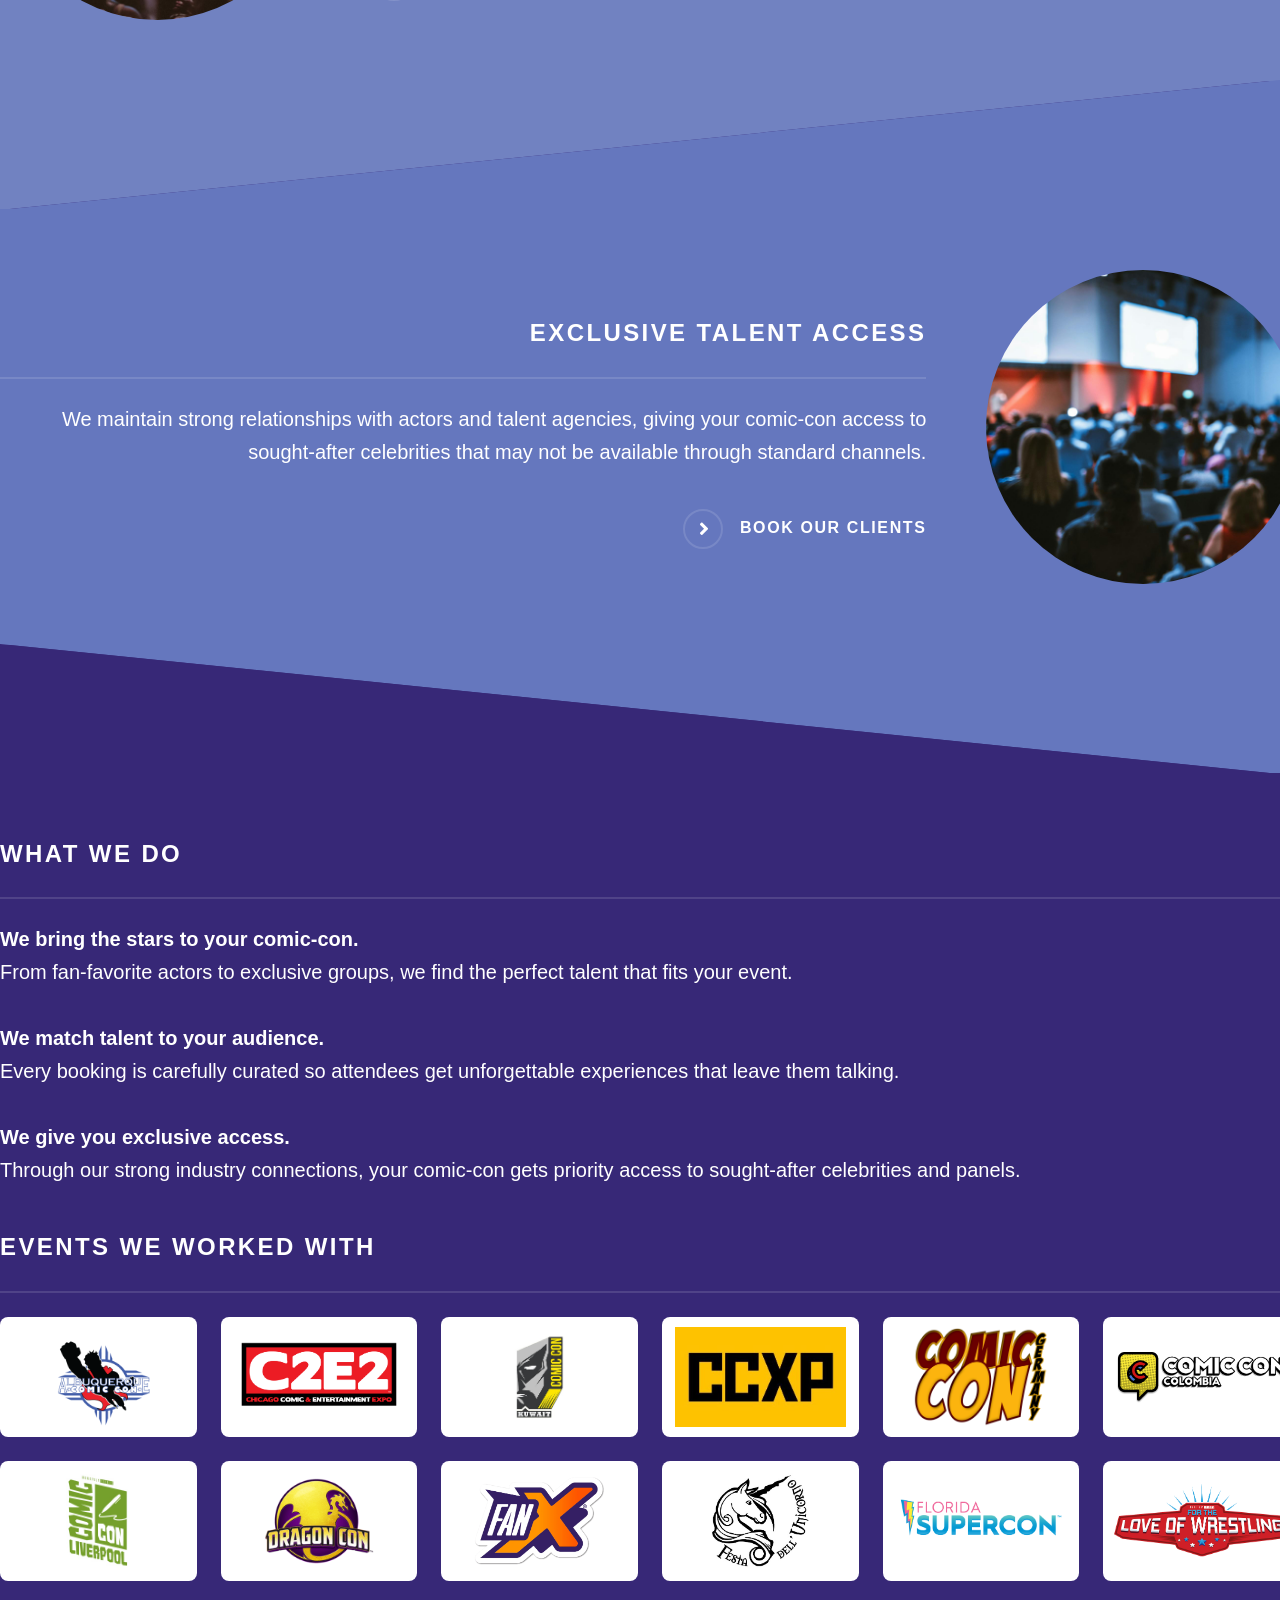
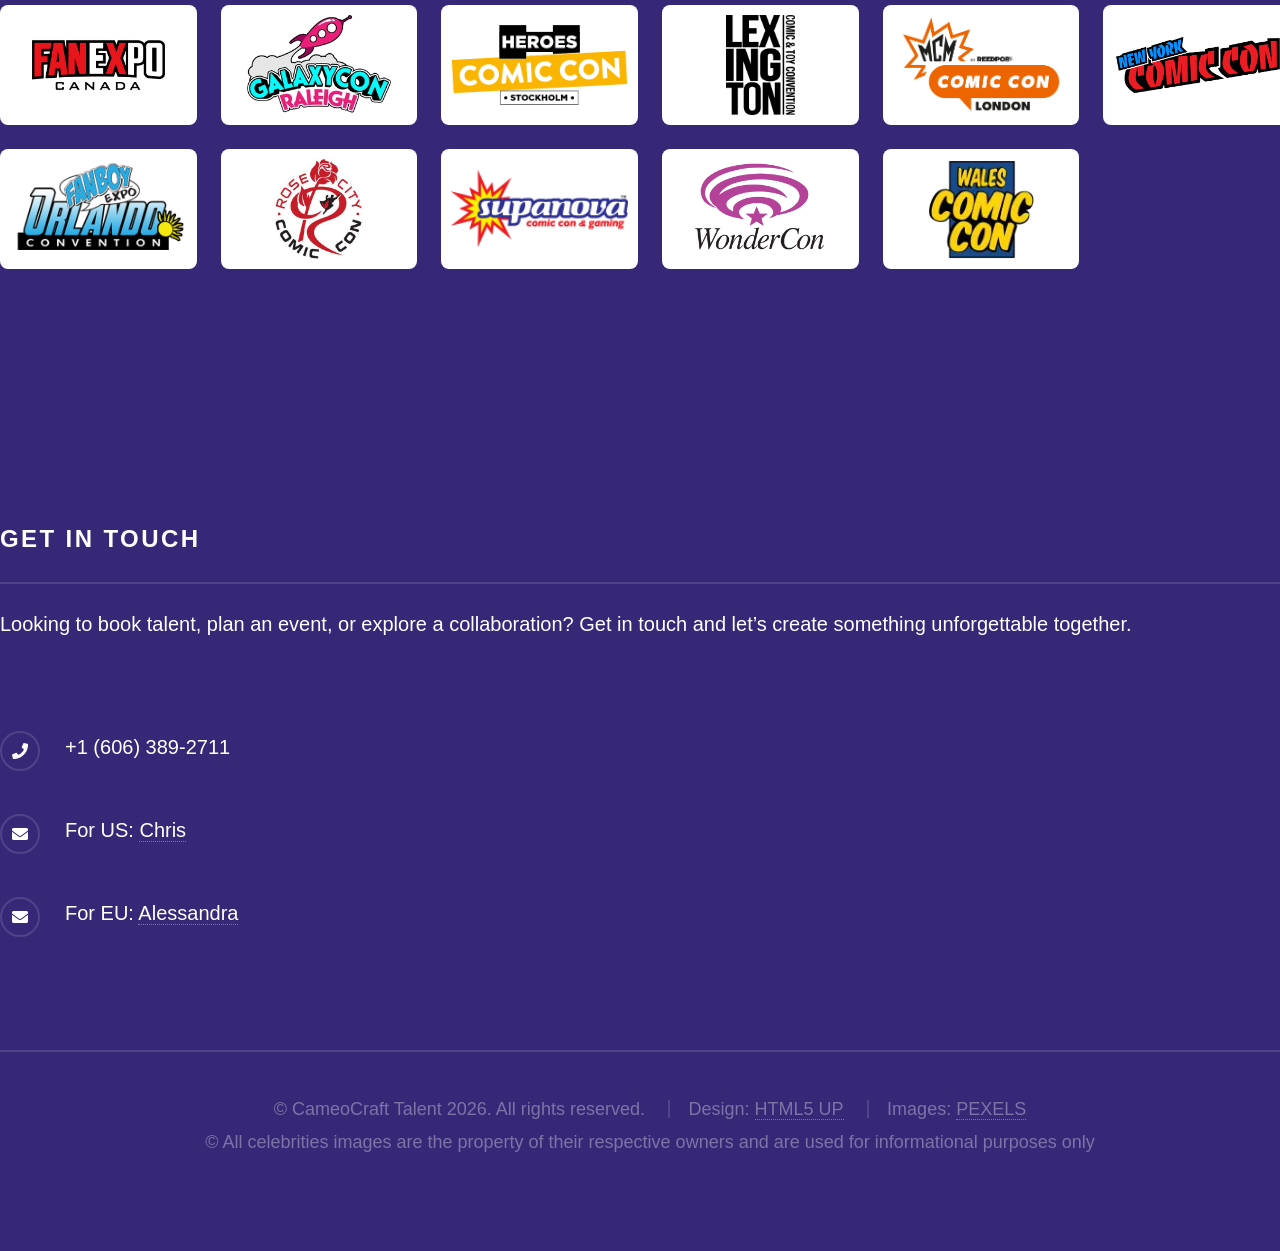
==== commit b3075914: "wcc logo" ====
--- a/index.html
+++ b/index.html
@@ -170,7 +170,7 @@
 						<li><img src="assets/images/Rccc-logo.jpg" alt="Rose City Comic Con" title="Rose City Comic Con"></li>
 						<li><img src="assets/images/SNCCG_supanova.webp" alt="Supanova Comicon" title="Supanova Comicon"></li>
 						<li><img src="assets/images/WonderCon-logo.jpg" alt="WonderCon" title="WonderCon"></li>
-						<li><img src="assets/images/wales-comicon_logo.jfif" alt="Wales Comicon" alt="Wales Comicon"></li>
+						<li><img src="assets/images/wales-comicon_logo.webp" alt="Wales Comicon" alt="Wales Comicon"></li>
 
 					</ul>
 
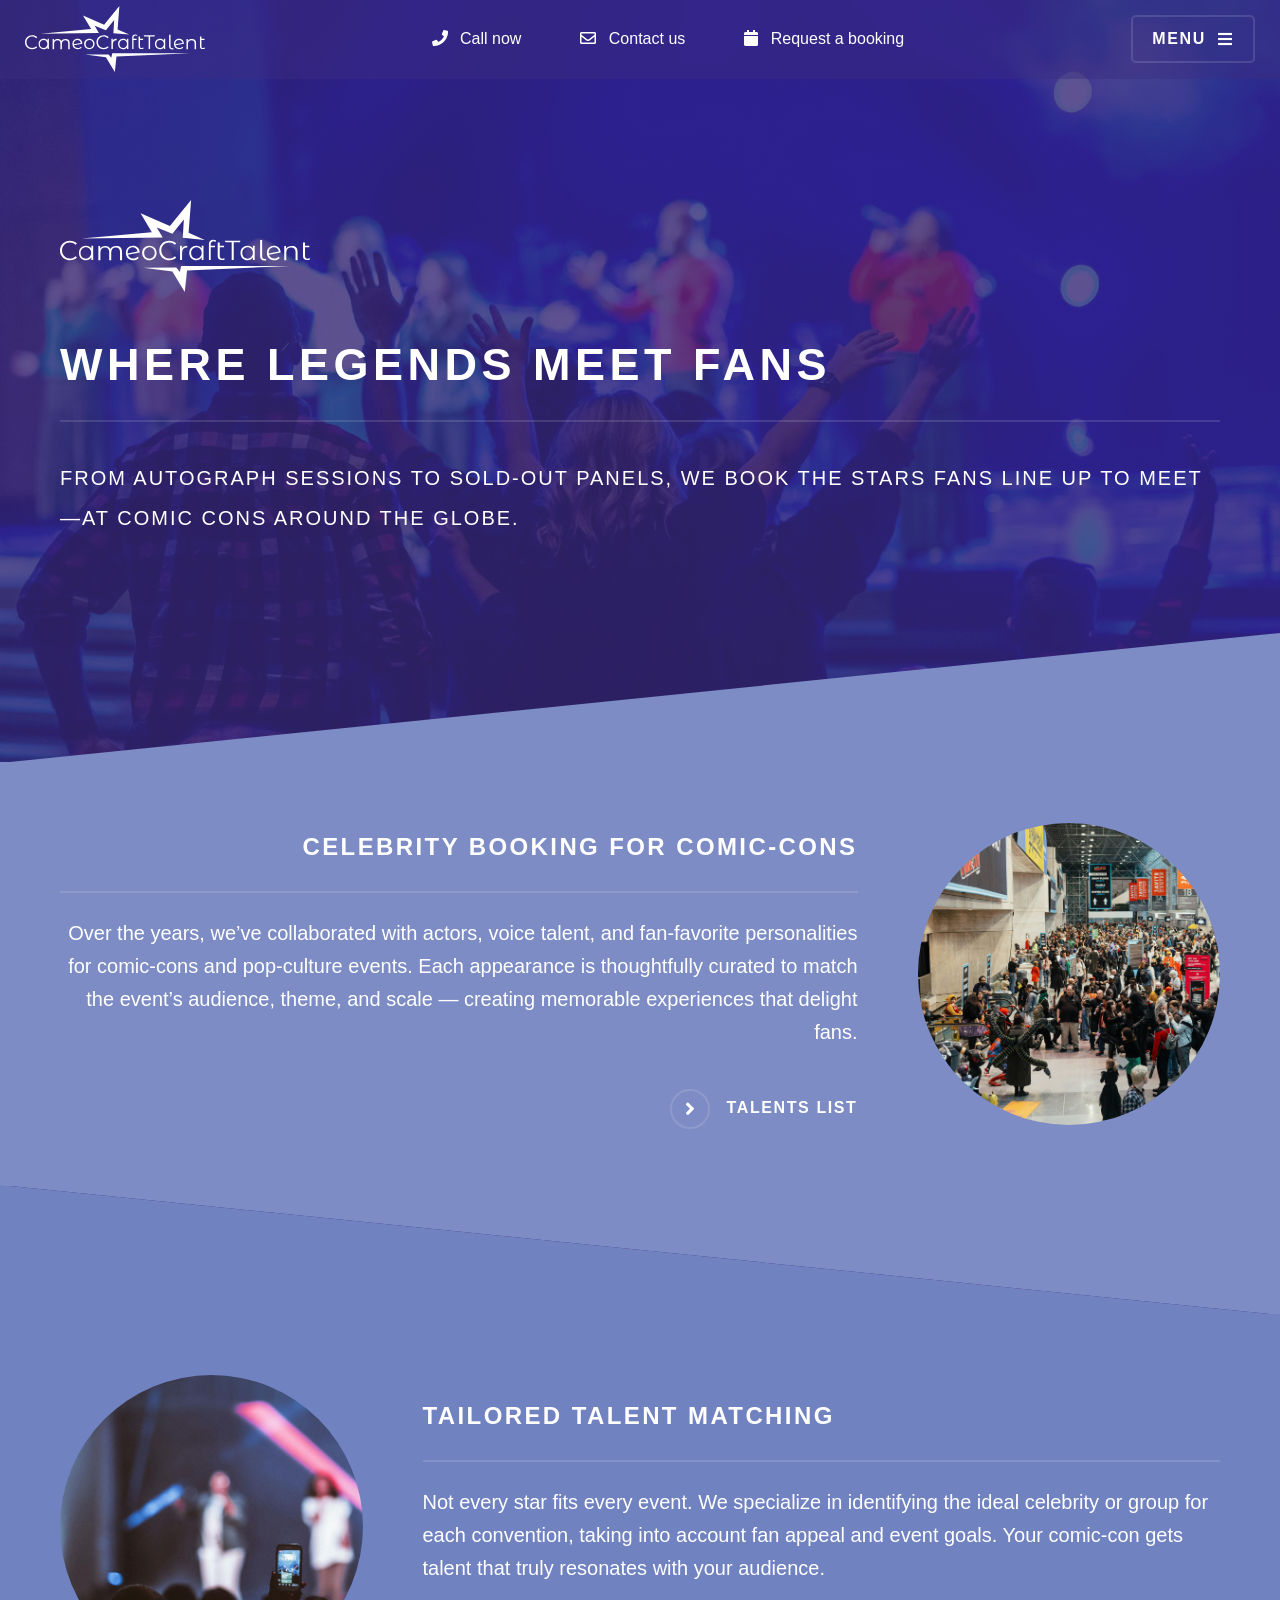
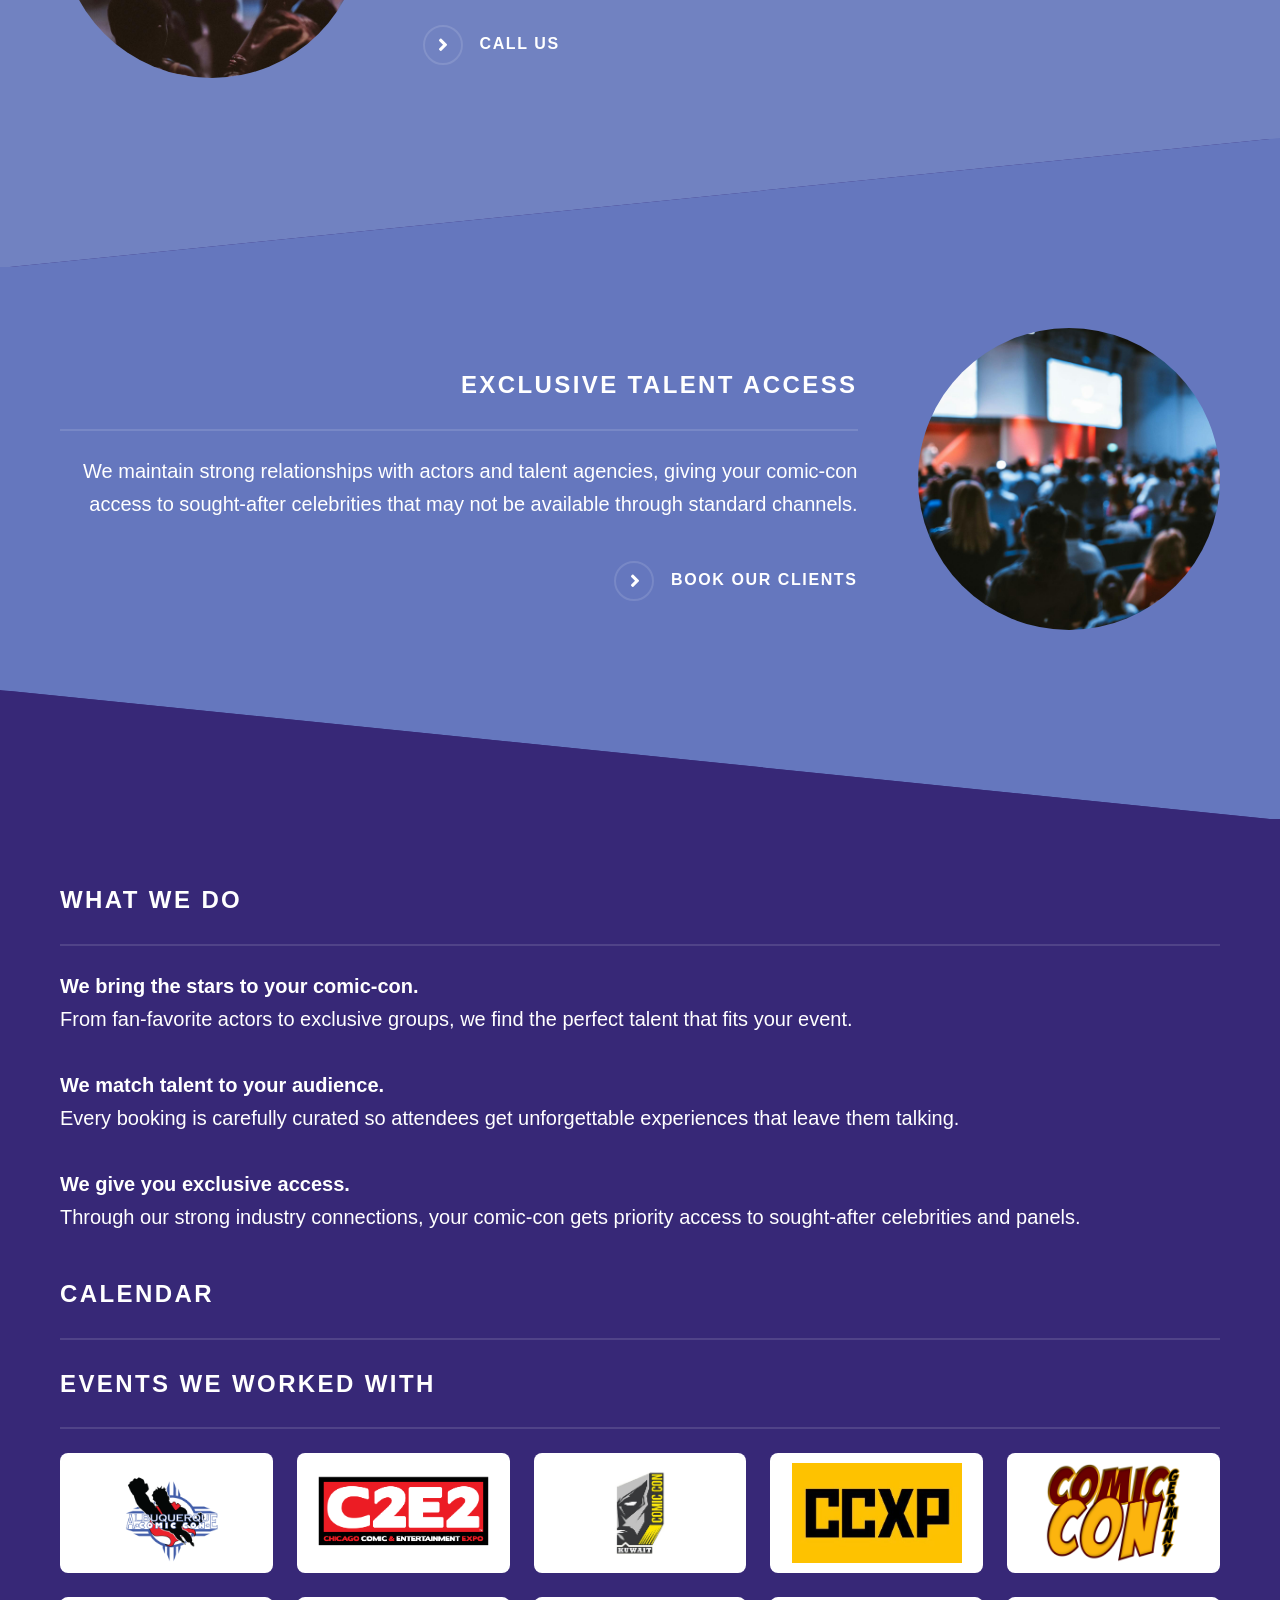
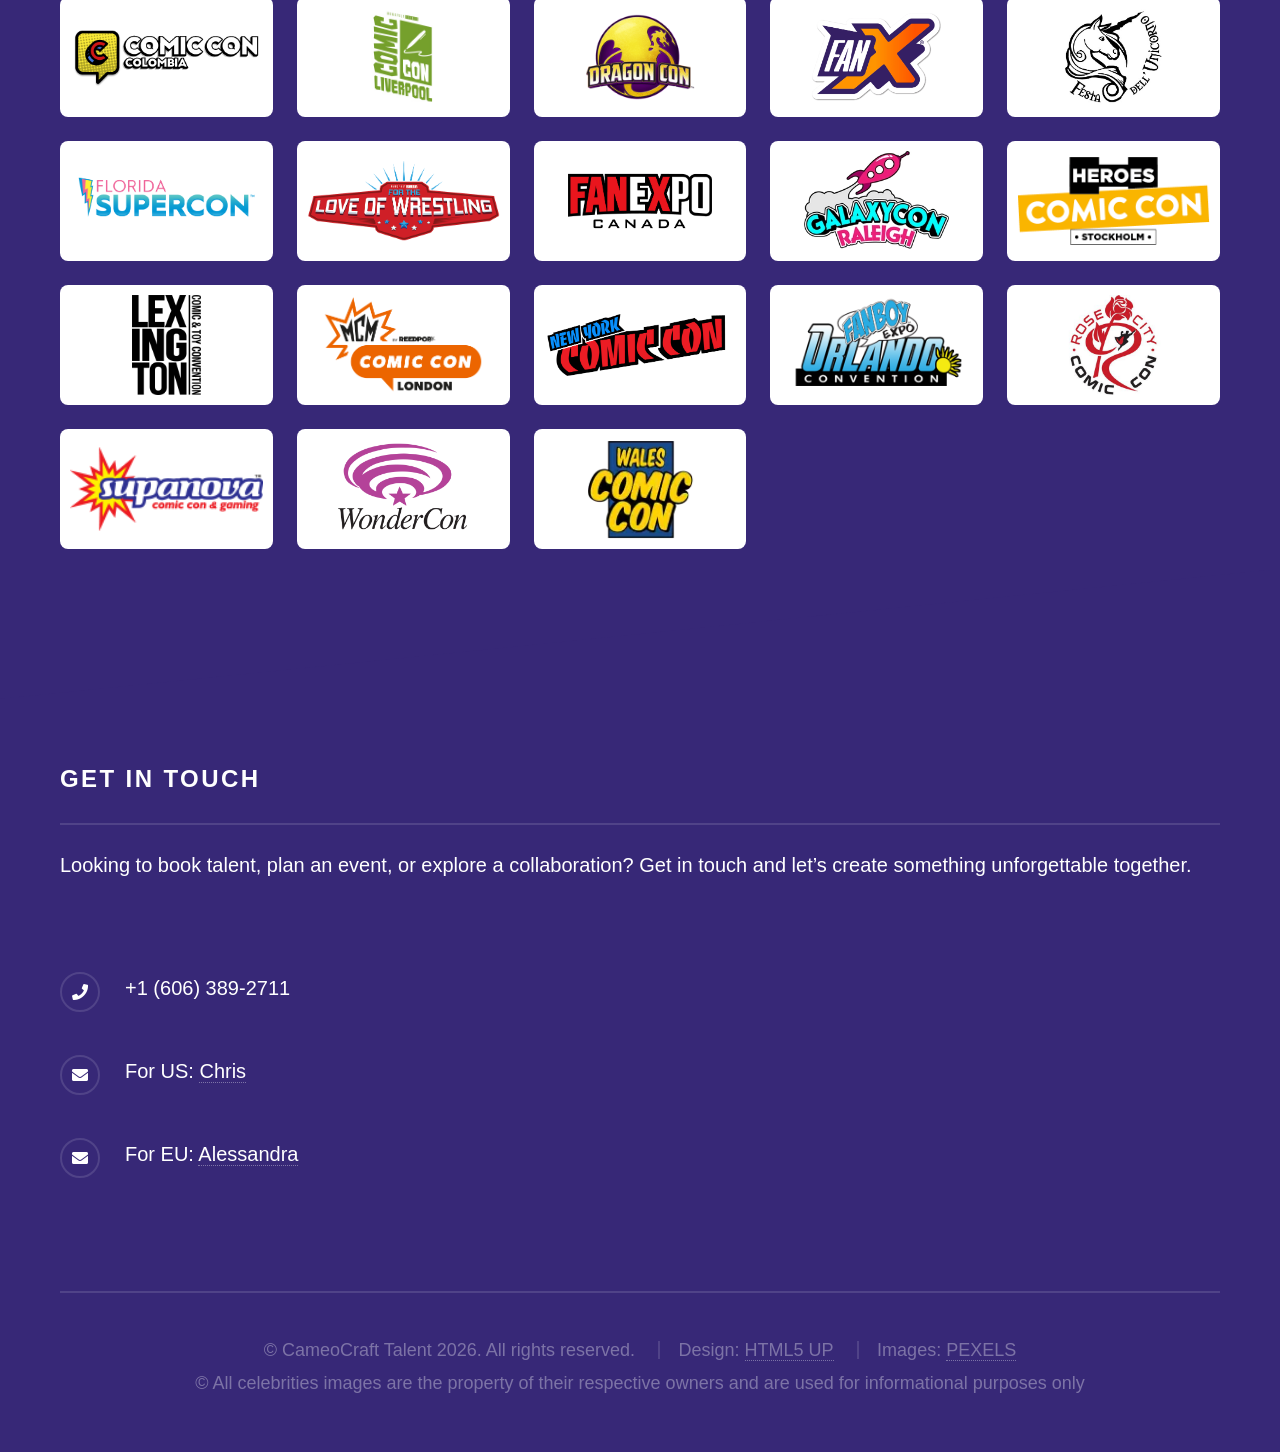
==== commit 4783a45e: "emails" ====
--- a/index.html
+++ b/index.html
@@ -39,7 +39,7 @@
 					<!-- /themify-link-item -->
 
 					<li class="contact-link-item email font-icon icon-medium">
-						<a id="email2" href="#" aria-label="email">
+						<a class="email1" href="#" aria-label="email">
 							<i class="far fa-envelope"></i> Contact us
 						</a>
 					</li>
@@ -131,6 +131,7 @@
 
 			<!-- Four -->
 			<section id="four" class="wrapper alt style1">
+
 				<div class="inner">
 					<h2 class="major">What we do</h2>
 					<p><strong>We bring the stars to your comic-con.</strong><br>
@@ -146,31 +147,54 @@
 						celebrities and panels.
 					</p>
 
+					<h2 class="major">Calendar</h2>
+
+
 					<h2 class="major">Events we worked with</h2>
 					<ul class="partners-logos">
-						<li><img src="assets/images/abq-comic-conlogo.png" alt="Albuquerque Comic Con" title="Albuquerque Comic Con"></li>
-						<li><img src="assets/images/C2E220-Logo.png" alt="Chicago Comic & Entertainment Expo" title="Chicago Comic & Entertainment Expo"></li>
-						<li><img src="assets/images/CCk LOGO.jpg" alt="Comic Con Kentucky" title="Comic Con Kentucky"></li>
-						<li><img src="assets/images/ccxp-logo.jpg" alt="Comic Con Experience" title="Comic Con Experience"></li>
-						<li><img src="assets/images/Comic_con_ger_logo.png" alt="Comic Con Germany" title="Comic Con Germany"></li>
-						<li><img src="assets/images/comicon-colombia.png" alt="Comic Con Colombia" title="Comic Con Colombia"></li>
-						<li><img src="assets/images/comicon-liverpool_logo.jpg" alt="Comicon Liverpool" title="Comicon Liverpool"></li>
+						<li><img src="assets/images/abq-comic-conlogo.png" alt="Albuquerque Comic Con"
+								title="Albuquerque Comic Con"></li>
+						<li><img src="assets/images/C2E220-Logo.png" alt="Chicago Comic & Entertainment Expo"
+								title="Chicago Comic & Entertainment Expo"></li>
+						<li><img src="assets/images/CCk LOGO.jpg" alt="Comic Con Kentucky" title="Comic Con Kentucky">
+						</li>
+						<li><img src="assets/images/ccxp-logo.jpg" alt="Comic Con Experience"
+								title="Comic Con Experience"></li>
+						<li><img src="assets/images/Comic_con_ger_logo.png" alt="Comic Con Germany"
+								title="Comic Con Germany"></li>
+						<li><img src="assets/images/comicon-colombia.png" alt="Comic Con Colombia"
+								title="Comic Con Colombia"></li>
+						<li><img src="assets/images/comicon-liverpool_logo.jpg" alt="Comicon Liverpool"
+								title="Comicon Liverpool"></li>
 						<li><img src="assets/images/dragon-con_logo.png" alt="Dragon con" title="Dragon con"></li>
-						<li><img src="assets/images/Fan X Salt Lake_logo.webp" alt="FAN X Salt Lake City" title="FAN X Salt Lake City"></li>
-						<li><img src="assets/images/Festa-Unicorno-logo.jpg" alt="Festa dell'Unicorno" title="Festa dell'Unicorno"></li>
-						<li><img src="assets/images/Florida Supercon_logo.png" alt="Florida Supercon" title="Florida Supercon"></li>
-						<li><img src="assets/images/FTLOW-logo.png" alt="For the Love of Wrestling" title="For the Love of Wrestling"></li>
-						<li><img src="assets/images/FXC - Logos_RGB.png" alt="FAN EXPO Canada" title="FAN EXPO Canada"></li>
+						<li><img src="assets/images/Fan X Salt Lake_logo.webp" alt="FAN X Salt Lake City"
+								title="FAN X Salt Lake City"></li>
+						<li><img src="assets/images/Festa-Unicorno-logo.jpg" alt="Festa dell'Unicorno"
+								title="Festa dell'Unicorno"></li>
+						<li><img src="assets/images/Florida Supercon_logo.png" alt="Florida Supercon"
+								title="Florida Supercon"></li>
+						<li><img src="assets/images/FTLOW-logo.png" alt="For the Love of Wrestling"
+								title="For the Love of Wrestling"></li>
+						<li><img src="assets/images/FXC - Logos_RGB.png" alt="FAN EXPO Canada" title="FAN EXPO Canada">
+						</li>
 						<li><img src="assets/images/galaxycon_logo.avif" alt="GalaxyCon" title="GalaxyCon"></li>
-						<li><img src="assets/images/Heroes_ComicCon_logo.png" alt="Heroes Comicon" title="Heroes Comicon"></li>
-						<li><img src="assets/images/lexington.png" alt="Lexington Comic Con" title="Lexington Comic Con"></li>
-						<li><img src="assets/images/MCM-london_logo.png" alt="MCM London Comic Con" title="MCM London Comic Con"></li>
-						<li><img src="assets/images/NYCC21-Logo.png" alt="New York Comicon" title="New York Comicon"></li>
-						<li><img src="assets/images/orlfbs.png" alt="Orlando Fan Boy Expo" title="Orlando Fan Boy Expo"></li>
-						<li><img src="assets/images/Rccc-logo.jpg" alt="Rose City Comic Con" title="Rose City Comic Con"></li>
-						<li><img src="assets/images/SNCCG_supanova.webp" alt="Supanova Comicon" title="Supanova Comicon"></li>
+						<li><img src="assets/images/Heroes_ComicCon_logo.png" alt="Heroes Comicon"
+								title="Heroes Comicon"></li>
+						<li><img src="assets/images/lexington.png" alt="Lexington Comic Con"
+								title="Lexington Comic Con"></li>
+						<li><img src="assets/images/MCM-london_logo.png" alt="MCM London Comic Con"
+								title="MCM London Comic Con"></li>
+						<li><img src="assets/images/NYCC21-Logo.png" alt="New York Comicon" title="New York Comicon">
+						</li>
+						<li><img src="assets/images/orlfbs.png" alt="Orlando Fan Boy Expo" title="Orlando Fan Boy Expo">
+						</li>
+						<li><img src="assets/images/Rccc-logo.jpg" alt="Rose City Comic Con"
+								title="Rose City Comic Con"></li>
+						<li><img src="assets/images/SNCCG_supanova.webp" alt="Supanova Comicon"
+								title="Supanova Comicon"></li>
 						<li><img src="assets/images/WonderCon-logo.jpg" alt="WonderCon" title="WonderCon"></li>
-						<li><img src="assets/images/wales-comicon_logo.webp" alt="Wales Comicon" alt="Wales Comicon"></li>
+						<li><img src="assets/images/wales-comicon_logo.webp" alt="Wales Comicon" alt="Wales Comicon">
+						</li>
 
 					</ul>
 
@@ -183,7 +207,8 @@
 		<section id="footer">
 			<div class="inner">
 				<h2 class="major">Get in touch</h2>
-				<p>Looking to book talent, plan an event, or explore a collaboration? Get in touch and let’s create something unforgettable together.</p>
+				<p>Looking to book talent, plan an event, or explore a collaboration? Get in touch and let’s create
+					something unforgettable together.</p>
 
 				<ul class="contact">
 					<li class="icon solid fa-home" style="display: none;">
@@ -193,17 +218,18 @@
 					</li>
 					<li class="icon solid fa-phone">+1 (606) 389-2711</li>
 					<li class="icon solid fa-envelope">
-						For US: <a id="email2" href="#">Chris</a>
+						For US: <a class="email1" href="#">Chris</a>
 					</li>
 					<li class="icon solid fa-envelope">
-						For EU: <a id="email1" href="#">Alessandra</a>
+						For EU: <a class="email2" href="#">Alessandra</a>
 					</li>
 				</ul>
 				<ul class="copyright">
 					<li>&copy; CameoCraft Talent 2026. All rights reserved.</li>
 					<li>Design: <a href="http://html5up.net">HTML5 UP</a></li>
 					<li>Images: <a href="http://pexels.com">PEXELS</a></li>
-					<li>&copy; All celebrities images are the property of their respective owners and are used for informational purposes only</li>
+					<li>&copy; All celebrities images are the property of their respective owners and are used for
+						informational purposes only</li>
 				</ul>
 			</div>
 		</section>
--- a/assets/css/main.css
+++ b/assets/css/main.css
@@ -1914,6 +1914,155 @@
   ul.actions:not(.fixed) li button.icon:before,
   ul.actions:not(.fixed) li .button.icon:before {
     margin-left: -0.5rem;
+  }
+}
+
+.event-card {
+  display: flex;
+  width: 100%;
+  max-width: 1100px;
+  min-height: 180px;
+  margin: 0 auto;
+  background: #fff;
+  border: 1px solid #dddff0;
+  border-radius: 18px;
+  overflow: hidden;
+  margin-bottom: 35px;
+  box-shadow: 0 12px 25px rgba(30, 30, 80, 0.15);
+}
+.event-card__logo {
+  flex: 0 0 255px;
+  padding: 22px 30px;
+  display: flex;
+  align-items: center;
+  justify-content: center;
+  gap: 15px;
+  background: linear-gradient(135deg, #f1f1f5 0%, #fff 100%);
+}
+.event-card__logo img {
+  display: block;
+  max-height: 100px;
+  width: auto;
+  height: 100%;
+  object-fit: contain;
+}
+.event-card__content {
+  display: flex;
+  align-items: center;
+  flex: 1;
+  min-width: 0;
+  padding: 22px 30px;
+}
+.event-card__info {
+  flex: 0 0 290px;
+}
+.event-card__info h3 {
+  margin: 0 0 14px;
+  text-transform: capitalize;
+  color: #17127d;
+  font-size: 20px;
+  line-height: 1.2;
+  font-weight: 700;
+}
+.event-card__date {
+  display: flex;
+  align-items: center;
+  gap: 8px;
+  margin: 0;
+  color: #314e9b;
+  font-size: 14px;
+  line-height: 1.5;
+}
+.event-card__location {
+  display: flex;
+  align-items: flex-start;
+  gap: 8px;
+  margin: 8px 0 0;
+  color: #666;
+  font-size: 14px;
+  line-height: 1.5;
+}
+.event-card svg {
+  width: 16px;
+  height: 16px;
+  flex: 0 0 16px;
+}
+.event-card__location svg {
+  margin-top: 2px;
+}
+.event-card__lineup {
+  flex: 1;
+  min-width: 0;
+  padding-left: 30px;
+  border-left: 1px solid #d9d9e5;
+}
+.event-card__lineup-title {
+  margin-bottom: 14px;
+  color: #555;
+  font-size: 12px;
+  font-weight: 500;
+  text-transform: uppercase;
+  letter-spacing: 1.5px;
+}
+.event-card__celebrities {
+  display: flex;
+  align-items: flex-start;
+  gap: 28px;
+  margin: 0;
+  padding: 0;
+  list-style: none;
+}
+.event-card__celebrity {
+  width: 72px;
+  text-align: center;
+}
+.event-card__celebrity img {
+  display: block;
+  width: 64px;
+  height: 64px;
+  margin: 0 auto 7px;
+  object-fit: cover;
+  border: 2px solid #e2aa20;
+  border-radius: 50%;
+}
+.event-card__celebrity-name {
+  margin: 0;
+  color: #17127d;
+  font-size: 12px;
+  line-height: 1.25;
+  white-space: nowrap;
+}
+.event-card__celebrity-role {
+  margin: 2px 0 0;
+  color: #777;
+  font-size: 10px;
+  line-height: 1.25;
+}
+@media (max-width: 800px) {
+  .event-card {
+    flex-direction: column;
+  }
+  .event-card__logo {
+    flex: none;
+    min-height: 180px;
+  }
+  .event-card__content {
+    flex-direction: column;
+    align-items: stretch;
+  }
+  .event-card__info {
+    flex: none;
+    padding-right: 0;
+    padding-bottom: 25px;
+  }
+  .event-card__lineup {
+    padding-top: 25px;
+    padding-left: 0;
+    border-top: 1px solid #d9d9e5;
+    border-left: 0;
+  }
+  .event-card__celebrities {
+    justify-content: center;
   }
 }
 
@@ -2702,6 +2851,10 @@
     background-position: center, center;
     margin-bottom: -6.5em;
   }
+  #banner .inner {
+    padding: 3em 3em 1em 3em;
+    width: 100%;
+  }
 }
 @media screen and (max-width: 980px) {
   #banner {
@@ -2793,6 +2946,10 @@
     background-position: center, 0% 30%;
     margin-bottom: -6.5em;
   }
+  #wrapper > header .inner {
+    padding: 3em 3em 1em 3em;
+    width: 100%;
+  }
 }
 @media screen and (max-width: 980px) {
   #wrapper > header {
@@ -2800,9 +2957,6 @@
     background-size: auto, cover;
     background-position: center, 0% 0%;
     margin-bottom: -4.75em;
-  }
-  #wrapper > header .inner {
-    width: 100%;
   }
 }
 @media screen and (max-width: 736px) {
@@ -3043,6 +3197,12 @@
 .wrapper.spotlight.style6:after {
   box-shadow: inset 0 -1px 0 0 #435ab1, 0 1px 0 0 #435ab1;
 }
+@media screen and (max-width: 1280px) {
+  .wrapper .inner {
+    padding: 3em 3em 1em 3em;
+    width: 100%;
+  }
+}
 @media screen and (max-width: 980px) {
   .wrapper {
     margin: 4.75em 0;
@@ -3056,10 +3216,6 @@
   .wrapper:after {
     bottom: -4.75em;
     left: 0;
-  }
-  .wrapper .inner {
-    padding: 3em 3em 1em 3em;
-    width: 100%;
   }
   .wrapper.spotlight .image {
     margin: 0 2em 2em 0;
@@ -3272,6 +3428,10 @@
     margin-top: -6.5em;
     padding-top: 6.5em;
   }
+  #footer .inner {
+    padding: 3em 3em 1em 3em;
+    width: 100%;
+  }
 }
 @media screen and (max-width: 980px) {
   #footer {
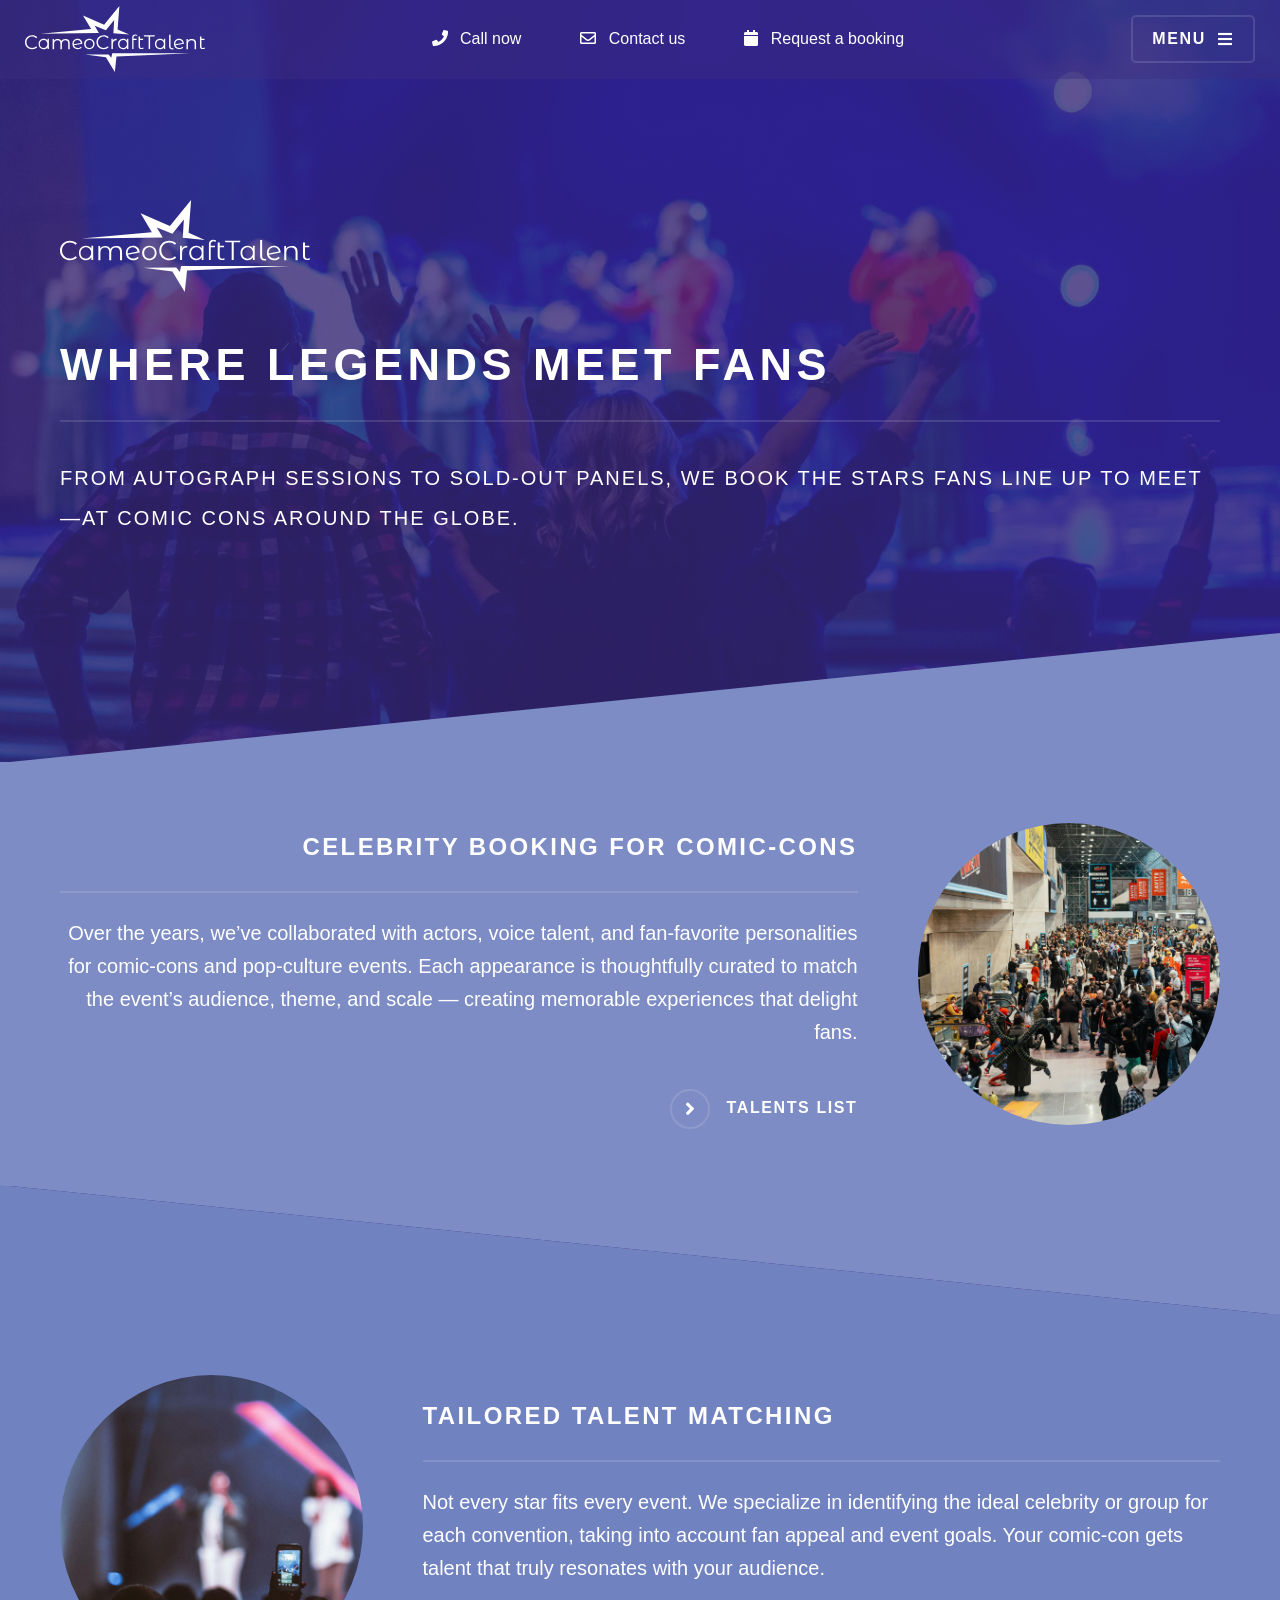
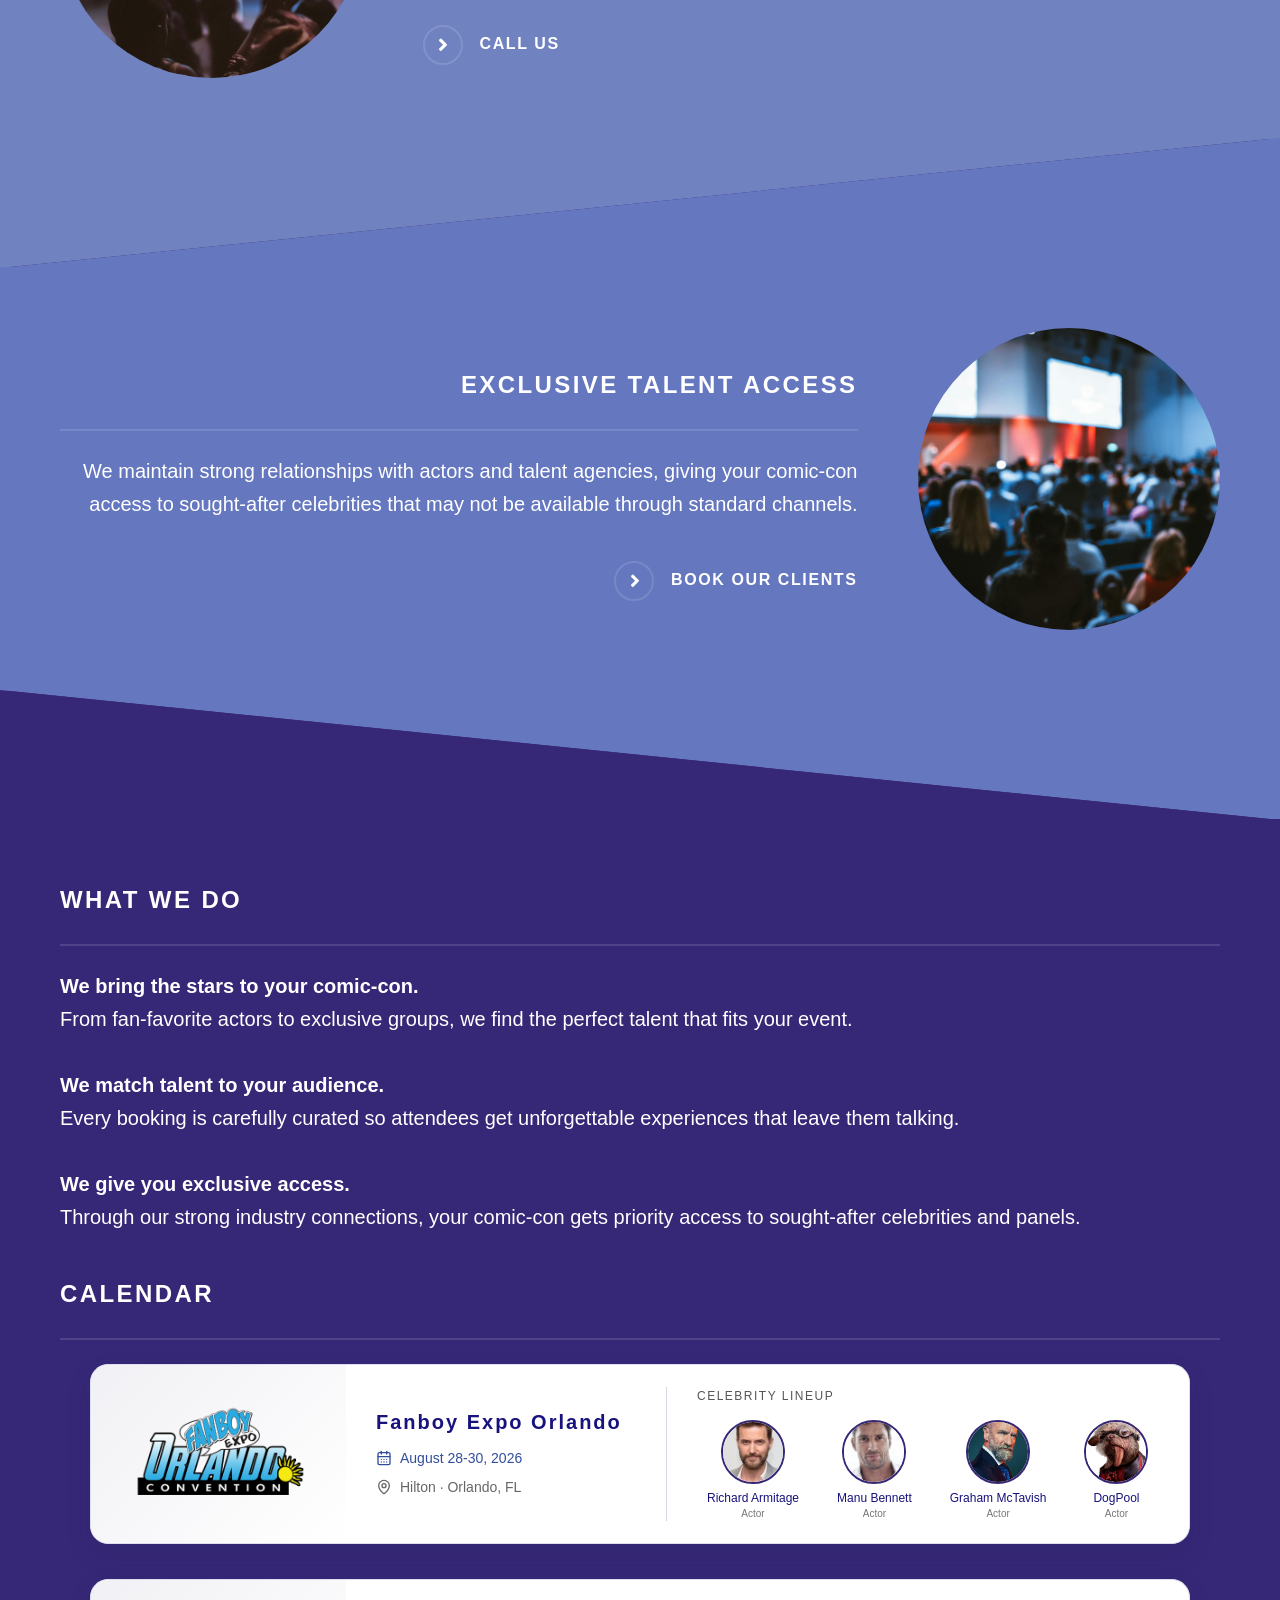
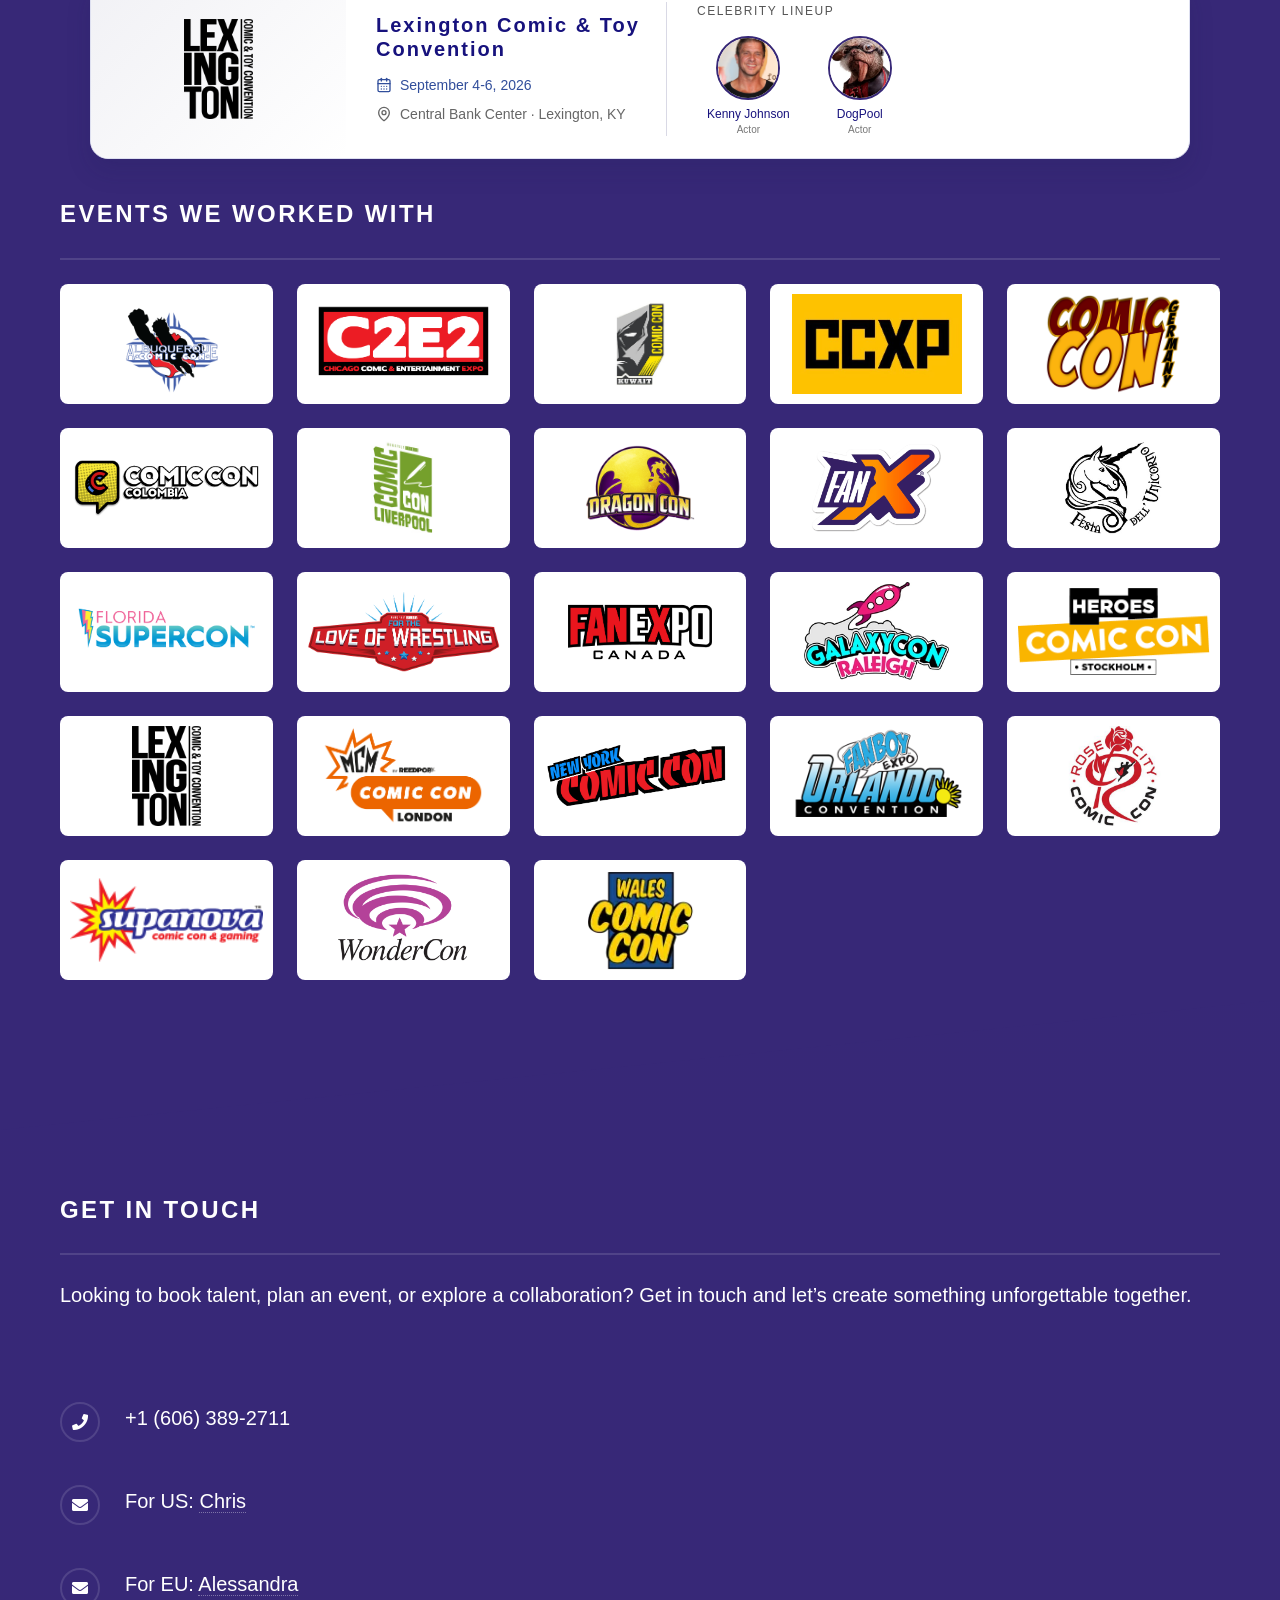
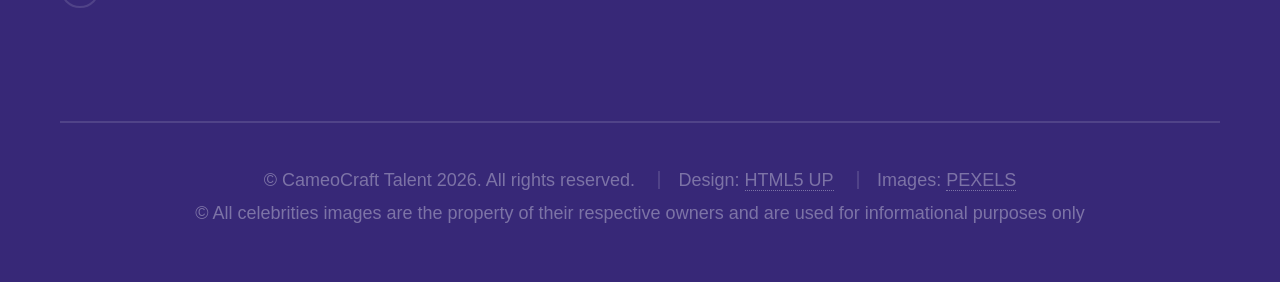
==== commit cb334584: "calendar and minor fixes" ====
--- a/index.html
+++ b/index.html
@@ -148,6 +148,204 @@
 					</p>
 
 					<h2 class="major">Calendar</h2>
+
+					<article class="event-card">
+
+						<!-- Logo -->
+						<div class="event-card__logo">
+							<img src="assets/images/orlfbs.png" alt="Fanboy Expo Orlando" loading="lazy" width="1024"
+								height="1024">
+						</div>
+
+						<!-- Content -->
+						<div class="event-card__content">
+
+							<!-- Event information -->
+							<div class="event-card__info">
+
+								<h3>Fanboy Expo Orlando</h3>
+
+								<p class="event-card__date">
+									<svg xmlns="http://www.w3.org/2000/svg" width="24" height="24" viewBox="0 0 24 24"
+										fill="none" stroke="currentColor" stroke-width="2" stroke-linecap="round"
+										stroke-linejoin="round">
+										<path d="M8 2v4" />
+										<path d="M16 2v4" />
+										<rect width="18" height="18" x="3" y="4" rx="2" />
+										<path d="M3 10h18" />
+										<path d="M8 14h.01" />
+										<path d="M12 14h.01" />
+										<path d="M16 14h.01" />
+										<path d="M8 18h.01" />
+										<path d="M12 18h.01" />
+										<path d="M16 18h.01" />
+									</svg>
+
+									August 28-30, 2026
+								</p>
+
+								<p class="event-card__location">
+									<svg xmlns="http://www.w3.org/2000/svg" width="24" height="24" viewBox="0 0 24 24"
+										fill="none" stroke="currentColor" stroke-width="2" stroke-linecap="round"
+										stroke-linejoin="round">
+										<path
+											d="M20 10c0 4.993-5.539 10.193-7.399 11.799a1 1 0 0 1-1.202 0C9.539 20.193 4 14.993 4 10a8 8 0 0 1 16 0" />
+										<circle cx="12" cy="10" r="3" />
+									</svg>
+
+									<span>Hilton · Orlando, FL</span>
+								</p>
+
+							</div>
+
+							<!-- Celebrity lineup -->
+							<div class="event-card__lineup">
+
+								<div class="event-card__lineup-title">
+									Celebrity lineup
+								</div>
+
+								<ul class="event-card__celebrities">
+
+									<li class="event-card__celebrity">
+										<img src="assets/images/talents/actors/richard-armitage.webp" alt="Richard Armitage" loading="lazy"
+											width="768" height="768">
+										<p class="event-card__celebrity-name">
+											Richard Armitage
+										</p>
+										<p class="event-card__celebrity-role">
+											Actor 
+										</p>
+									</li>
+
+									<li class="event-card__celebrity">
+										<img src="assets/images/talents/actors/manu-bennett.webp" alt="Manu Bennett" loading="lazy"
+											width="768" height="768">
+										<p class="event-card__celebrity-name">
+											Manu Bennett
+										</p>
+										<p class="event-card__celebrity-role">
+											Actor
+										</p>
+									</li>
+
+									<li class="event-card__celebrity">
+										<img src="assets/images/talents/actors/Graham-McTavish.jfif" alt="Graham McTavish" loading="lazy"
+											width="768" height="768">
+										<p class="event-card__celebrity-name">
+											Graham McTavish
+										</p>
+										<p class="event-card__celebrity-role">
+											Actor
+										</p>
+									</li>
+
+									<li class="event-card__celebrity">
+										<img src="assets/images/talents/actors/Dogpool.webp" alt="DogPool" loading="lazy"
+											width="768" height="768">
+										<p class="event-card__celebrity-name">
+											DogPool
+										</p>
+										<p class="event-card__celebrity-role">
+											Actor
+										</p>
+									</li>
+
+								</ul>
+
+							</div>
+
+						</div>
+
+					</article>
+					<article class="event-card">
+
+						<!-- Logo -->
+						<div class="event-card__logo">
+							<img src="assets/images/lexington.png" alt="Lexington Comic & Toy Convention" loading="lazy"
+								width="1024" height="1024">
+						</div>
+
+						<!-- Content -->
+						<div class="event-card__content">
+
+							<!-- Event information -->
+							<div class="event-card__info">
+
+								<h3>Lexington Comic & Toy Convention</h3>
+
+								<p class="event-card__date">
+									<svg xmlns="http://www.w3.org/2000/svg" width="24" height="24" viewBox="0 0 24 24"
+										fill="none" stroke="currentColor" stroke-width="2" stroke-linecap="round"
+										stroke-linejoin="round">
+										<path d="M8 2v4" />
+										<path d="M16 2v4" />
+										<rect width="18" height="18" x="3" y="4" rx="2" />
+										<path d="M3 10h18" />
+										<path d="M8 14h.01" />
+										<path d="M12 14h.01" />
+										<path d="M16 14h.01" />
+										<path d="M8 18h.01" />
+										<path d="M12 18h.01" />
+										<path d="M16 18h.01" />
+									</svg>
+
+									September 4-6, 2026
+								</p>
+
+								<p class="event-card__location">
+									<svg xmlns="http://www.w3.org/2000/svg" width="24" height="24" viewBox="0 0 24 24"
+										fill="none" stroke="currentColor" stroke-width="2" stroke-linecap="round"
+										stroke-linejoin="round">
+										<path
+											d="M20 10c0 4.993-5.539 10.193-7.399 11.799a1 1 0 0 1-1.202 0C9.539 20.193 4 14.993 4 10a8 8 0 0 1 16 0" />
+										<circle cx="12" cy="10" r="3" />
+									</svg>
+
+									<span>Central Bank Center · Lexington, KY</span>
+								</p>
+
+							</div>
+
+							<!-- Celebrity lineup -->
+							<div class="event-card__lineup">
+
+								<div class="event-card__lineup-title">
+									Celebrity lineup
+								</div>
+
+								<ul class="event-card__celebrities">
+
+									<li class="event-card__celebrity">
+										<img src="assets/images/talents/actors/Kenny-Johnson.png" alt="Kenny Johnson" loading="lazy"
+											width="768" height="768">
+										<p class="event-card__celebrity-name">
+											Kenny Johnson
+										</p>
+										<p class="event-card__celebrity-role">
+											Actor
+										</p>
+									</li>
+
+									<li class="event-card__celebrity">
+										<img src="assets/images/talents/actors/Dogpool.webp" alt="DogPool" loading="lazy"
+											width="768" height="768">
+										<p class="event-card__celebrity-name">
+											DogPool
+										</p>
+										<p class="event-card__celebrity-role">
+											Actor
+										</p>
+									</li>
+
+								</ul>
+
+							</div>
+
+						</div>
+
+					</article>
+
 
 
 					<h2 class="major">Events we worked with</h2>
--- a/assets/css/main.css
+++ b/assets/css/main.css
@@ -2013,7 +2013,6 @@
   list-style: none;
 }
 .event-card__celebrity {
-  width: 72px;
   text-align: center;
 }
 .event-card__celebrity img {
@@ -2022,7 +2021,7 @@
   height: 64px;
   margin: 0 auto 7px;
   object-fit: cover;
-  border: 2px solid #e2aa20;
+  border: 2px solid #372877;
   border-radius: 50%;
 }
 .event-card__celebrity-name {
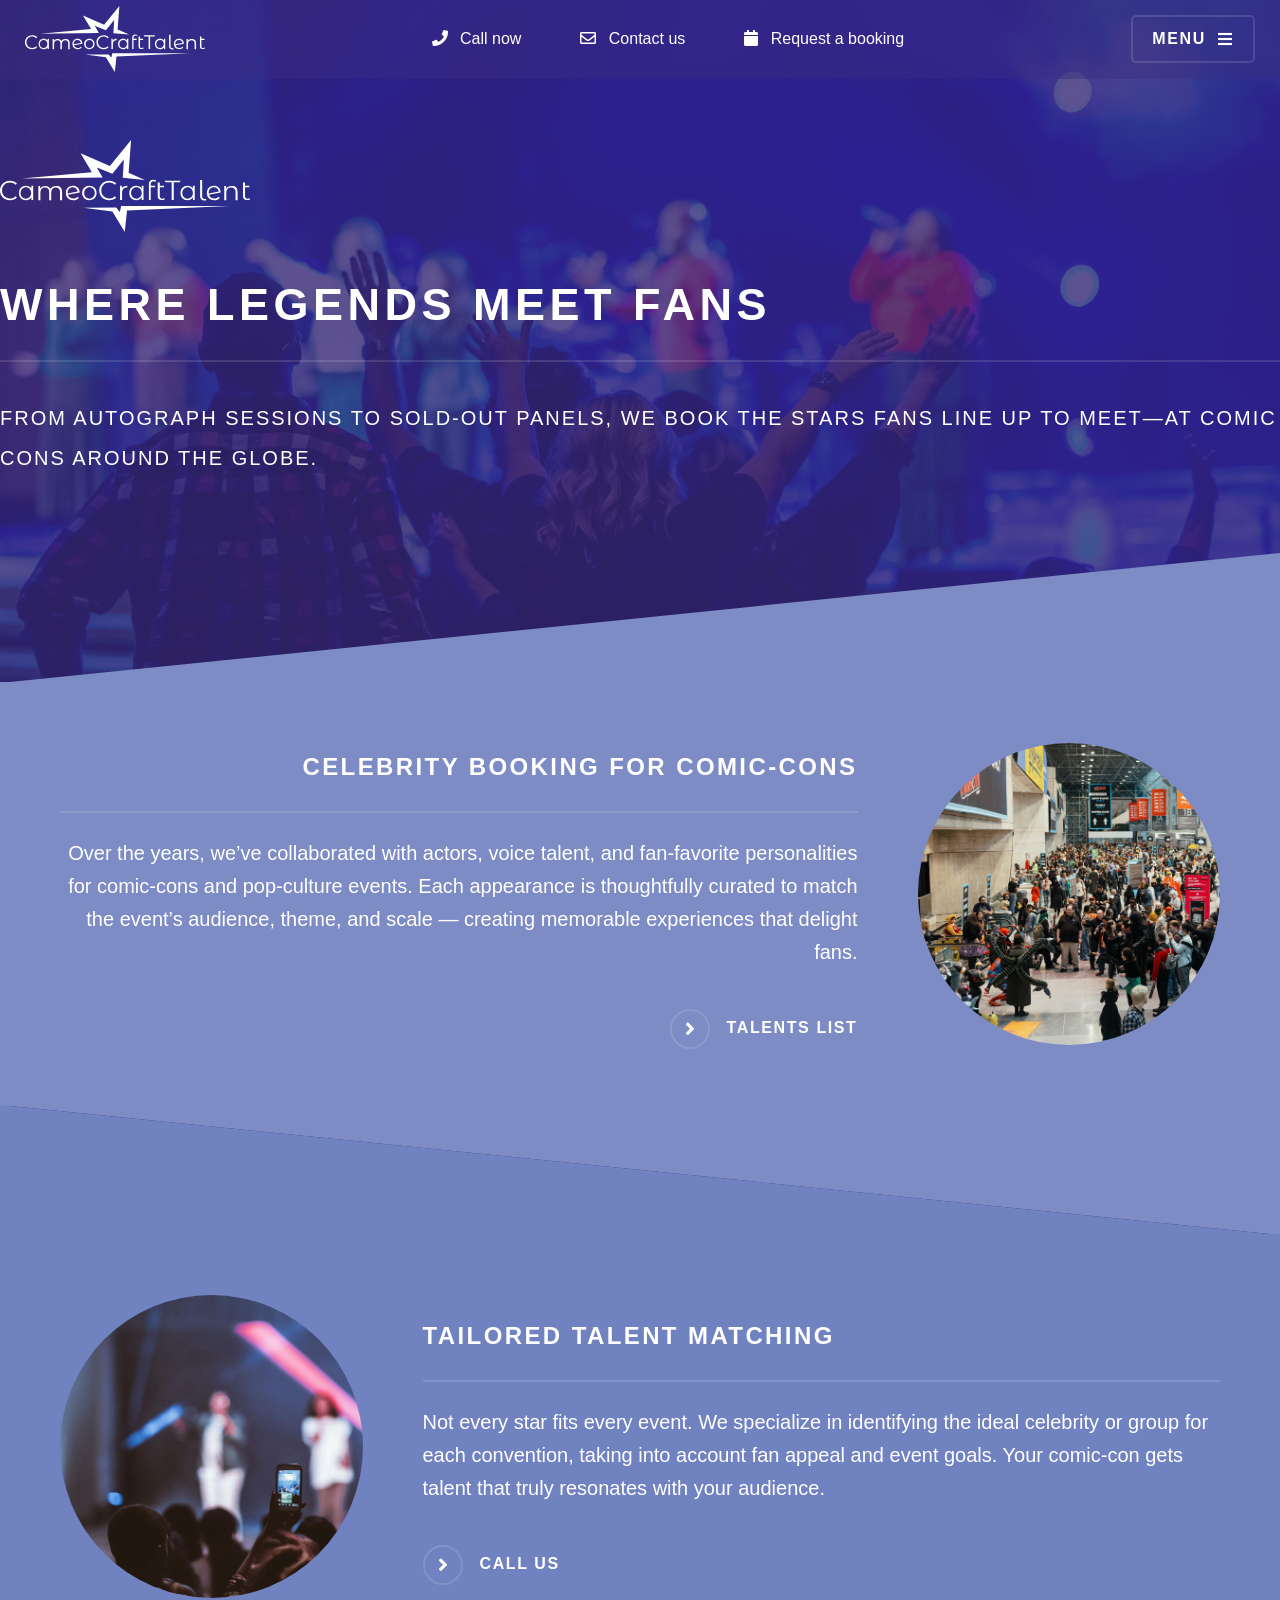
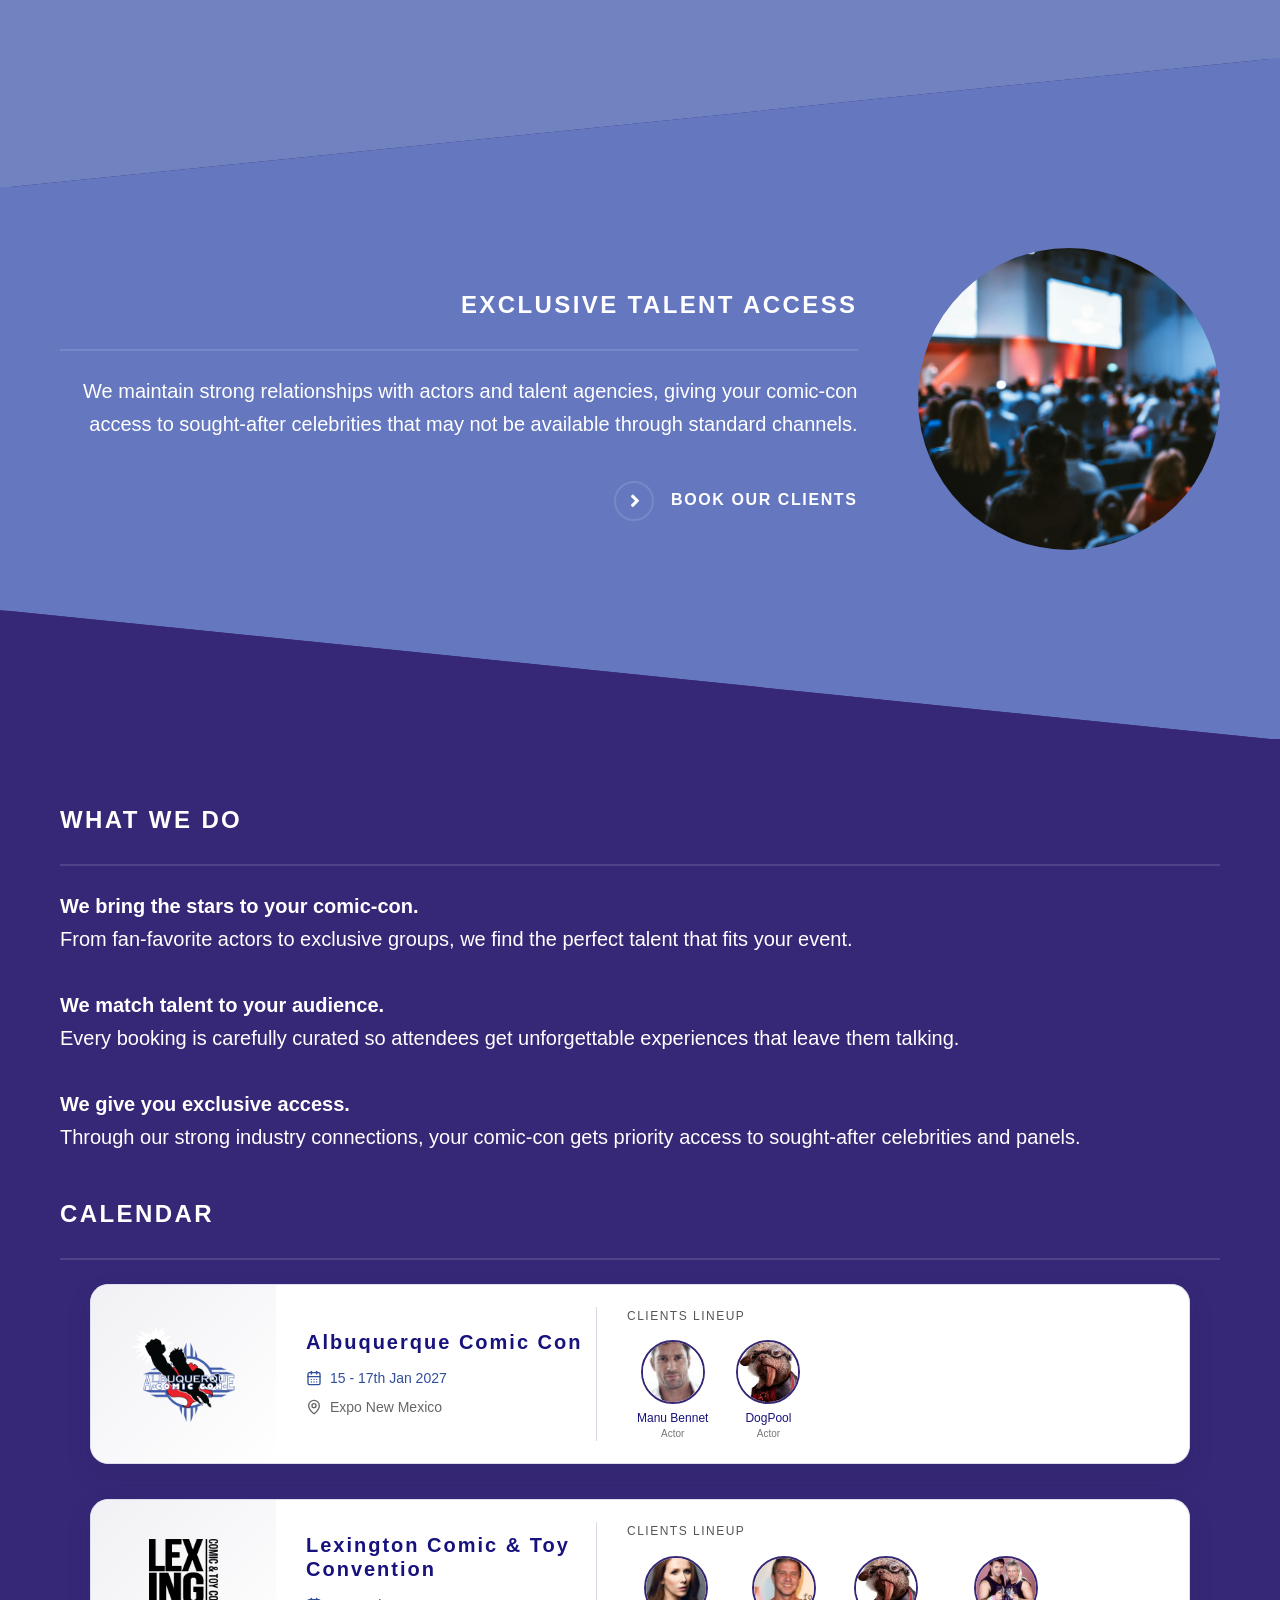
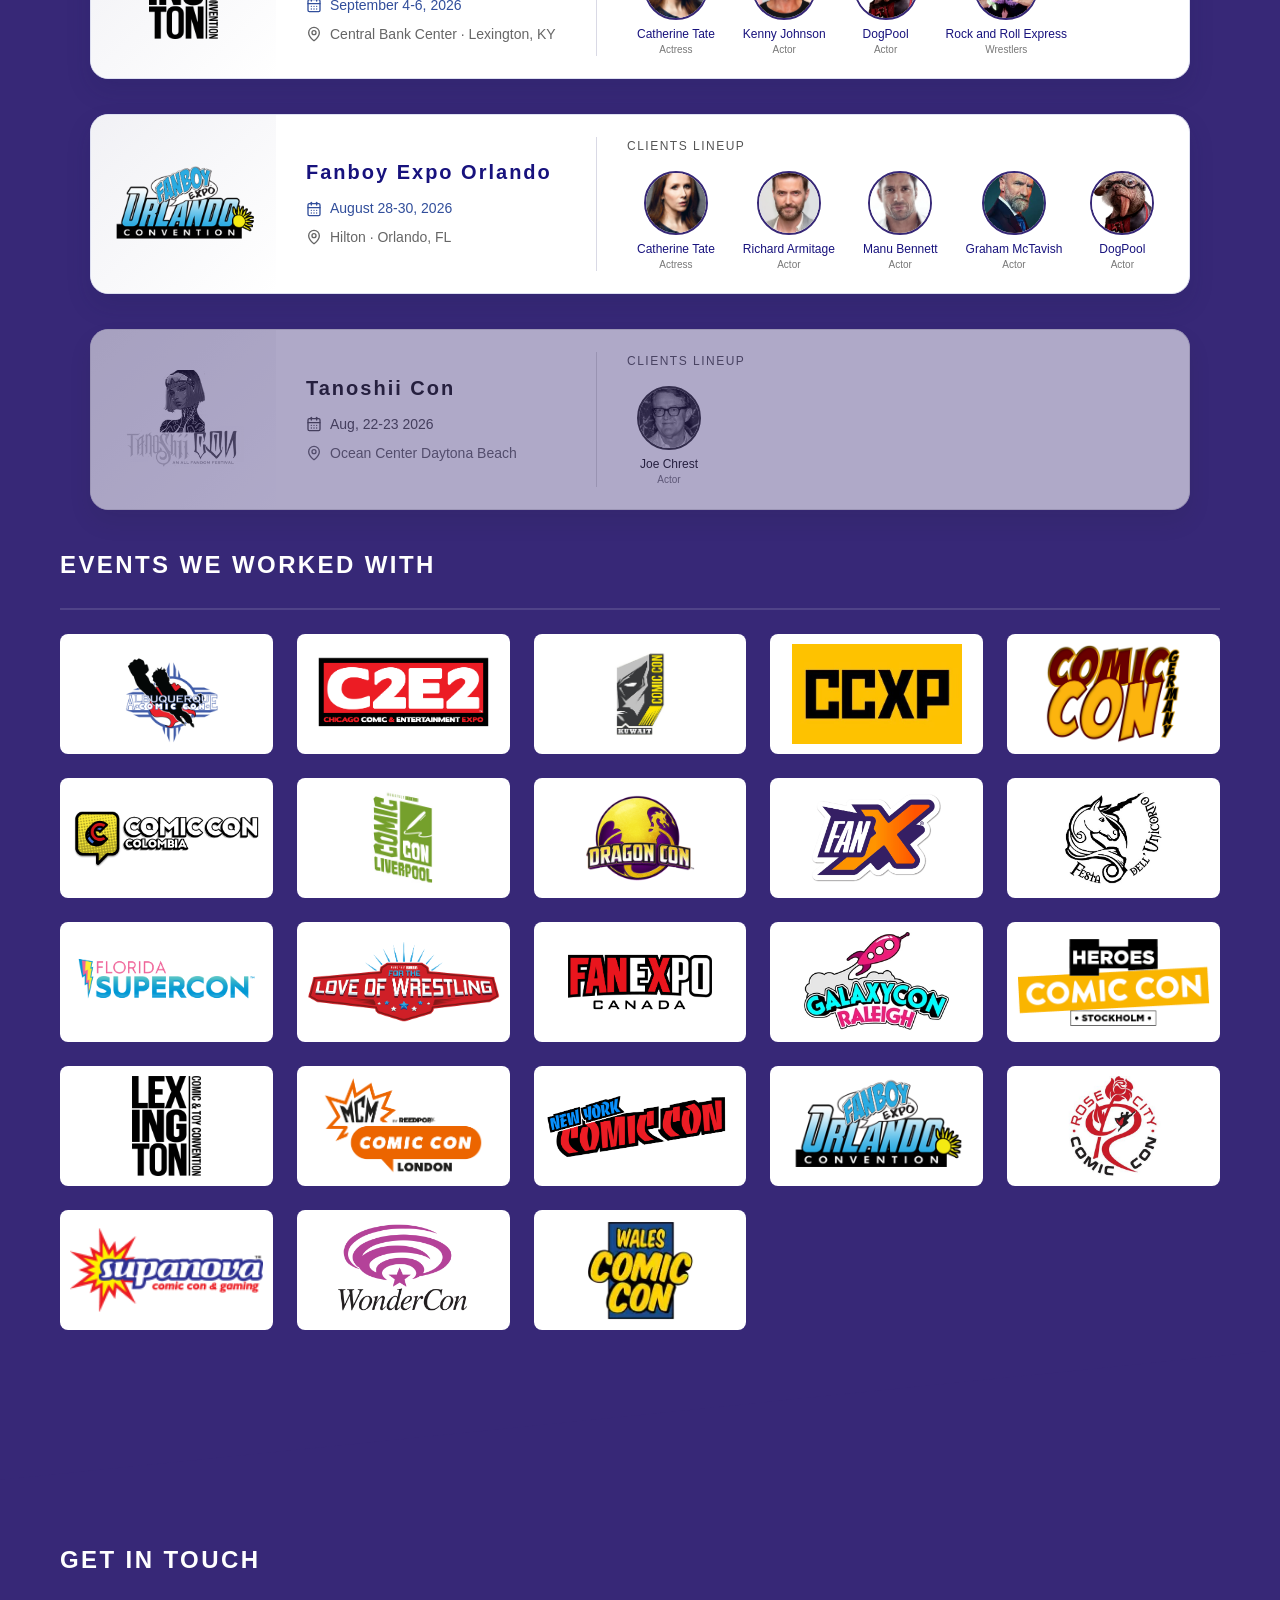
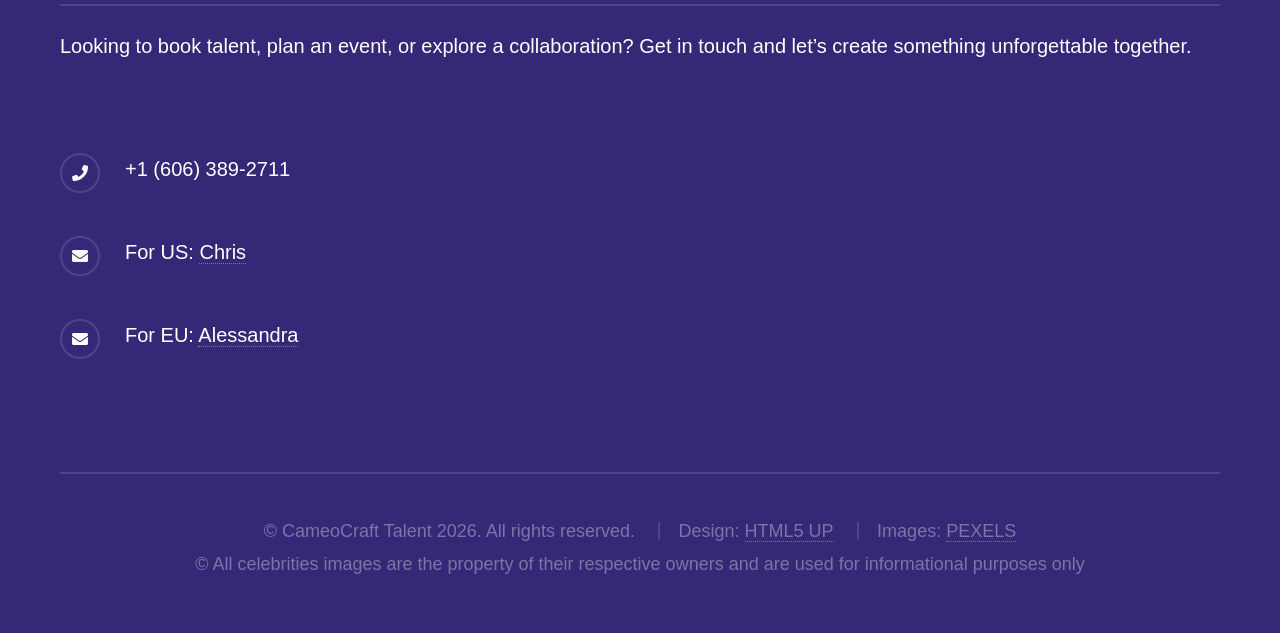
==== commit ec4bb344: "new cons, new clients, polished css" ====
--- a/index.html
+++ b/index.html
@@ -153,8 +153,7 @@
 
 						<!-- Logo -->
 						<div class="event-card__logo">
-							<img src="assets/images/orlfbs.png" alt="Fanboy Expo Orlando" loading="lazy" width="1024"
-								height="1024">
+							<img src="assets/images/abq-comic-conlogo.png" title="Albuquerque Comic Con">
 						</div>
 
 						<!-- Content -->
@@ -163,7 +162,7 @@
 							<!-- Event information -->
 							<div class="event-card__info">
 
-								<h3>Fanboy Expo Orlando</h3>
+								<h3>Albuquerque Comic Con</h3>
 
 								<p class="event-card__date">
 									<svg xmlns="http://www.w3.org/2000/svg" width="24" height="24" viewBox="0 0 24 24"
@@ -181,7 +180,7 @@
 										<path d="M16 18h.01" />
 									</svg>
 
-									August 28-30, 2026
+									15 - 17th Jan 2027
 								</p>
 
 								<p class="event-card__location">
@@ -193,47 +192,26 @@
 										<circle cx="12" cy="10" r="3" />
 									</svg>
 
-									<span>Hilton · Orlando, FL</span>
-								</p>
-
-							</div>
-
-							<!-- Celebrity lineup -->
+									<span>
+Expo New Mexico</span>
+								</p>
+
+							</div>
+
+							<!-- Clients lineup -->
 							<div class="event-card__lineup">
 
 								<div class="event-card__lineup-title">
-									Celebrity lineup
+									Clients lineup
 								</div>
 
 								<ul class="event-card__celebrities">
 
 									<li class="event-card__celebrity">
-										<img src="assets/images/talents/actors/richard-armitage.webp" alt="Richard Armitage" loading="lazy"
-											width="768" height="768">
-										<p class="event-card__celebrity-name">
-											Richard Armitage
-										</p>
-										<p class="event-card__celebrity-role">
-											Actor 
-										</p>
-									</li>
-
-									<li class="event-card__celebrity">
-										<img src="assets/images/talents/actors/manu-bennett.webp" alt="Manu Bennett" loading="lazy"
-											width="768" height="768">
-										<p class="event-card__celebrity-name">
-											Manu Bennett
-										</p>
-										<p class="event-card__celebrity-role">
-											Actor
-										</p>
-									</li>
-
-									<li class="event-card__celebrity">
-										<img src="assets/images/talents/actors/Graham-McTavish.jfif" alt="Graham McTavish" loading="lazy"
-											width="768" height="768">
-										<p class="event-card__celebrity-name">
-											Graham McTavish
+										<img src="assets/images/talents/actors/manu-bennett.webp" alt="Manu Bennet" loading="lazy"
+											width="768" height="768">
+										<p class="event-card__celebrity-name">
+											Manu Bennet
 										</p>
 										<p class="event-card__celebrity-role">
 											Actor
@@ -258,6 +236,7 @@
 						</div>
 
 					</article>
+
 					<article class="event-card">
 
 						<!-- Logo -->
@@ -307,14 +286,24 @@
 
 							</div>
 
-							<!-- Celebrity lineup -->
+							<!-- Clients lineup -->
 							<div class="event-card__lineup">
 
 								<div class="event-card__lineup-title">
-									Celebrity lineup
+									Clients lineup
 								</div>
 
 								<ul class="event-card__celebrities">
+									<li class="event-card__celebrity">
+										<img src="assets/images/talents/actors/chaterine-tate.webp" alt="Catherine Tate" loading="lazy"
+											width="768" height="768">
+										<p class="event-card__celebrity-name">
+											Catherine Tate
+										</p>
+										<p class="event-card__celebrity-role">
+											Actress
+										</p>
+									</li>
 
 									<li class="event-card__celebrity">
 										<img src="assets/images/talents/actors/Kenny-Johnson.png" alt="Kenny Johnson" loading="lazy"
@@ -332,6 +321,218 @@
 											width="768" height="768">
 										<p class="event-card__celebrity-name">
 											DogPool
+										</p>
+										<p class="event-card__celebrity-role">
+											Actor
+										</p>
+									</li>
+
+									<li class="event-card__celebrity">
+										<img src="assets/images/talents/wrestlers/The_Rock_27_Roll_Express.webp" alt="Rock and Roll Express" loading="lazy"
+											width="768" height="768">
+										<p class="event-card__celebrity-name">
+											Rock and Roll Express
+										</p>
+										<p class="event-card__celebrity-role">
+											Wrestlers
+										</p>
+									</li>
+
+								</ul>
+
+							</div>
+
+						</div>
+
+					</article>
+					
+					
+					<article class="event-card">
+
+						<!-- Logo -->
+						<div class="event-card__logo">
+							<img src="assets/images/orlfbs.png" alt="Fanboy Expo Orlando" loading="lazy" width="1024"
+								height="1024">
+						</div>
+
+						<!-- Content -->
+						<div class="event-card__content">
+
+							<!-- Event information -->
+							<div class="event-card__info">
+
+								<h3>Fanboy Expo Orlando</h3>
+
+								<p class="event-card__date">
+									<svg xmlns="http://www.w3.org/2000/svg" width="24" height="24" viewBox="0 0 24 24"
+										fill="none" stroke="currentColor" stroke-width="2" stroke-linecap="round"
+										stroke-linejoin="round">
+										<path d="M8 2v4" />
+										<path d="M16 2v4" />
+										<rect width="18" height="18" x="3" y="4" rx="2" />
+										<path d="M3 10h18" />
+										<path d="M8 14h.01" />
+										<path d="M12 14h.01" />
+										<path d="M16 14h.01" />
+										<path d="M8 18h.01" />
+										<path d="M12 18h.01" />
+										<path d="M16 18h.01" />
+									</svg>
+
+									August 28-30, 2026
+								</p>
+
+								<p class="event-card__location">
+									<svg xmlns="http://www.w3.org/2000/svg" width="24" height="24" viewBox="0 0 24 24"
+										fill="none" stroke="currentColor" stroke-width="2" stroke-linecap="round"
+										stroke-linejoin="round">
+										<path
+											d="M20 10c0 4.993-5.539 10.193-7.399 11.799a1 1 0 0 1-1.202 0C9.539 20.193 4 14.993 4 10a8 8 0 0 1 16 0" />
+										<circle cx="12" cy="10" r="3" />
+									</svg>
+
+									<span>Hilton · Orlando, FL</span>
+								</p>
+
+							</div>
+
+							<!-- Clients lineup -->
+							<div class="event-card__lineup">
+
+								<div class="event-card__lineup-title">
+									Clients lineup
+								</div>
+
+								<ul class="event-card__celebrities">
+									
+
+									<li class="event-card__celebrity">
+										<img src="assets/images/talents/actors/chaterine-tate.webp" alt="Catherine Tate" loading="lazy"
+											width="768" height="768">
+										<p class="event-card__celebrity-name">
+											Catherine Tate
+										</p>
+										<p class="event-card__celebrity-role">
+											Actress
+										</p>
+									</li>
+
+									<li class="event-card__celebrity">
+										<img src="assets/images/talents/actors/richard-armitage.webp" alt="Richard Armitage" loading="lazy"
+											width="768" height="768">
+										<p class="event-card__celebrity-name">
+											Richard Armitage
+										</p>
+										<p class="event-card__celebrity-role">
+											Actor 
+										</p>
+									</li>
+
+									<li class="event-card__celebrity">
+										<img src="assets/images/talents/actors/manu-bennett.webp" alt="Manu Bennett" loading="lazy"
+											width="768" height="768">
+										<p class="event-card__celebrity-name">
+											Manu Bennett
+										</p>
+										<p class="event-card__celebrity-role">
+											Actor
+										</p>
+									</li>
+
+									<li class="event-card__celebrity">
+										<img src="assets/images/talents/actors/Graham-McTavish.jfif" alt="Graham McTavish" loading="lazy"
+											width="768" height="768">
+										<p class="event-card__celebrity-name">
+											Graham McTavish
+										</p>
+										<p class="event-card__celebrity-role">
+											Actor
+										</p>
+									</li>
+
+									<li class="event-card__celebrity">
+										<img src="assets/images/talents/actors/Dogpool.webp" alt="DogPool" loading="lazy"
+											width="768" height="768">
+										<p class="event-card__celebrity-name">
+											DogPool
+										</p>
+										<p class="event-card__celebrity-role">
+											Actor
+										</p>
+									</li>
+
+								</ul>
+
+							</div>
+
+						</div>
+
+					</article>
+
+					<article class="event-card disabled">
+
+						<!-- Logo -->
+						<div class="event-card__logo">
+							<img src="assets/images/TanoshiiLogo transparent.avif" alt="Tanoshii Con" loading="lazy"
+								width="1024" height="1024">
+						</div>
+
+						<!-- Content -->
+						<div class="event-card__content">
+
+							<!-- Event information -->
+							<div class="event-card__info">
+
+								<h3>Tanoshii Con</h3>
+
+								<p class="event-card__date">
+									<svg xmlns="http://www.w3.org/2000/svg" width="24" height="24" viewBox="0 0 24 24"
+										fill="none" stroke="currentColor" stroke-width="2" stroke-linecap="round"
+										stroke-linejoin="round">
+										<path d="M8 2v4" />
+										<path d="M16 2v4" />
+										<rect width="18" height="18" x="3" y="4" rx="2" />
+										<path d="M3 10h18" />
+										<path d="M8 14h.01" />
+										<path d="M12 14h.01" />
+										<path d="M16 14h.01" />
+										<path d="M8 18h.01" />
+										<path d="M12 18h.01" />
+										<path d="M16 18h.01" />
+									</svg>
+
+									Aug, 22-23 2026
+								</p>
+
+								<p class="event-card__location">
+									<svg xmlns="http://www.w3.org/2000/svg" width="24" height="24" viewBox="0 0 24 24"
+										fill="none" stroke="currentColor" stroke-width="2" stroke-linecap="round"
+										stroke-linejoin="round">
+										<path
+											d="M20 10c0 4.993-5.539 10.193-7.399 11.799a1 1 0 0 1-1.202 0C9.539 20.193 4 14.993 4 10a8 8 0 0 1 16 0" />
+										<circle cx="12" cy="10" r="3" />
+									</svg>
+
+									<span>
+Ocean Center Daytona Beach</span>
+								</p>
+
+							</div>
+
+							<!-- Clients lineup -->
+							<div class="event-card__lineup">
+
+								<div class="event-card__lineup-title">
+									Clients lineup
+								</div>
+
+								<ul class="event-card__celebrities">
+
+									<li class="event-card__celebrity">
+										<img src="assets/images/talents/actors/joe-chrest.jpg" alt="Joe Chrest" loading="lazy"
+											width="768" height="768">
+										<p class="event-card__celebrity-name">
+											Joe Chrest
 										</p>
 										<p class="event-card__celebrity-role">
 											Actor
--- a/assets/css/main.css
+++ b/assets/css/main.css
@@ -39,6 +39,7 @@
 blockquote, q {
   quotes: none;
 }
+
 blockquote:before, blockquote:after, q:before, q:after {
   content: "";
   content: none;
@@ -98,6 +99,7 @@
   background-attachment: fixed, fixed;
   background-position: center, center;
 }
+
 body.is-preload *, body.is-preload *:before, body.is-preload *:after {
   -moz-animation: none !important;
   -webkit-animation: none !important;
@@ -108,9 +110,11 @@
   -ms-transition: none !important;
   transition: none !important;
 }
+
 body.talents {
   background-image: linear-gradient(to top, rgba(55, 40, 119, 0.8), rgba(55, 40, 119, 0.8)), url("../images/manu.jpg");
 }
+
 body.services {
   background-image: linear-gradient(to top, rgba(55, 40, 119, 0.8), rgba(55, 40, 119, 0.8)), url("../images/connor-gan-bAvxyfH-WuY-unsplash.jpg");
 }
@@ -201,21 +205,16 @@
   color: #ffffff;
   text-decoration: none;
 }
+
 a:hover {
   border-bottom-color: transparent;
   color: #ffffff !important;
 }
+
 a.special:not(.button) {
   text-decoration: none;
-  border-bottom: 0;
-  display: block;
-  font-family: Raleway, Helvetica, sans-serif;
-  font-size: 0.8em;
-  font-weight: 700;
-  letter-spacing: 0.1em;
-  margin: 0 0 2em 0;
-  text-transform: uppercase;
-}
+}
+
 a.special:not(.button):before {
   -moz-osx-font-smoothing: grayscale;
   -webkit-font-smoothing: antialiased;
@@ -228,6 +227,18 @@
   font-family: "Font Awesome 5 Free";
   font-weight: 900;
 }
+
+a.special:not(.button) {
+  border-bottom: 0;
+  display: block;
+  font-family: Raleway, Helvetica, sans-serif;
+  font-size: 0.8em;
+  font-weight: 700;
+  letter-spacing: 0.1em;
+  margin: 0 0 2em 0;
+  text-transform: uppercase;
+}
+
 a.special:not(.button):before {
   -moz-transition: background-color 0.2s ease-in-out;
   -webkit-transition: background-color 0.2s ease-in-out;
@@ -246,9 +257,11 @@
   vertical-align: middle;
   width: 2em;
 }
+
 a.special:not(.button):hover:before {
   background-color: rgba(255, 255, 255, 0.025);
 }
+
 a.special:not(.button):active:before {
   background-color: rgba(255, 255, 255, 0.075);
 }
@@ -274,14 +287,17 @@
   margin: 0 0 1em 0;
   text-transform: uppercase;
 }
+
 h1 a, h2 a, h3 a, h4 a, h5 a, h6 a {
   color: inherit;
   text-decoration: none;
   border-bottom: 0;
 }
+
 h1 span, h2 span, h3 span, h4 span, h5 span, h6 span {
   font-weight: 200;
 }
+
 h1.major, h2.major, h3.major, h4.major, h5.major, h6.major {
   padding-bottom: 1em;
   border-bottom: solid 2px rgba(255, 255, 255, 0.125);
@@ -350,6 +366,7 @@
   font-size: 0.9em;
   margin: 0 0 2em 0;
 }
+
 pre code {
   display: block;
   line-height: 1.75em;
@@ -362,6 +379,7 @@
   border-bottom: solid 2px rgba(255, 255, 255, 0.125);
   margin: 2.5em 0;
 }
+
 hr.major {
   margin: 4em 0;
 }
@@ -385,183 +403,241 @@
   box-sizing: border-box;
   align-items: stretch;
 }
+
 .row > * {
   box-sizing: border-box;
 }
+
 .row.gtr-uniform > * > :last-child {
   margin-bottom: 0;
 }
+
 .row.aln-left {
   justify-content: flex-start;
 }
+
 .row.aln-center {
   justify-content: center;
 }
+
 .row.aln-right {
   justify-content: flex-end;
 }
+
 .row.aln-top {
   align-items: flex-start;
 }
+
 .row.aln-middle {
   align-items: center;
 }
+
 .row.aln-bottom {
   align-items: flex-end;
 }
+
 .row > .imp {
   order: -1;
 }
+
 .row > .col-1 {
   width: 8.3333333333%;
 }
+
 .row > .off-1 {
   margin-left: 8.3333333333%;
 }
+
 .row > .col-2 {
   width: 16.6666666667%;
 }
+
 .row > .off-2 {
   margin-left: 16.6666666667%;
 }
+
 .row > .col-3 {
   width: 25%;
 }
+
 .row > .off-3 {
   margin-left: 25%;
 }
+
 .row > .col-4 {
   width: 33.3333333333%;
 }
+
 .row > .off-4 {
   margin-left: 33.3333333333%;
 }
+
 .row > .col-5 {
   width: 41.6666666667%;
 }
+
 .row > .off-5 {
   margin-left: 41.6666666667%;
 }
+
 .row > .col-6 {
   width: 50%;
 }
+
 .row > .off-6 {
   margin-left: 50%;
 }
+
 .row > .col-7 {
   width: 58.3333333333%;
 }
+
 .row > .off-7 {
   margin-left: 58.3333333333%;
 }
+
 .row > .col-8 {
   width: 66.6666666667%;
 }
+
 .row > .off-8 {
   margin-left: 66.6666666667%;
 }
+
 .row > .col-9 {
   width: 75%;
 }
+
 .row > .off-9 {
   margin-left: 75%;
 }
+
 .row > .col-10 {
   width: 83.3333333333%;
 }
+
 .row > .off-10 {
   margin-left: 83.3333333333%;
 }
+
 .row > .col-11 {
   width: 91.6666666667%;
 }
+
 .row > .off-11 {
   margin-left: 91.6666666667%;
 }
+
 .row > .col-12 {
   width: 100%;
 }
+
 .row > .off-12 {
   margin-left: 100%;
 }
+
 .row.gtr-0 {
   margin-top: 0;
   margin-left: 0em;
 }
+
 .row.gtr-0 > * {
   padding: 0 0 0 0em;
 }
+
 .row.gtr-0.gtr-uniform {
   margin-top: 0em;
 }
+
 .row.gtr-0.gtr-uniform > * {
   padding-top: 0em;
 }
+
 .row.gtr-25 {
   margin-top: 0;
   margin-left: -0.4375em;
 }
+
 .row.gtr-25 > * {
   padding: 0 0 0 0.4375em;
 }
+
 .row.gtr-25.gtr-uniform {
   margin-top: -0.4375em;
 }
+
 .row.gtr-25.gtr-uniform > * {
   padding-top: 0.4375em;
 }
+
 .row.gtr-50 {
   margin-top: 0;
   margin-left: -0.875em;
 }
+
 .row.gtr-50 > * {
   padding: 0 0 0 0.875em;
 }
+
 .row.gtr-50.gtr-uniform {
   margin-top: -0.875em;
 }
+
 .row.gtr-50.gtr-uniform > * {
   padding-top: 0.875em;
 }
+
 .row {
   margin-top: 0;
   margin-left: -1.75em;
 }
+
 .row > * {
   padding: 0 0 0 1.75em;
 }
+
 .row.gtr-uniform {
   margin-top: -1.75em;
 }
+
 .row.gtr-uniform > * {
   padding-top: 1.75em;
 }
+
 .row.gtr-150 {
   margin-top: 0;
   margin-left: -2.625em;
 }
+
 .row.gtr-150 > * {
   padding: 0 0 0 2.625em;
 }
+
 .row.gtr-150.gtr-uniform {
   margin-top: -2.625em;
 }
+
 .row.gtr-150.gtr-uniform > * {
   padding-top: 2.625em;
 }
+
 .row.gtr-200 {
   margin-top: 0;
   margin-left: -3.5em;
 }
+
 .row.gtr-200 > * {
   padding: 0 0 0 3.5em;
 }
+
 .row.gtr-200.gtr-uniform {
   margin-top: -3.5em;
 }
+
 .row.gtr-200.gtr-uniform > * {
   padding-top: 3.5em;
 }
+
 @media screen and (max-width: 1680px) {
   .row {
     display: flex;
@@ -1672,7 +1748,6 @@
     padding-top: 2.5em;
   }
 }
-
 /* Section/Article */
 section.special, article.special {
   text-align: center;
@@ -1685,11 +1760,13 @@
   margin-bottom: 2em;
   padding: 1.5em;
 }
+
 .box > :last-child,
 .box > :last-child > :last-child,
 .box > :last-child > :last-child > :last-child {
   margin-bottom: 0;
 }
+
 .box.alt {
   border: 0;
   border-radius: 0;
@@ -1699,9 +1776,8 @@
 /* Icon */
 .icon {
   text-decoration: none;
-  border-bottom: none;
-  position: relative;
-}
+}
+
 .icon:before {
   -moz-osx-font-smoothing: grayscale;
   -webkit-font-smoothing: antialiased;
@@ -1714,15 +1790,24 @@
   font-family: "Font Awesome 5 Free";
   font-weight: 400;
 }
+
+.icon {
+  border-bottom: none;
+  position: relative;
+}
+
 .icon > .label {
   display: none;
 }
+
 .icon:before {
   line-height: inherit;
 }
+
 .icon.solid:before {
   font-weight: 900;
 }
+
 .icon.brands:before {
   font-family: "Font Awesome 5 Brands";
 }
@@ -1734,39 +1819,48 @@
   display: inline-block;
   position: relative;
 }
+
 .image img {
   border-radius: 5px;
   display: block;
 }
+
 .image.left, .image.right {
   max-width: 40%;
 }
+
 .image.left img, .image.right img {
   width: 100%;
 }
+
 .image.left {
   float: left;
   padding: 0 1.5em 1em 0;
   top: 0.25em;
 }
+
 .image.right {
   float: right;
   padding: 0 0 1em 1.5em;
   top: 0.25em;
 }
+
 .image.fit {
   display: block;
   margin: 0 0 2em 0;
   width: 100%;
 }
+
 .image.fit img {
   width: 100%;
 }
+
 .image.main {
   display: block;
   margin: 0 0 3em 0;
   width: 100%;
 }
+
 .image.main img {
   width: 100%;
 }
@@ -1777,6 +1871,7 @@
   margin: 0 0 2em 0;
   padding-left: 1.25em;
 }
+
 ol li {
   padding-left: 0.25em;
 }
@@ -1786,17 +1881,21 @@
   margin: 0 0 2em 0;
   padding-left: 1em;
 }
+
 ul li {
   padding-left: 0.5em;
 }
+
 ul.alt {
   list-style: none;
   padding-left: 0;
 }
+
 ul.alt li {
   border-top: solid 1px rgba(255, 255, 255, 0.125);
   padding: 0.5em 0;
 }
+
 ul.alt li:first-child {
   border-top: 0;
   padding-top: 0;
@@ -1805,11 +1904,13 @@
 dl {
   margin: 0 0 2em 0;
 }
+
 dl dt {
   display: block;
   font-weight: 600;
   margin: 0 0 1em 0;
 }
+
 dl dd {
   margin-left: 2em;
 }
@@ -1825,10 +1926,12 @@
   margin-left: -1em;
   padding-left: 0;
 }
+
 ul.actions li {
   padding: 0 0 0 1em;
   vertical-align: middle;
 }
+
 ul.actions.special {
   -moz-justify-content: center;
   -webkit-justify-content: center;
@@ -1837,9 +1940,11 @@
   width: 100%;
   margin-left: 0;
 }
+
 ul.actions.special li:first-child {
   padding-left: 0;
 }
+
 ul.actions.stacked {
   -moz-flex-direction: column;
   -webkit-flex-direction: column;
@@ -1847,15 +1952,19 @@
   flex-direction: column;
   margin-left: 0;
 }
+
 ul.actions.stacked li {
   padding: 1.3em 0 0 0;
 }
+
 ul.actions.stacked li:first-child {
   padding-top: 0;
 }
+
 ul.actions.fit {
   width: calc(100% + 1em);
 }
+
 ul.actions.fit li {
   -moz-flex-grow: 1;
   -webkit-flex-grow: 1;
@@ -1867,12 +1976,15 @@
   flex-shrink: 1;
   width: 100%;
 }
+
 ul.actions.fit li > * {
   width: 100%;
 }
+
 ul.actions.fit.stacked {
   width: 100%;
 }
+
 @media screen and (max-width: 480px) {
   ul.actions:not(.fixed) {
     -moz-flex-direction: column;
@@ -1916,7 +2028,6 @@
     margin-left: -0.5rem;
   }
 }
-
 .event-card {
   display: flex;
   width: 100%;
@@ -1930,22 +2041,31 @@
   margin-bottom: 35px;
   box-shadow: 0 12px 25px rgba(30, 30, 80, 0.15);
 }
+
+.event-card.disabled {
+  filter: grayscale(1);
+  opacity: 0.6;
+}
+
 .event-card__logo {
-  flex: 0 0 255px;
-  padding: 22px 30px;
+  flex: 0 0 185px;
+  padding: 22px 20px;
   display: flex;
   align-items: center;
   justify-content: center;
   gap: 15px;
   background: linear-gradient(135deg, #f1f1f5 0%, #fff 100%);
 }
+
 .event-card__logo img {
   display: block;
   max-height: 100px;
+  max-width: 100%;
   width: auto;
   height: 100%;
   object-fit: contain;
 }
+
 .event-card__content {
   display: flex;
   align-items: center;
@@ -1953,9 +2073,11 @@
   min-width: 0;
   padding: 22px 30px;
 }
+
 .event-card__info {
   flex: 0 0 290px;
 }
+
 .event-card__info h3 {
   margin: 0 0 14px;
   text-transform: capitalize;
@@ -1964,6 +2086,7 @@
   line-height: 1.2;
   font-weight: 700;
 }
+
 .event-card__date {
   display: flex;
   align-items: center;
@@ -1973,6 +2096,7 @@
   font-size: 14px;
   line-height: 1.5;
 }
+
 .event-card__location {
   display: flex;
   align-items: flex-start;
@@ -1982,20 +2106,24 @@
   font-size: 14px;
   line-height: 1.5;
 }
+
 .event-card svg {
   width: 16px;
   height: 16px;
   flex: 0 0 16px;
 }
+
 .event-card__location svg {
   margin-top: 2px;
 }
+
 .event-card__lineup {
   flex: 1;
   min-width: 0;
   padding-left: 30px;
   border-left: 1px solid #d9d9e5;
 }
+
 .event-card__lineup-title {
   margin-bottom: 14px;
   color: #555;
@@ -2004,17 +2132,21 @@
   text-transform: uppercase;
   letter-spacing: 1.5px;
 }
+
 .event-card__celebrities {
   display: flex;
   align-items: flex-start;
-  gap: 28px;
+  gap: 18px;
+  flex-wrap: wrap;
   margin: 0;
   padding: 0;
   list-style: none;
 }
+
 .event-card__celebrity {
   text-align: center;
 }
+
 .event-card__celebrity img {
   display: block;
   width: 64px;
@@ -2024,6 +2156,7 @@
   border: 2px solid #372877;
   border-radius: 50%;
 }
+
 .event-card__celebrity-name {
   margin: 0;
   color: #17127d;
@@ -2031,12 +2164,14 @@
   line-height: 1.25;
   white-space: nowrap;
 }
+
 .event-card__celebrity-role {
   margin: 2px 0 0;
   color: #777;
   font-size: 10px;
   line-height: 1.25;
 }
+
 @media (max-width: 800px) {
   .event-card {
     flex-direction: column;
@@ -2064,20 +2199,22 @@
     justify-content: center;
   }
 }
-
 /* Icons */
 ul.icons {
   cursor: default;
   list-style: none;
   padding-left: 0;
 }
+
 ul.icons li {
   display: inline-block;
   padding: 0 1em 0 0;
 }
+
 ul.icons li:last-child {
   padding-right: 0;
 }
+
 ul.icons li .icon:before {
   font-size: 1.25em;
 }
@@ -2087,12 +2224,11 @@
   list-style: none;
   padding: 0;
 }
+
 ul.contact li {
   text-decoration: none;
-  margin: 2.5em 0 0 0;
-  padding: 0 0 0 3.25em;
-  position: relative;
-}
+}
+
 ul.contact li:before {
   -moz-osx-font-smoothing: grayscale;
   -webkit-font-smoothing: antialiased;
@@ -2105,6 +2241,13 @@
   font-family: "Font Awesome 5 Free";
   font-weight: 400;
 }
+
+ul.contact li {
+  margin: 2.5em 0 0 0;
+  padding: 0 0 0 3.25em;
+  position: relative;
+}
+
 ul.contact li:before {
   border-radius: 100%;
   border: solid 2px rgba(255, 255, 255, 0.125);
@@ -2118,26 +2261,29 @@
   top: 0;
   width: 2.5em;
 }
+
 ul.contact li:first-child {
   margin-top: 0;
 }
+
 @media screen and (max-width: 736px) {
   ul.contact li {
     margin: 1.5em 0 0 0;
   }
 }
-
 /* Pagination */
 ul.pagination {
   cursor: default;
   list-style: none;
   padding-left: 0;
 }
+
 ul.pagination li {
   display: inline-block;
   padding-left: 0;
   vertical-align: middle;
 }
+
 ul.pagination li > .page {
   -moz-transition: background-color 0.2s ease-in-out, color 0.2s ease-in-out;
   -webkit-transition: background-color 0.2s ease-in-out, color 0.2s ease-in-out;
@@ -2153,18 +2299,23 @@
   padding: 0 0.5em;
   text-align: center;
 }
+
 ul.pagination li > .page:hover {
   background-color: rgba(255, 255, 255, 0.025);
 }
+
 ul.pagination li > .page.active {
   background-color: #7d8cc4;
 }
+
 ul.pagination li:first-child {
   padding-right: 0.75em;
 }
+
 ul.pagination li:last-child {
   padding-left: 0.75em;
 }
+
 @media screen and (max-width: 480px) {
   ul.pagination li:nth-child(n+2):nth-last-child(n+2) {
     display: none;
@@ -2183,7 +2334,6 @@
     padding-left: 0.325em;
   }
 }
-
 /* Table */
 .table-wrapper {
   -webkit-overflow-scrolling: touch;
@@ -2194,17 +2344,21 @@
   margin: 0 0 2em 0;
   width: 100%;
 }
+
 table tbody tr {
   border: solid 1px rgba(255, 255, 255, 0.125);
   border-left: 0;
   border-right: 0;
 }
+
 table tbody tr:nth-child(2n+1) {
   background-color: rgba(255, 255, 255, 0.025);
 }
+
 table td {
   padding: 0.75em 0.75em;
 }
+
 table th {
   color: #ffffff;
   font-size: 0.9em;
@@ -2212,29 +2366,37 @@
   padding: 0 0.75em 0.75em 0.75em;
   text-align: left;
 }
+
 table thead {
   border-bottom: solid 2px rgba(255, 255, 255, 0.125);
 }
+
 table tfoot {
   border-top: solid 2px rgba(255, 255, 255, 0.125);
 }
+
 table.alt {
   border-collapse: separate;
 }
+
 table.alt tbody tr td {
   border: solid 1px rgba(255, 255, 255, 0.125);
   border-left-width: 0;
   border-top-width: 0;
 }
+
 table.alt tbody tr td:first-child {
   border-left-width: 1px;
 }
+
 table.alt tbody tr:first-child td {
   border-top-width: 1px;
 }
+
 table.alt thead {
   border-bottom: 0;
 }
+
 table.alt tfoot {
   border-top: 0;
 }
@@ -2272,6 +2434,7 @@
   text-transform: uppercase;
   white-space: nowrap;
 }
+
 input[type=submit]:hover,
 input[type=reset]:hover,
 input[type=button]:hover,
@@ -2279,6 +2442,7 @@
 .button:hover {
   background-color: rgba(255, 255, 255, 0.025);
 }
+
 input[type=submit]:active,
 input[type=reset]:active,
 input[type=button]:active,
@@ -2286,6 +2450,7 @@
 .button:active {
   background-color: rgba(255, 255, 255, 0.075);
 }
+
 input[type=submit].icon:before,
 input[type=reset].icon:before,
 input[type=button].icon:before,
@@ -2294,6 +2459,7 @@
   margin-right: 0.5em;
   color: rgba(255, 255, 255, 0.35);
 }
+
 input[type=submit].primary,
 input[type=reset].primary,
 input[type=button].primary,
@@ -2302,27 +2468,31 @@
   background-color: #7d8cc4;
   box-shadow: none;
 }
+
 input[type=submit].primary:hover,
 input[type=reset].primary:hover,
 input[type=button].primary:hover,
 button.primary:hover,
 .button.primary:hover {
-  background-color: #8996c7;
-}
+  background-color: rgb(53.6574743231%, 58.8477710051%, 78.2248786181%);
+}
+
 input[type=submit].primary:active,
 input[type=reset].primary:active,
 input[type=button].primary:active,
 button.primary:active,
 .button.primary:active {
-  background-color: #7182c1;
-}
+  background-color: rgb(44.2917413632%, 50.9041787325%, 75.590611578%);
+}
+
 input[type=submit].primary.icon:before,
 input[type=reset].primary.icon:before,
 input[type=button].primary.icon:before,
 button.primary.icon:before,
 .button.primary.icon:before {
-  color: #9ea9d3;
-}
+  color: rgb(61.7647058824%, 66.1764705882%, 82.6470588235%);
+}
+
 input[type=submit].fit,
 input[type=reset].fit,
 input[type=button].fit,
@@ -2330,6 +2500,7 @@
 .button.fit {
   width: 100%;
 }
+
 input[type=submit].small,
 input[type=reset].small,
 input[type=button].small,
@@ -2337,6 +2508,7 @@
 .button.small {
   font-size: 0.6em;
 }
+
 input[type=submit].large,
 input[type=reset].large,
 input[type=button].large,
@@ -2344,6 +2516,7 @@
 .button.large {
   font-size: 1em;
 }
+
 input[type=submit].disabled, input[type=submit]:disabled,
 input[type=reset].disabled,
 input[type=reset]:disabled,
@@ -2355,6 +2528,7 @@
 .button:disabled {
   opacity: 0.25;
 }
+
 @media screen and (max-width: 480px) {
   input[type=submit],
   input[type=reset],
@@ -2364,7 +2538,6 @@
     padding: 0;
   }
 }
-
 /* Features */
 .features {
   display: -moz-flex;
@@ -2377,16 +2550,19 @@
   flex-wrap: wrap;
   margin: 0 0 2em 0;
 }
+
 .features article {
   padding: 1.75em 1.75em 0.1em 1.75em;
-  background-color: #3d2d81;
+  background-color: rgb(23.9620701096%, 17.7083555309%, 50.6445856456%);
   border-radius: 5px;
   margin: 1.5em 3em 1.5em 0;
   width: calc(50% - 1.5em);
 }
+
 .features article:nth-child(2n) {
   margin-right: 0;
 }
+
 .features article .image {
   border-radius: 5px 5px 0 0;
   display: block;
@@ -2396,10 +2572,12 @@
   position: relative;
   width: calc(100% + 3.5em);
 }
+
 .features article .image img {
   border-radius: 5px 5px 0 0;
   width: 100%;
 }
+
 @media screen and (max-width: 980px) {
   .features article {
     margin: 1em 2em 1em 0;
@@ -2428,14 +2606,13 @@
     margin: 0 0 2em 0 !important;
   }
 }
-
 /* Header */
 #header {
   -moz-transition: background-color 0.2s ease-in-out;
   -webkit-transition: background-color 0.2s ease-in-out;
   -ms-transition: background-color 0.2s ease-in-out;
   transition: background-color 0.2s ease-in-out;
-  background-color: rgba(61, 45, 129, 0.95);
+  background-color: rgba(23.9620701096%, 17.7083555309%, 50.6445856456%, 0.95);
   left: 0;
   line-height: 3.5em;
   padding: 0 1.25em;
@@ -2447,6 +2624,7 @@
   align-items: center;
   justify-content: space-between;
 }
+
 #header .logo {
   -moz-transition: opacity 2s ease, -moz-transform 1s ease;
   -webkit-transition: opacity 2s ease, -webkit-transform 1s ease;
@@ -2461,10 +2639,12 @@
   max-width: 180px;
   filter: brightness(0) saturate(100%) invert(100%) sepia(100%) saturate(0%) hue-rotate(288deg) brightness(102%) contrast(102%);
 }
+
 #header .logo img {
   display: block;
   width: 100%;
 }
+
 @media screen and (max-width: 736px) {
   #header .logo img {
     max-height: 50px;
@@ -2474,6 +2654,7 @@
   top: 0;
   margin: 0 auto;
 }
+
 #header #contact-link .contact-link {
   display: flex;
   margin: 0;
@@ -2483,15 +2664,18 @@
   margin: 0 auto;
   justify-content: center;
 }
+
 #header #contact-link .contact-link li {
   margin: 0;
   padding: 0;
   font-family: "Source Sans 3", Helvetica, sans-serif;
   font-size: 1rem;
 }
+
 #header #contact-link .contact-link li i {
   margin-right: 8px;
 }
+
 #header #contact-link .contact-link li a {
   border: 0;
   padding: 8px 12px;
@@ -2500,10 +2684,12 @@
   transition: transform 0.3s ease, background-color 0.3s ease;
   /* smooth transition */
 }
+
 #header #contact-link .contact-link li a:hover {
   background-color: rgba(255, 255, 255, 0.15);
   /* slightly brighter bg */
 }
+
 @media screen and (max-width: 736px) {
   #header #contact-link {
     position: absolute;
@@ -2530,9 +2716,11 @@
   opacity: 1;
   visibility: visible;
 }
+
 #header h1 a {
   border: 0;
 }
+
 #header nav {
   font-family: Raleway, Helvetica, sans-serif;
   font-size: 0.8em;
@@ -2544,25 +2732,22 @@
   text-transform: uppercase;
   top: 0.7em;
 }
+
 #header nav a {
   border: 0;
   display: inline-block;
   padding: 0 1em;
 }
+
 #header nav a:before {
   float: right;
   margin-left: 0.75em;
 }
+
 #header nav a[href="#menu"] {
   text-decoration: none;
-  -moz-transition: background-color 0.2s ease-in-out;
-  -webkit-transition: background-color 0.2s ease-in-out;
-  -ms-transition: background-color 0.2s ease-in-out;
-  transition: background-color 0.2s ease-in-out;
-  border-radius: 5px;
-  box-shadow: inset 0 0 0 2px rgba(255, 255, 255, 0.125);
-  padding: 0 1.35em;
-}
+}
+
 #header nav a[href="#menu"]:before {
   -moz-osx-font-smoothing: grayscale;
   -webkit-font-smoothing: antialiased;
@@ -2575,19 +2760,34 @@
   font-family: "Font Awesome 5 Free";
   font-weight: 900;
 }
+
+#header nav a[href="#menu"] {
+  -moz-transition: background-color 0.2s ease-in-out;
+  -webkit-transition: background-color 0.2s ease-in-out;
+  -ms-transition: background-color 0.2s ease-in-out;
+  transition: background-color 0.2s ease-in-out;
+  border-radius: 5px;
+  box-shadow: inset 0 0 0 2px rgba(255, 255, 255, 0.125);
+  padding: 0 1.35em;
+}
+
 #header nav a[href="#menu"]:before {
   content: "\f0c9";
   line-height: inherit;
 }
+
 #header nav a[href="#menu"]:hover {
   background-color: rgba(255, 255, 255, 0.025);
 }
+
 #header nav a[href="#menu"]:active {
   background-color: rgba(255, 255, 255, 0.075);
 }
+
 #header.alt {
-  background-color: rgba(61, 45, 129, 0.45);
-}
+  background-color: rgba(23.9620701096%, 17.7083555309%, 50.6445856456%, 0.45);
+}
+
 @media screen and (max-width: 980px) {
   #header nav a {
     display: flex;
@@ -2637,7 +2837,6 @@
     padding-right: 1.25em;
   }
 }
-
 /* Menu */
 #page-wrapper {
   -moz-transition: -moz-filter 0.25s ease;
@@ -2680,6 +2879,7 @@
   visibility: hidden;
   width: 100%;
 }
+
 #menu .inner {
   padding: 2.5em 1.5em 0.5em 1.5em;
   -moz-transform: translateY(0.5em);
@@ -2699,10 +2899,12 @@
   position: relative;
   width: 18em;
 }
+
 #menu h2 {
   border-bottom: solid 2px rgba(255, 255, 255, 0.125);
   padding-bottom: 1em;
 }
+
 #menu .close {
   background-image: url("images/close.svg");
   background-position: 75% 25%;
@@ -2720,14 +2922,17 @@
   top: 0;
   width: 4em;
 }
+
 #menu .links {
   list-style: none;
   margin-bottom: 1.5em;
   padding: 0;
 }
+
 #menu .links li {
   padding: 0;
 }
+
 #menu .links li a {
   border-radius: 5px;
   border: 0;
@@ -2740,9 +2945,11 @@
   padding: 0.75em 0;
   text-transform: uppercase;
 }
+
 #menu .links li a:hover {
-  background: #7182c1;
-}
+  background: rgb(44.2917413632%, 50.9041787325%, 75.590611578%);
+}
+
 @media screen and (max-width: 736px) {
   #menu .inner {
     max-height: 100%;
@@ -2753,18 +2960,19 @@
     background-size: 1.5em 1.5em;
   }
 }
-
 body.is-menu-visible #page-wrapper {
   -moz-filter: blur(1.5px);
   -webkit-filter: blur(1.5px);
   -ms-filter: blur(1.5px);
   filter: blur(1.5px);
 }
+
 body.is-menu-visible #menu {
   pointer-events: auto;
   opacity: 1;
   visibility: visible;
 }
+
 body.is-menu-visible #menu .inner {
   -moz-transform: translateY(0);
   -webkit-transform: translateY(0);
@@ -2777,10 +2985,12 @@
 #banner {
   padding: 10em 0 4.75em 0;
 }
+
 #banner .inner {
   margin: 0 auto;
   width: 65em;
 }
+
 #banner .logo {
   -moz-transition: opacity 2s ease, -moz-transform 1s ease;
   -webkit-transition: opacity 2s ease, -webkit-transform 1s ease;
@@ -2795,6 +3005,7 @@
   max-width: 250px;
   filter: brightness(0) saturate(100%) invert(100%) sepia(100%) saturate(0%) hue-rotate(288deg) brightness(102%) contrast(102%);
 }
+
 #banner h2 {
   -moz-transition: opacity 0.5s ease, -moz-transform 0.5s ease, -moz-filter 0.25s ease;
   -webkit-transition: opacity 0.5s ease, -webkit-transform 0.5s ease, -webkit-filter 0.25s ease;
@@ -2818,6 +3029,7 @@
   margin-bottom: 0.8em;
   padding-bottom: 0.4em;
 }
+
 #banner p {
   -moz-transition: opacity 0.5s ease, -moz-transform 0.5s ease, -moz-filter 0.25s ease;
   -webkit-transition: opacity 0.5s ease, -webkit-transform 0.5s ease, -webkit-filter 0.25s ease;
@@ -2843,6 +3055,7 @@
   line-height: 2;
   text-transform: uppercase;
 }
+
 @media screen and (max-width: 1280px) {
   #banner {
     padding: 7em 0 8.25em 0;
@@ -2851,7 +3064,6 @@
     margin-bottom: -6.5em;
   }
   #banner .inner {
-    padding: 3em 3em 1em 3em;
     width: 100%;
   }
 }
@@ -2889,6 +3101,7 @@
   transform: translateY(0.5em);
   opacity: 0;
 }
+
 body.is-preload #banner h2 {
   opacity: 0;
   -moz-transform: translateX(0.25em);
@@ -2900,6 +3113,7 @@
   -ms-filter: blur(2px);
   filter: blur(2px);
 }
+
 body.is-preload #banner p {
   opacity: 0;
   -moz-transform: translateX(0.5em);
@@ -2920,16 +3134,19 @@
 #wrapper > header {
   padding: 11em 0 2.25em 0;
 }
+
 #wrapper > header .inner {
   margin: 0 auto;
   width: 65em;
 }
+
 #wrapper > header h2 {
   border-bottom: solid 2px rgba(255, 255, 255, 0.125);
   font-size: 2em;
   margin-bottom: 0.8em;
   padding-bottom: 0.4em;
 }
+
 #wrapper > header p {
   font-family: Raleway, Helvetica, sans-serif;
   font-size: 1em;
@@ -2938,6 +3155,7 @@
   line-height: 2;
   text-transform: uppercase;
 }
+
 @media screen and (max-width: 1280px) {
   #wrapper > header {
     padding: 9em 0 6.25em 0;
@@ -2971,21 +3189,24 @@
     font-size: 0.8em;
   }
 }
-
 .wrapper {
   background-color: #372877;
   margin: 6.5em 0;
   position: relative;
 }
+
 .wrapper:before, .wrapper:after {
   background-image: url("data:image/svg+xml;charset=utf8,%3Csvg xmlns='http://www.w3.org/2000/svg' width='100' height='100' viewBox='0 0 100 100' preserveAspectRatio='none'%3E%3Cpolygon points='0,100 100,0 100,100' style='fill:%23372877%3B' /%3E%3C/svg%3E");
 }
+
 .wrapper:before {
   box-shadow: inset 0 -1px 0 0 #372877, 0 1px 0 0 #372877;
 }
+
 .wrapper:after {
   box-shadow: inset 0 -1px 0 0 #372877, 0 1px 0 0 #372877;
 }
+
 .wrapper:before, .wrapper:after {
   background-repeat: no-repeat;
   background-size: 100% 100%;
@@ -2995,10 +3216,12 @@
   position: absolute;
   width: 100%;
 }
+
 .wrapper:before {
   left: 0;
   top: -6.5em;
 }
+
 .wrapper:after {
   -moz-transform: scaleY(-1);
   -webkit-transform: scaleY(-1);
@@ -3007,95 +3230,123 @@
   bottom: -6.5em;
   left: 0;
 }
+
 .wrapper.alt:before {
   -moz-transform: scaleX(-1);
   -webkit-transform: scaleX(-1);
   -ms-transform: scaleX(-1);
   transform: scaleX(-1);
 }
+
 .wrapper.alt:after {
   -moz-transform: scaleY(-1) scaleX(-1);
   -webkit-transform: scaleY(-1) scaleX(-1);
   -ms-transform: scaleY(-1) scaleX(-1);
   transform: scaleY(-1) scaleX(-1);
 }
+
 .wrapper .inner {
   padding: 3em 0 1em 0;
   margin: 0 auto;
   width: 65em;
 }
+
 .wrapper.style2 {
-  background-color: #3d2d81;
-}
+  background-color: rgb(23.9620701096%, 17.7083555309%, 50.6445856456%);
+}
+
 .wrapper.style2:before, .wrapper.style2:after {
-  background-image: url("data:image/svg+xml;charset=utf8,%3Csvg xmlns='http://www.w3.org/2000/svg' width='100' height='100' viewBox='0 0 100 100' preserveAspectRatio='none'%3E%3Cpolygon points='0,100 100,0 100,100' style='fill:%233d2d81%3B' /%3E%3C/svg%3E");
-}
+  background-image: url("data:image/svg+xml;charset=utf8,%3Csvg xmlns='http://www.w3.org/2000/svg' width='100' height='100' viewBox='0 0 100 100' preserveAspectRatio='none'%3E%3Cpolygon points='0,100 100,0 100,100' style='fill:rgb(23.9620701096%25, 17.7083555309%25, 50.6445856456%25)%3B' /%3E%3C/svg%3E");
+}
+
 .wrapper.style2:before {
-  box-shadow: inset 0 -1px 0 0 #3d2d81, 0 1px 0 0 #3d2d81;
-}
+  box-shadow: inset 0 -1px 0 0 rgb(23.9620701096%, 17.7083555309%, 50.6445856456%), 0 1px 0 0 rgb(23.9620701096%, 17.7083555309%, 50.6445856456%);
+}
+
 .wrapper.style2:after {
-  box-shadow: inset 0 -1px 0 0 #3d2d81, 0 1px 0 0 #3d2d81;
-}
+  box-shadow: inset 0 -1px 0 0 rgb(23.9620701096%, 17.7083555309%, 50.6445856456%), 0 1px 0 0 rgb(23.9620701096%, 17.7083555309%, 50.6445856456%);
+}
+
 .wrapper.style3 {
-  background-color: #43338b;
-}
+  background-color: rgb(26.4113355531%, 19.820436552%, 54.5325046245%);
+}
+
 .wrapper.style3:before, .wrapper.style3:after {
-  background-image: url("data:image/svg+xml;charset=utf8,%3Csvg xmlns='http://www.w3.org/2000/svg' width='100' height='100' viewBox='0 0 100 100' preserveAspectRatio='none'%3E%3Cpolygon points='0,100 100,0 100,100' style='fill:%2343338b%3B' /%3E%3C/svg%3E");
-}
+  background-image: url("data:image/svg+xml;charset=utf8,%3Csvg xmlns='http://www.w3.org/2000/svg' width='100' height='100' viewBox='0 0 100 100' preserveAspectRatio='none'%3E%3Cpolygon points='0,100 100,0 100,100' style='fill:rgb(26.4113355531%25, 19.820436552%25, 54.5325046245%25)%3B' /%3E%3C/svg%3E");
+}
+
 .wrapper.style3:before {
-  box-shadow: inset 0 -1px 0 0 #43338b, 0 1px 0 0 #43338b;
-}
+  box-shadow: inset 0 -1px 0 0 rgb(26.4113355531%, 19.820436552%, 54.5325046245%), 0 1px 0 0 rgb(26.4113355531%, 19.820436552%, 54.5325046245%);
+}
+
 .wrapper.style3:after {
-  box-shadow: inset 0 -1px 0 0 #43338b, 0 1px 0 0 #43338b;
-}
+  box-shadow: inset 0 -1px 0 0 rgb(26.4113355531%, 19.820436552%, 54.5325046245%), 0 1px 0 0 rgb(26.4113355531%, 19.820436552%, 54.5325046245%);
+}
+
 .wrapper.style4 {
-  background-color: #4a3895;
-}
+  background-color: rgb(28.9164237814%, 22.0225175731%, 58.3304236034%);
+}
+
 .wrapper.style4:before, .wrapper.style4:after {
-  background-image: url("data:image/svg+xml;charset=utf8,%3Csvg xmlns='http://www.w3.org/2000/svg' width='100' height='100' viewBox='0 0 100 100' preserveAspectRatio='none'%3E%3Cpolygon points='0,100 100,0 100,100' style='fill:%234a3895%3B' /%3E%3C/svg%3E");
-}
+  background-image: url("data:image/svg+xml;charset=utf8,%3Csvg xmlns='http://www.w3.org/2000/svg' width='100' height='100' viewBox='0 0 100 100' preserveAspectRatio='none'%3E%3Cpolygon points='0,100 100,0 100,100' style='fill:rgb(28.9164237814%25, 22.0225175731%25, 58.3304236034%25)%3B' /%3E%3C/svg%3E");
+}
+
 .wrapper.style4:before {
-  box-shadow: inset 0 -1px 0 0 #4a3895, 0 1px 0 0 #4a3895;
-}
+  box-shadow: inset 0 -1px 0 0 rgb(28.9164237814%, 22.0225175731%, 58.3304236034%), 0 1px 0 0 rgb(28.9164237814%, 22.0225175731%, 58.3304236034%);
+}
+
 .wrapper.style4:after {
-  box-shadow: inset 0 -1px 0 0 #4a3895, 0 1px 0 0 #4a3895;
-}
+  box-shadow: inset 0 -1px 0 0 rgb(28.9164237814%, 22.0225175731%, 58.3304236034%), 0 1px 0 0 rgb(28.9164237814%, 22.0225175731%, 58.3304236034%);
+}
+
 .wrapper.style5 {
-  background-color: #503e9e;
-}
+  background-color: rgb(31.4773347944%, 24.3145985942%, 62.0383425823%);
+}
+
 .wrapper.style5:before, .wrapper.style5:after {
-  background-image: url("data:image/svg+xml;charset=utf8,%3Csvg xmlns='http://www.w3.org/2000/svg' width='100' height='100' viewBox='0 0 100 100' preserveAspectRatio='none'%3E%3Cpolygon points='0,100 100,0 100,100' style='fill:%23503e9e%3B' /%3E%3C/svg%3E");
-}
+  background-image: url("data:image/svg+xml;charset=utf8,%3Csvg xmlns='http://www.w3.org/2000/svg' width='100' height='100' viewBox='0 0 100 100' preserveAspectRatio='none'%3E%3Cpolygon points='0,100 100,0 100,100' style='fill:rgb(31.4773347944%25, 24.3145985942%25, 62.0383425823%25)%3B' /%3E%3C/svg%3E");
+}
+
 .wrapper.style5:before {
-  box-shadow: inset 0 -1px 0 0 #503e9e, 0 1px 0 0 #503e9e;
-}
+  box-shadow: inset 0 -1px 0 0 rgb(31.4773347944%, 24.3145985942%, 62.0383425823%), 0 1px 0 0 rgb(31.4773347944%, 24.3145985942%, 62.0383425823%);
+}
+
 .wrapper.style5:after {
-  box-shadow: inset 0 -1px 0 0 #503e9e, 0 1px 0 0 #503e9e;
-}
+  box-shadow: inset 0 -1px 0 0 rgb(31.4773347944%, 24.3145985942%, 62.0383425823%), 0 1px 0 0 rgb(31.4773347944%, 24.3145985942%, 62.0383425823%);
+}
+
 .wrapper.style6 {
-  background-color: #5744a7;
-}
+  background-color: rgb(34.0940685923%, 26.6966796152%, 65.6562615612%);
+}
+
 .wrapper.style6:before, .wrapper.style6:after {
-  background-image: url("data:image/svg+xml;charset=utf8,%3Csvg xmlns='http://www.w3.org/2000/svg' width='100' height='100' viewBox='0 0 100 100' preserveAspectRatio='none'%3E%3Cpolygon points='0,100 100,0 100,100' style='fill:%235744a7%3B' /%3E%3C/svg%3E");
-}
+  background-image: url("data:image/svg+xml;charset=utf8,%3Csvg xmlns='http://www.w3.org/2000/svg' width='100' height='100' viewBox='0 0 100 100' preserveAspectRatio='none'%3E%3Cpolygon points='0,100 100,0 100,100' style='fill:rgb(34.0940685923%25, 26.6966796152%25, 65.6562615612%25)%3B' /%3E%3C/svg%3E");
+}
+
 .wrapper.style6:before {
-  box-shadow: inset 0 -1px 0 0 #5744a7, 0 1px 0 0 #5744a7;
-}
+  box-shadow: inset 0 -1px 0 0 rgb(34.0940685923%, 26.6966796152%, 65.6562615612%), 0 1px 0 0 rgb(34.0940685923%, 26.6966796152%, 65.6562615612%);
+}
+
 .wrapper.style6:after {
-  box-shadow: inset 0 -1px 0 0 #5744a7, 0 1px 0 0 #5744a7;
-}
+  box-shadow: inset 0 -1px 0 0 rgb(34.0940685923%, 26.6966796152%, 65.6562615612%), 0 1px 0 0 rgb(34.0940685923%, 26.6966796152%, 65.6562615612%);
+}
+
+.wrapper.spotlight:before, .wrapper.spotlight:after {
+  background-image: url("data:image/svg+xml;charset=utf8,%3Csvg xmlns='http://www.w3.org/2000/svg' width='100' height='100' viewBox='0 0 100 100' preserveAspectRatio='none'%3E%3Cpolygon points='0,100 100,0 100,100' style='fill:%237d8cc4%3B' /%3E%3C/svg%3E");
+}
+
+.wrapper.spotlight:before {
+  box-shadow: inset 0 -1px 0 0 #7d8cc4, 0 1px 0 0 #7d8cc4;
+}
+
+.wrapper.spotlight:after {
+  box-shadow: inset 0 -1px 0 0 #7d8cc4, 0 1px 0 0 #7d8cc4;
+}
+
 .wrapper.spotlight {
   background-color: #7d8cc4;
 }
-.wrapper.spotlight:before, .wrapper.spotlight:after {
-  background-image: url("data:image/svg+xml;charset=utf8,%3Csvg xmlns='http://www.w3.org/2000/svg' width='100' height='100' viewBox='0 0 100 100' preserveAspectRatio='none'%3E%3Cpolygon points='0,100 100,0 100,100' style='fill:%237d8cc4%3B' /%3E%3C/svg%3E");
-}
-.wrapper.spotlight:before {
-  box-shadow: inset 0 -1px 0 0 #7d8cc4, 0 1px 0 0 #7d8cc4;
-}
-.wrapper.spotlight:after {
-  box-shadow: inset 0 -1px 0 0 #7d8cc4, 0 1px 0 0 #7d8cc4;
-}
+
 .wrapper.spotlight .inner {
   display: -moz-flex;
   display: -webkit-flex;
@@ -3110,6 +3361,7 @@
   -ms-flex-direction: row;
   flex-direction: row;
 }
+
 .wrapper.spotlight .image {
   border-radius: 100%;
   margin: 0 3em 2em 0;
@@ -3118,14 +3370,17 @@
   -ms-flex: 1;
   aspect-ratio: 1/1;
 }
+
 .wrapper.spotlight .image img {
   object-fit: cover;
   height: 100%;
 }
+
 .wrapper.spotlight .content {
   width: 100%;
   -ms-flex: 2;
 }
+
 .wrapper.spotlight:nth-child(2n-1) .inner {
   -moz-flex-direction: row-reverse;
   -webkit-flex-direction: row-reverse;
@@ -3133,69 +3388,91 @@
   flex-direction: row-reverse;
   text-align: right;
 }
+
 .wrapper.spotlight:nth-child(2n-1) .image {
   margin: 0 0 2em 3em;
 }
+
 .wrapper.spotlight.style2 {
-  background-color: #7182c1;
-}
+  background-color: rgb(44.2917413632%, 50.9041787325%, 75.590611578%);
+}
+
 .wrapper.spotlight.style2:before, .wrapper.spotlight.style2:after {
-  background-image: url("data:image/svg+xml;charset=utf8,%3Csvg xmlns='http://www.w3.org/2000/svg' width='100' height='100' viewBox='0 0 100 100' preserveAspectRatio='none'%3E%3Cpolygon points='0,100 100,0 100,100' style='fill:%237182c1%3B' /%3E%3C/svg%3E");
-}
+  background-image: url("data:image/svg+xml;charset=utf8,%3Csvg xmlns='http://www.w3.org/2000/svg' width='100' height='100' viewBox='0 0 100 100' preserveAspectRatio='none'%3E%3Cpolygon points='0,100 100,0 100,100' style='fill:rgb(44.2917413632%25, 50.9041787325%25, 75.590611578%25)%3B' /%3E%3C/svg%3E");
+}
+
 .wrapper.spotlight.style2:before {
-  box-shadow: inset 0 -1px 0 0 #7182c1, 0 1px 0 0 #7182c1;
-}
+  box-shadow: inset 0 -1px 0 0 rgb(44.2917413632%, 50.9041787325%, 75.590611578%), 0 1px 0 0 rgb(44.2917413632%, 50.9041787325%, 75.590611578%);
+}
+
 .wrapper.spotlight.style2:after {
-  box-shadow: inset 0 -1px 0 0 #7182c1, 0 1px 0 0 #7182c1;
-}
+  box-shadow: inset 0 -1px 0 0 rgb(44.2917413632%, 50.9041787325%, 75.590611578%), 0 1px 0 0 rgb(44.2917413632%, 50.9041787325%, 75.590611578%);
+}
+
 .wrapper.spotlight.style3 {
-  background-color: #6577be;
-}
+  background-color: rgb(39.4738748833%, 46.8544248498%, 74.4084780579%);
+}
+
 .wrapper.spotlight.style3:before, .wrapper.spotlight.style3:after {
-  background-image: url("data:image/svg+xml;charset=utf8,%3Csvg xmlns='http://www.w3.org/2000/svg' width='100' height='100' viewBox='0 0 100 100' preserveAspectRatio='none'%3E%3Cpolygon points='0,100 100,0 100,100' style='fill:%236577be%3B' /%3E%3C/svg%3E");
-}
+  background-image: url("data:image/svg+xml;charset=utf8,%3Csvg xmlns='http://www.w3.org/2000/svg' width='100' height='100' viewBox='0 0 100 100' preserveAspectRatio='none'%3E%3Cpolygon points='0,100 100,0 100,100' style='fill:rgb(39.4738748833%25, 46.8544248498%25, 74.4084780579%25)%3B' /%3E%3C/svg%3E");
+}
+
 .wrapper.spotlight.style3:before {
-  box-shadow: inset 0 -1px 0 0 #6577be, 0 1px 0 0 #6577be;
-}
+  box-shadow: inset 0 -1px 0 0 rgb(39.4738748833%, 46.8544248498%, 74.4084780579%), 0 1px 0 0 rgb(39.4738748833%, 46.8544248498%, 74.4084780579%);
+}
+
 .wrapper.spotlight.style3:after {
-  box-shadow: inset 0 -1px 0 0 #6577be, 0 1px 0 0 #6577be;
-}
+  box-shadow: inset 0 -1px 0 0 rgb(39.4738748833%, 46.8544248498%, 74.4084780579%), 0 1px 0 0 rgb(39.4738748833%, 46.8544248498%, 74.4084780579%);
+}
+
 .wrapper.spotlight.style4 {
-  background-color: #586dbb;
-}
+  background-color: rgb(34.5660084034%, 42.752699136%, 73.3163445378%);
+}
+
 .wrapper.spotlight.style4:before, .wrapper.spotlight.style4:after {
-  background-image: url("data:image/svg+xml;charset=utf8,%3Csvg xmlns='http://www.w3.org/2000/svg' width='100' height='100' viewBox='0 0 100 100' preserveAspectRatio='none'%3E%3Cpolygon points='0,100 100,0 100,100' style='fill:%23586dbb%3B' /%3E%3C/svg%3E");
-}
+  background-image: url("data:image/svg+xml;charset=utf8,%3Csvg xmlns='http://www.w3.org/2000/svg' width='100' height='100' viewBox='0 0 100 100' preserveAspectRatio='none'%3E%3Cpolygon points='0,100 100,0 100,100' style='fill:rgb(34.5660084034%25, 42.752699136%25, 73.3163445378%25)%3B' /%3E%3C/svg%3E");
+}
+
 .wrapper.spotlight.style4:before {
-  box-shadow: inset 0 -1px 0 0 #586dbb, 0 1px 0 0 #586dbb;
-}
+  box-shadow: inset 0 -1px 0 0 rgb(34.5660084034%, 42.752699136%, 73.3163445378%), 0 1px 0 0 rgb(34.5660084034%, 42.752699136%, 73.3163445378%);
+}
+
 .wrapper.spotlight.style4:after {
-  box-shadow: inset 0 -1px 0 0 #586dbb, 0 1px 0 0 #586dbb;
-}
+  box-shadow: inset 0 -1px 0 0 rgb(34.5660084034%, 42.752699136%, 73.3163445378%), 0 1px 0 0 rgb(34.5660084034%, 42.752699136%, 73.3163445378%);
+}
+
 .wrapper.spotlight.style5 {
-  background-color: #4b62b8;
-}
+  background-color: rgb(29.5681419234%, 38.5990015912%, 72.3142110177%);
+}
+
 .wrapper.spotlight.style5:before, .wrapper.spotlight.style5:after {
-  background-image: url("data:image/svg+xml;charset=utf8,%3Csvg xmlns='http://www.w3.org/2000/svg' width='100' height='100' viewBox='0 0 100 100' preserveAspectRatio='none'%3E%3Cpolygon points='0,100 100,0 100,100' style='fill:%234b62b8%3B' /%3E%3C/svg%3E");
-}
+  background-image: url("data:image/svg+xml;charset=utf8,%3Csvg xmlns='http://www.w3.org/2000/svg' width='100' height='100' viewBox='0 0 100 100' preserveAspectRatio='none'%3E%3Cpolygon points='0,100 100,0 100,100' style='fill:rgb(29.5681419234%25, 38.5990015912%25, 72.3142110177%25)%3B' /%3E%3C/svg%3E");
+}
+
 .wrapper.spotlight.style5:before {
-  box-shadow: inset 0 -1px 0 0 #4b62b8, 0 1px 0 0 #4b62b8;
-}
+  box-shadow: inset 0 -1px 0 0 rgb(29.5681419234%, 38.5990015912%, 72.3142110177%), 0 1px 0 0 rgb(29.5681419234%, 38.5990015912%, 72.3142110177%);
+}
+
 .wrapper.spotlight.style5:after {
-  box-shadow: inset 0 -1px 0 0 #4b62b8, 0 1px 0 0 #4b62b8;
-}
+  box-shadow: inset 0 -1px 0 0 rgb(29.5681419234%, 38.5990015912%, 72.3142110177%), 0 1px 0 0 rgb(29.5681419234%, 38.5990015912%, 72.3142110177%);
+}
+
 .wrapper.spotlight.style6 {
-  background-color: #435ab1;
-}
+  background-color: rgb(26.3359399315%, 35.464913117%, 69.5464130096%);
+}
+
 .wrapper.spotlight.style6:before, .wrapper.spotlight.style6:after {
-  background-image: url("data:image/svg+xml;charset=utf8,%3Csvg xmlns='http://www.w3.org/2000/svg' width='100' height='100' viewBox='0 0 100 100' preserveAspectRatio='none'%3E%3Cpolygon points='0,100 100,0 100,100' style='fill:%23435ab1%3B' /%3E%3C/svg%3E");
-}
+  background-image: url("data:image/svg+xml;charset=utf8,%3Csvg xmlns='http://www.w3.org/2000/svg' width='100' height='100' viewBox='0 0 100 100' preserveAspectRatio='none'%3E%3Cpolygon points='0,100 100,0 100,100' style='fill:rgb(26.3359399315%25, 35.464913117%25, 69.5464130096%25)%3B' /%3E%3C/svg%3E");
+}
+
 .wrapper.spotlight.style6:before {
-  box-shadow: inset 0 -1px 0 0 #435ab1, 0 1px 0 0 #435ab1;
-}
+  box-shadow: inset 0 -1px 0 0 rgb(26.3359399315%, 35.464913117%, 69.5464130096%), 0 1px 0 0 rgb(26.3359399315%, 35.464913117%, 69.5464130096%);
+}
+
 .wrapper.spotlight.style6:after {
-  box-shadow: inset 0 -1px 0 0 #435ab1, 0 1px 0 0 #435ab1;
-}
+  box-shadow: inset 0 -1px 0 0 rgb(26.3359399315%, 35.464913117%, 69.5464130096%), 0 1px 0 0 rgb(26.3359399315%, 35.464913117%, 69.5464130096%);
+}
+
 @media screen and (max-width: 1280px) {
   .wrapper .inner {
     padding: 3em 3em 1em 3em;
@@ -3278,6 +3555,7 @@
   padding: 0;
   margin: 0;
 }
+
 .wrapper .partners-logos li {
   display: flex;
   align-items: center;
@@ -3289,12 +3567,14 @@
   overflow: hidden;
   background-color: white;
 }
+
 .wrapper .partners-logos li span {
   display: block;
   padding-top: 10px;
   font-size: 0.85em;
   text-align: center;
 }
+
 .wrapper .partners-logos li img {
   max-width: 100%;
   width: 100%;
@@ -3303,6 +3583,7 @@
   max-height: 100px;
   object-fit: contain;
 }
+
 @media screen and (max-width: 480px) {
   .wrapper .partners-logos.talents {
     grid-template-columns: repeat(auto-fill, minmax(150px, 2fr));
@@ -3313,6 +3594,7 @@
   padding-bottom: 10px;
   justify-content: start;
 }
+
 .wrapper .partners-logos.talents li img {
   border-radius: 0;
   aspect-ratio: 1/1.1;
@@ -3320,10 +3602,12 @@
   object-position: top;
   object-fit: cover;
 }
+
 .wrapper .partners-logos.talents li span {
   margin: 0 10px;
   font-weight: bold;
 }
+
 .wrapper .partners-logos.talents li p {
   font-size: small;
   margin: 0 10px;
@@ -3334,16 +3618,20 @@
   padding-left: 1.54em;
   padding-right: 1.5em;
 }
+
 .services #wrapper header {
   padding: 11em 0 12.25em 0;
 }
+
 .services .wrapper {
   margin: 0em 0;
 }
+
 .services .wrapper .inner {
   padding: 3em 1.5em 4em 1.5em;
   text-align: left !important;
 }
+
 @media screen and (min-width: 737px) {
   .services .wrapper .inner {
     padding: 3em 1.5em 6em 1.5em;
@@ -3352,6 +3640,7 @@
 .services .wrapper#three .inner {
   padding: 3em 1.5em 4em 1.5em;
 }
+
 .services #footer .inner {
   padding: 12em 1.5em 0.1em 1.5em;
 }
@@ -3374,16 +3663,20 @@
   margin: 0 auto;
   width: 65em;
 }
+
 #footer .inner > * {
   width: 100%;
 }
+
 #footer .inner form {
   margin: 0 3em 0 0;
   width: calc(50% - 1.5em);
 }
+
 #footer .inner .contact {
   width: calc(50% - 1.5em);
 }
+
 #footer .inner .copyright {
   border-top: solid 2px rgba(255, 255, 255, 0.125);
   list-style: none;
@@ -3392,6 +3685,7 @@
   width: 100%;
   text-align: center;
 }
+
 #footer .inner .copyright li {
   border-left: solid 2px rgba(255, 255, 255, 0.125);
   color: rgba(255, 255, 255, 0.35);
@@ -3402,11 +3696,13 @@
   padding: 0;
   padding-left: 1em;
 }
+
 #footer .inner .copyright li:first-child {
   border-left: 0;
   margin-left: 0;
   padding-left: 0;
 }
+
 #footer .inner .copyright li:last-child {
   margin: 0;
   padding: 0;
@@ -3415,9 +3711,11 @@
   text-align: center;
   margin-top: 8px;
 }
+
 #footer .inner .copyright li a {
   color: inherit;
 }
+
 @media screen and (max-width: 1280px) {
   #footer {
     background-color: #372877;
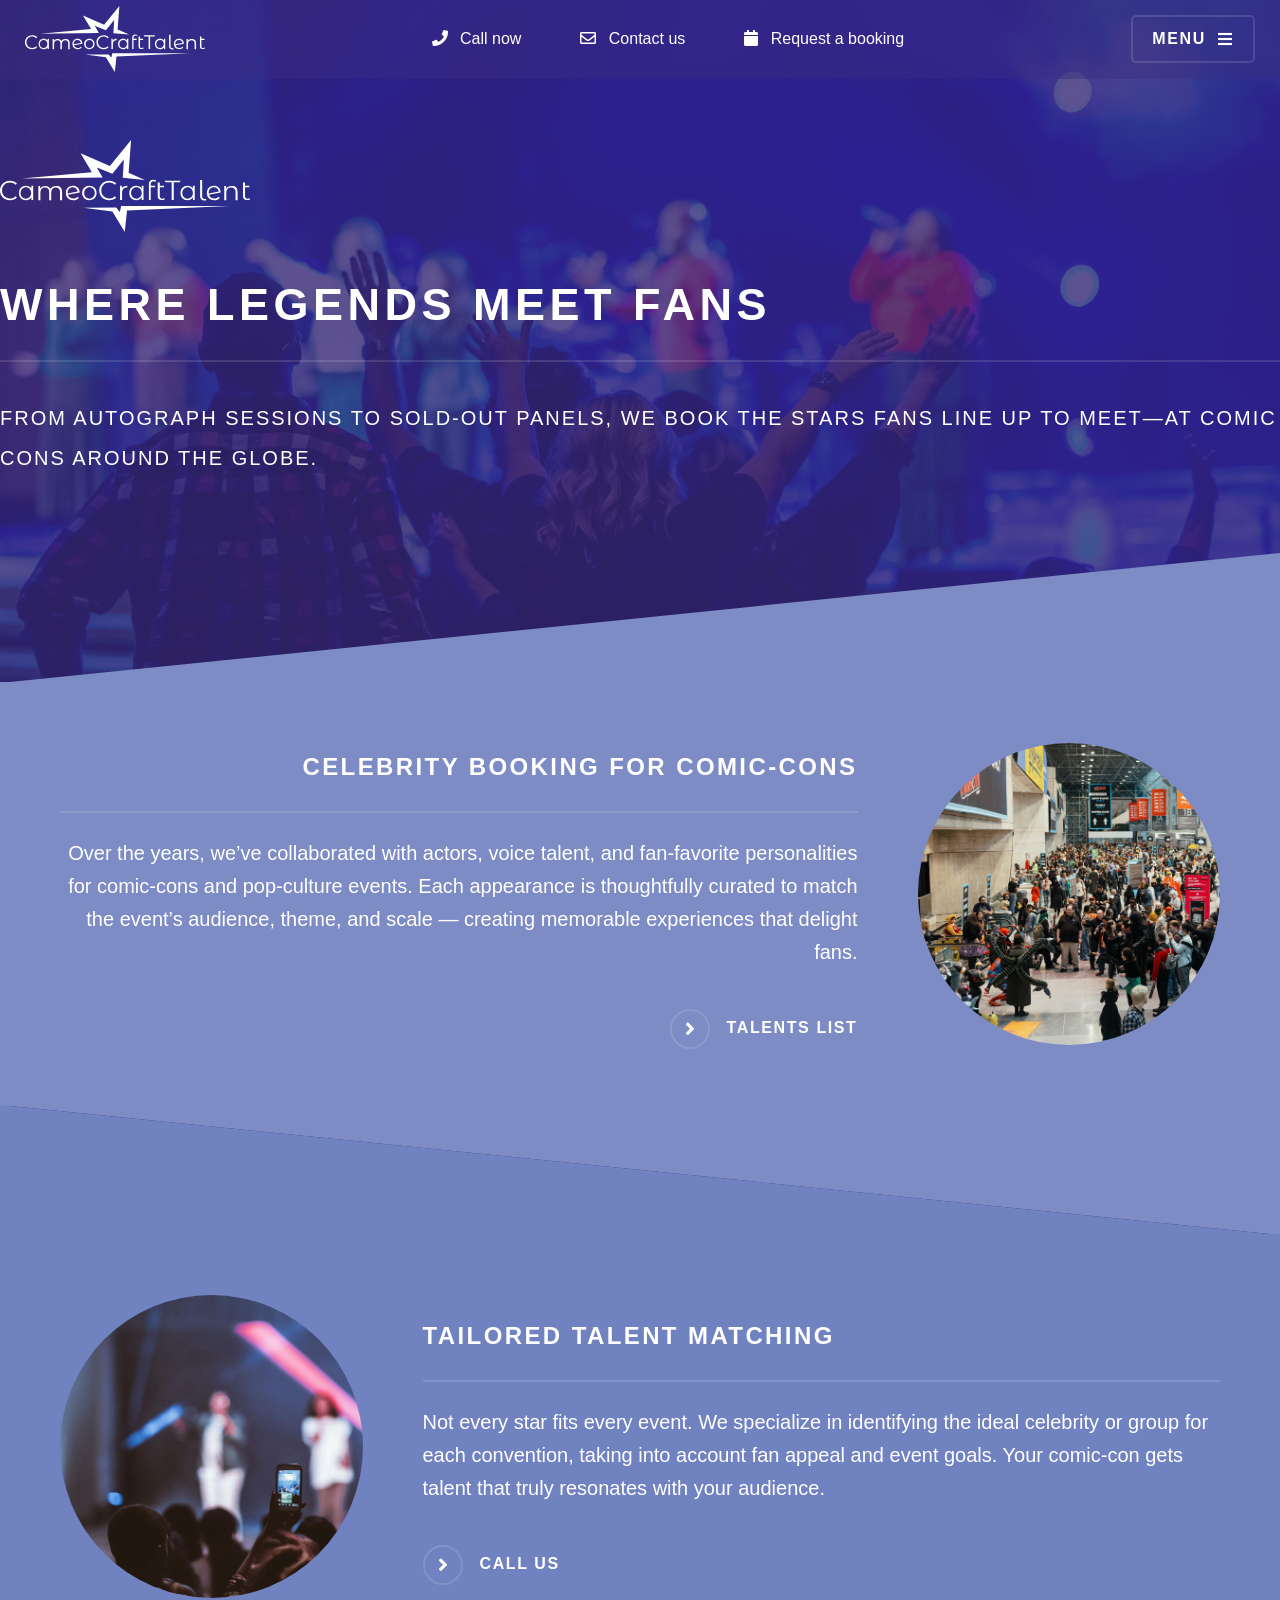
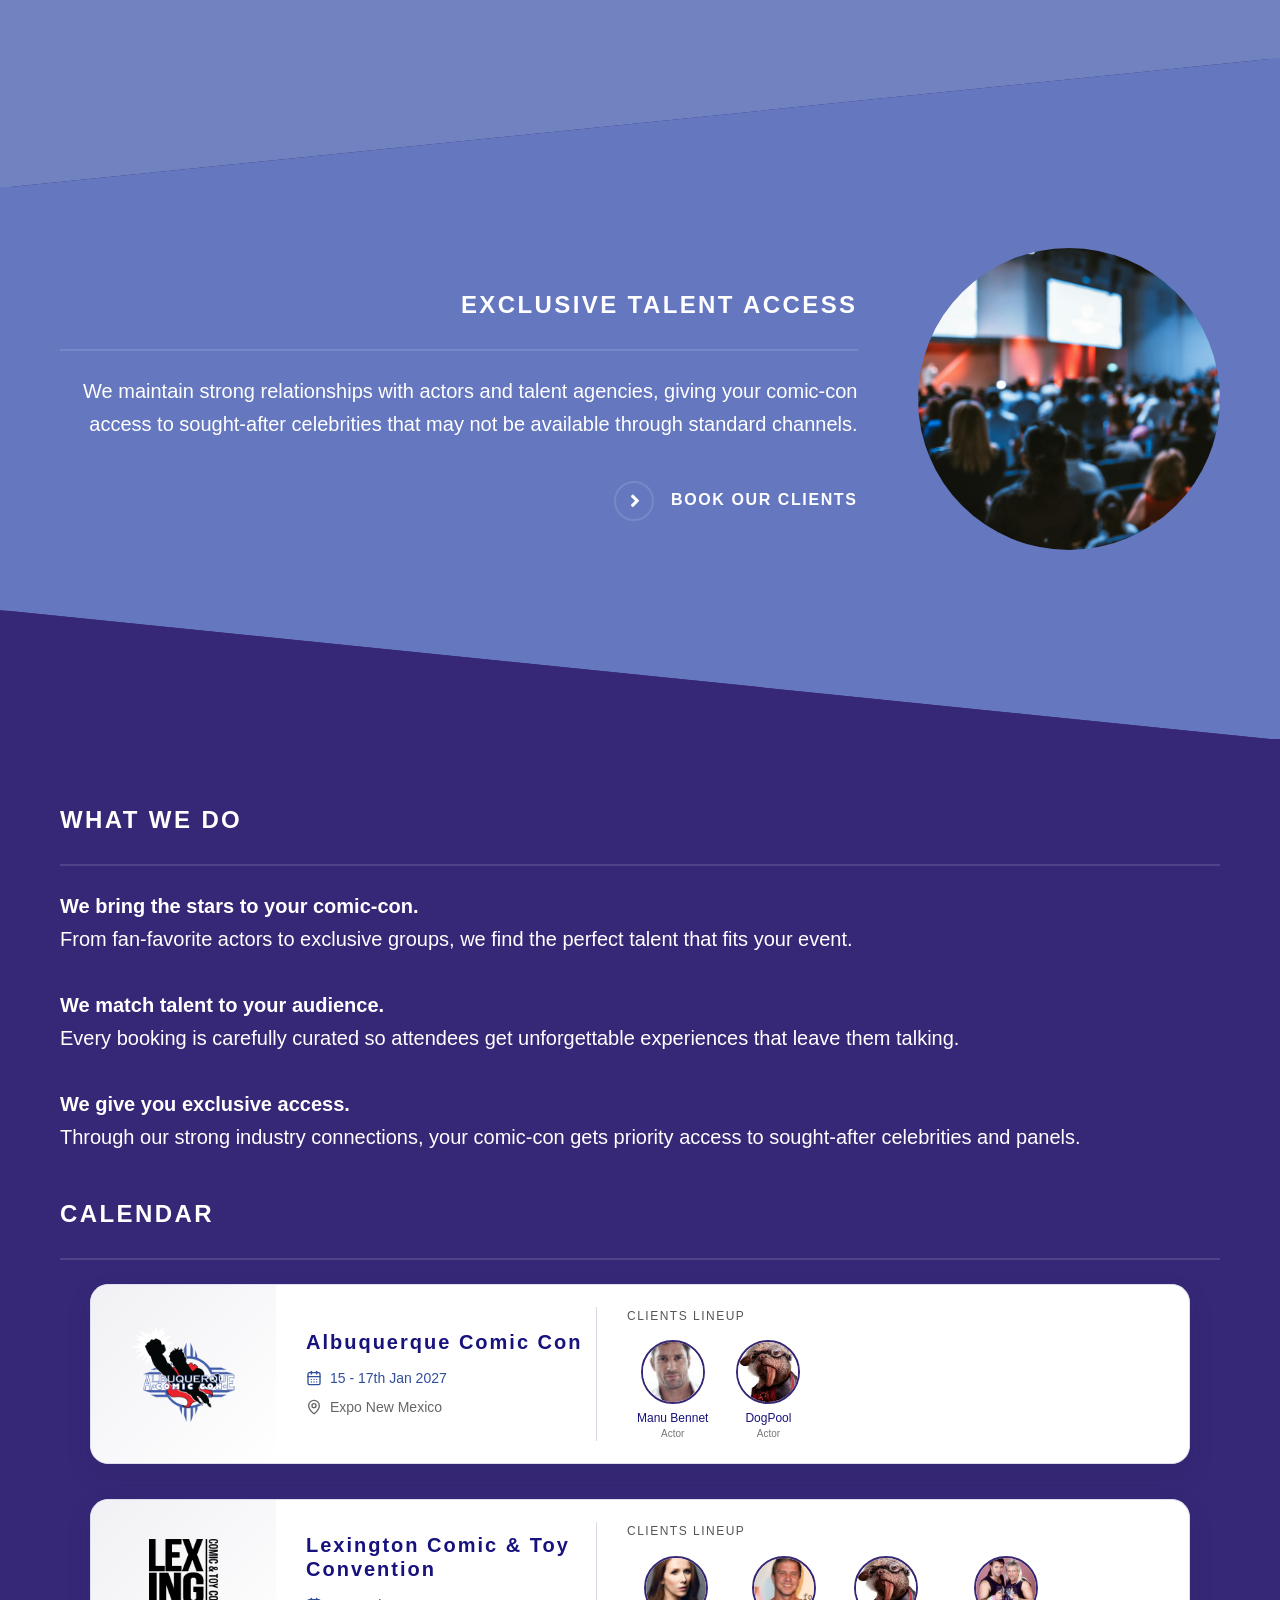
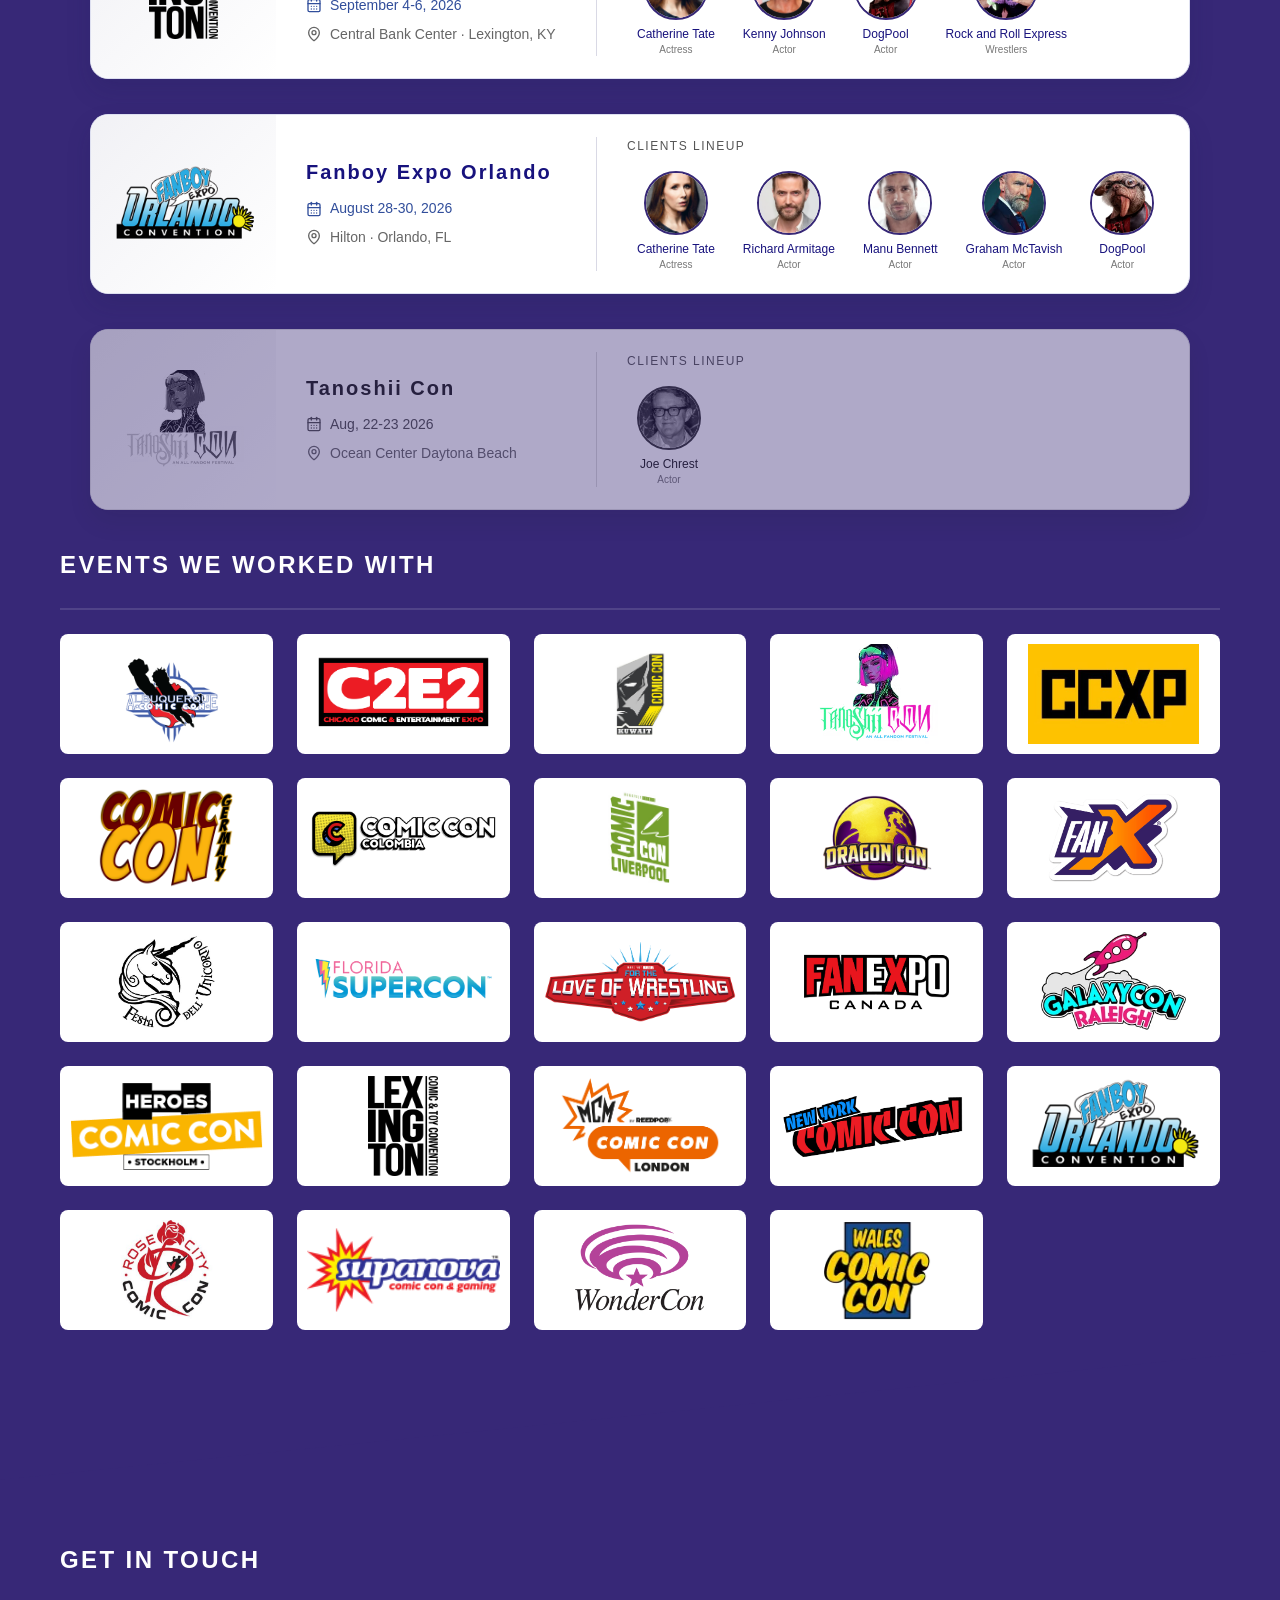
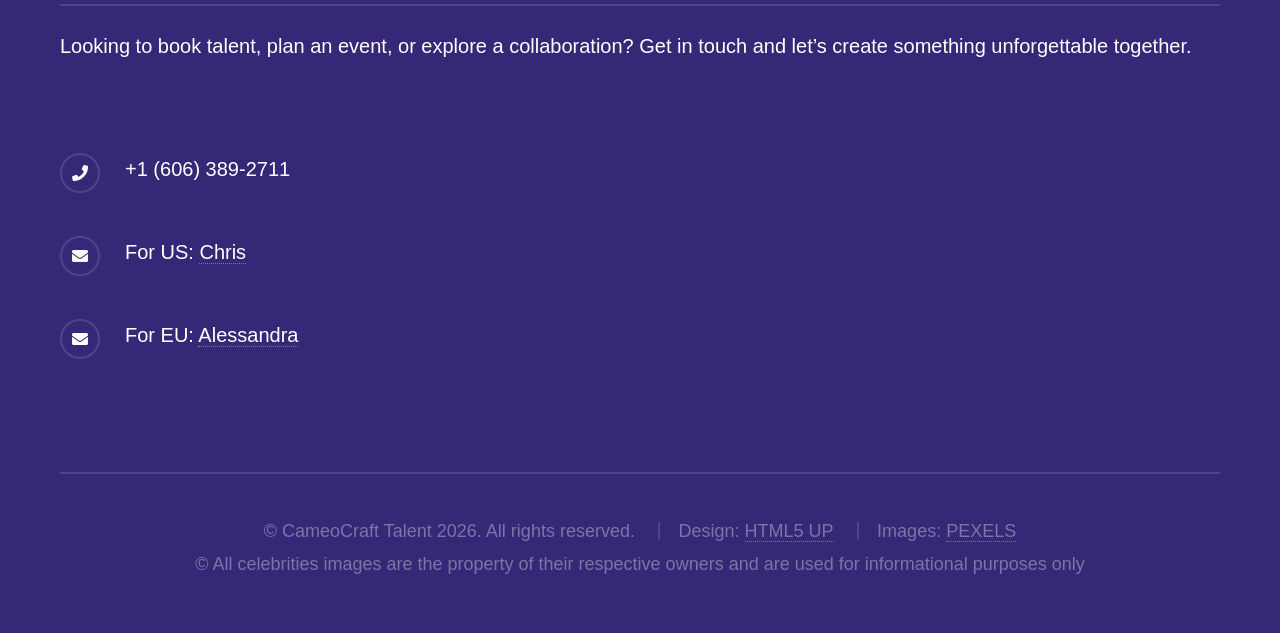
==== commit 1fb889b9: "new cons, new clients, polished css" ====
--- a/index.html
+++ b/index.html
@@ -556,6 +556,8 @@
 						<li><img src="assets/images/C2E220-Logo.png" alt="Chicago Comic & Entertainment Expo"
 								title="Chicago Comic & Entertainment Expo"></li>
 						<li><img src="assets/images/CCk LOGO.jpg" alt="Comic Con Kentucky" title="Comic Con Kentucky">
+						</li>
+						<li><img src="assets/images/TanoshiiLogo transparent.avif" alt="Tanoshii Con" title="Tanoshii Con">
 						</li>
 						<li><img src="assets/images/ccxp-logo.jpg" alt="Comic Con Experience"
 								title="Comic Con Experience"></li>
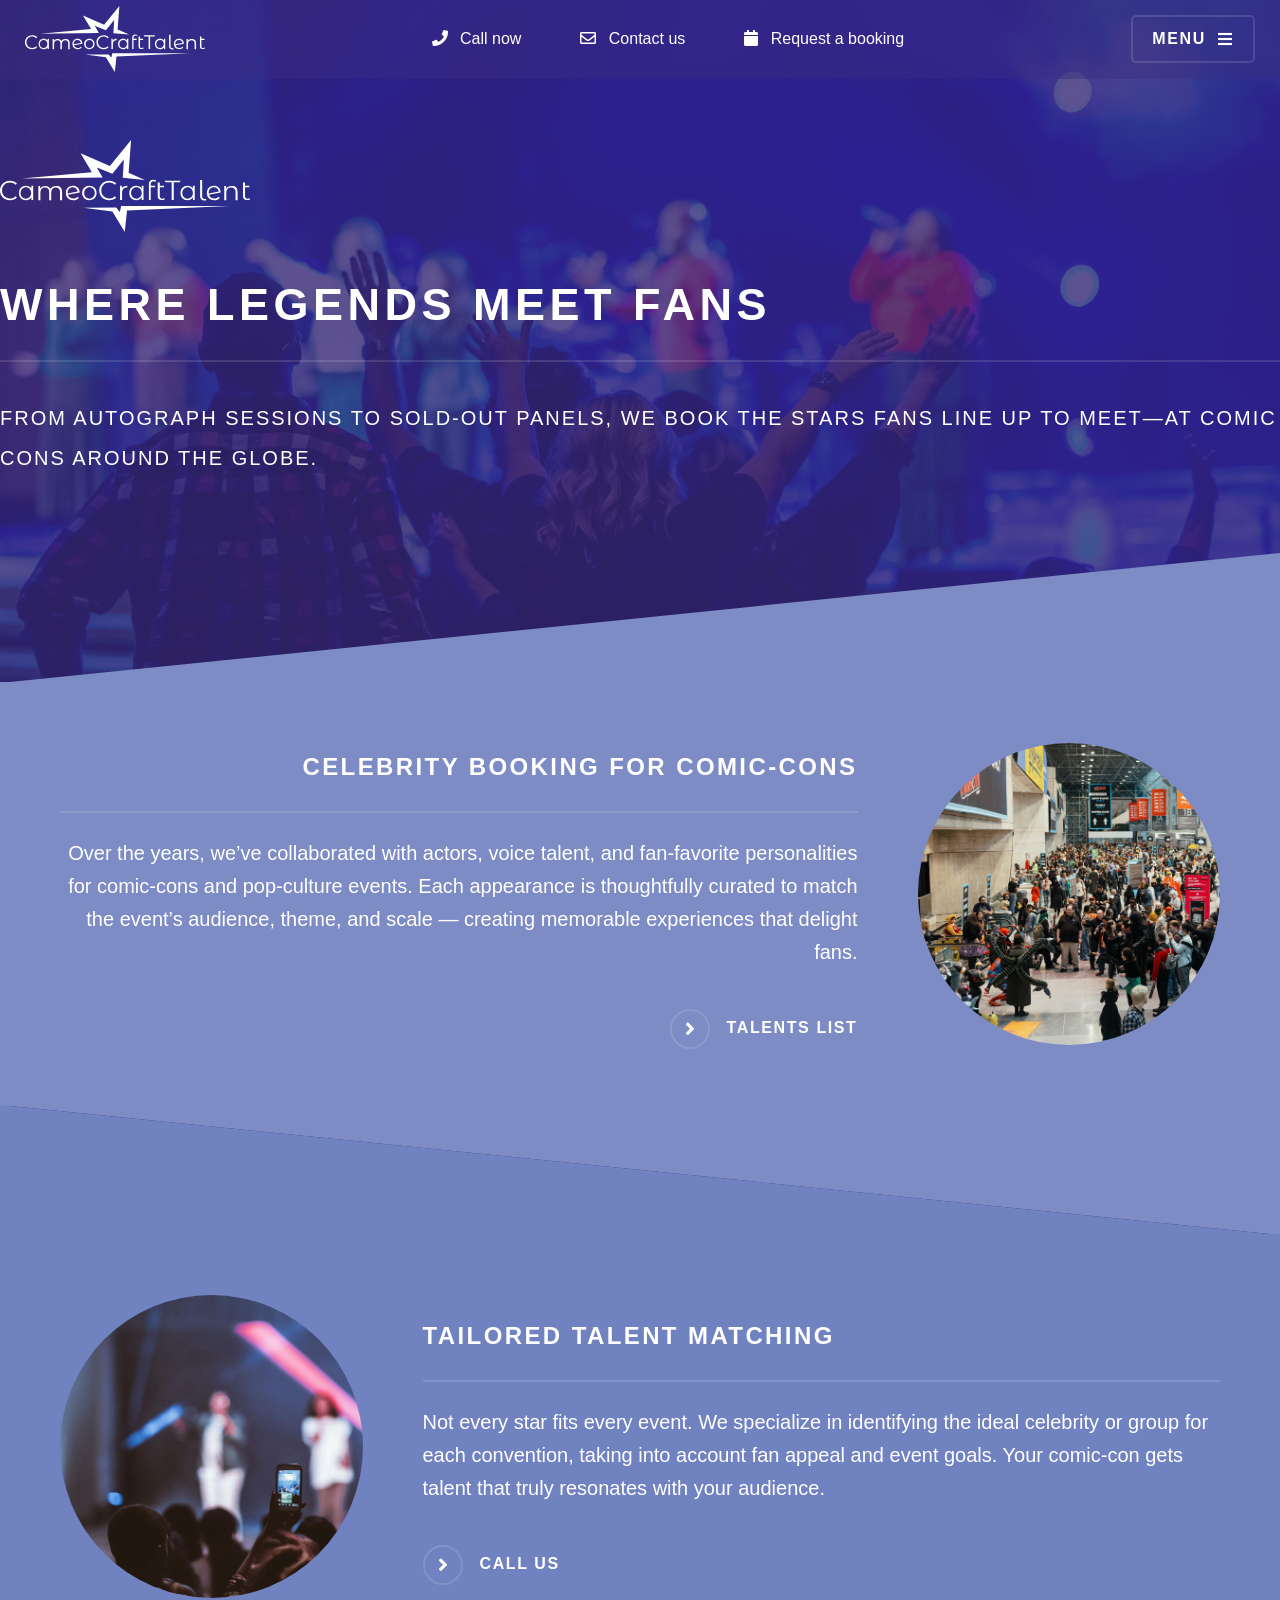
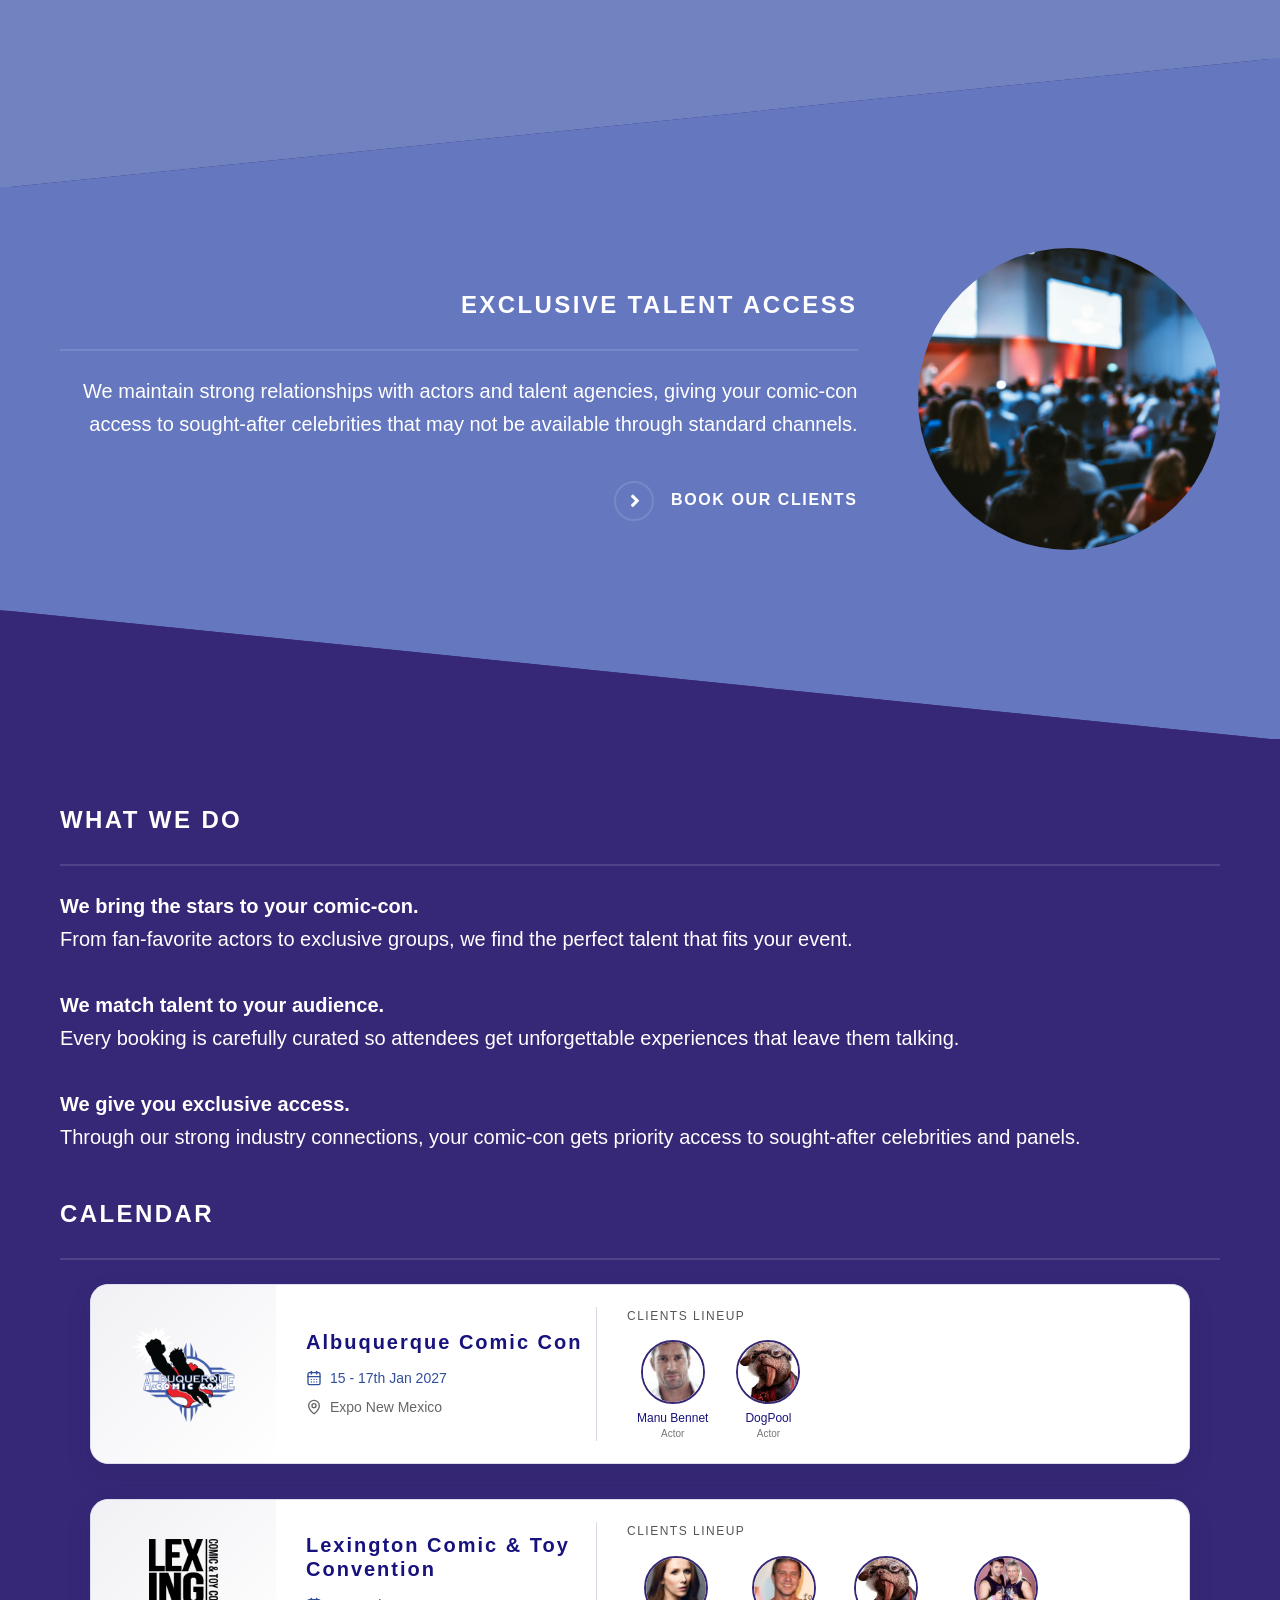
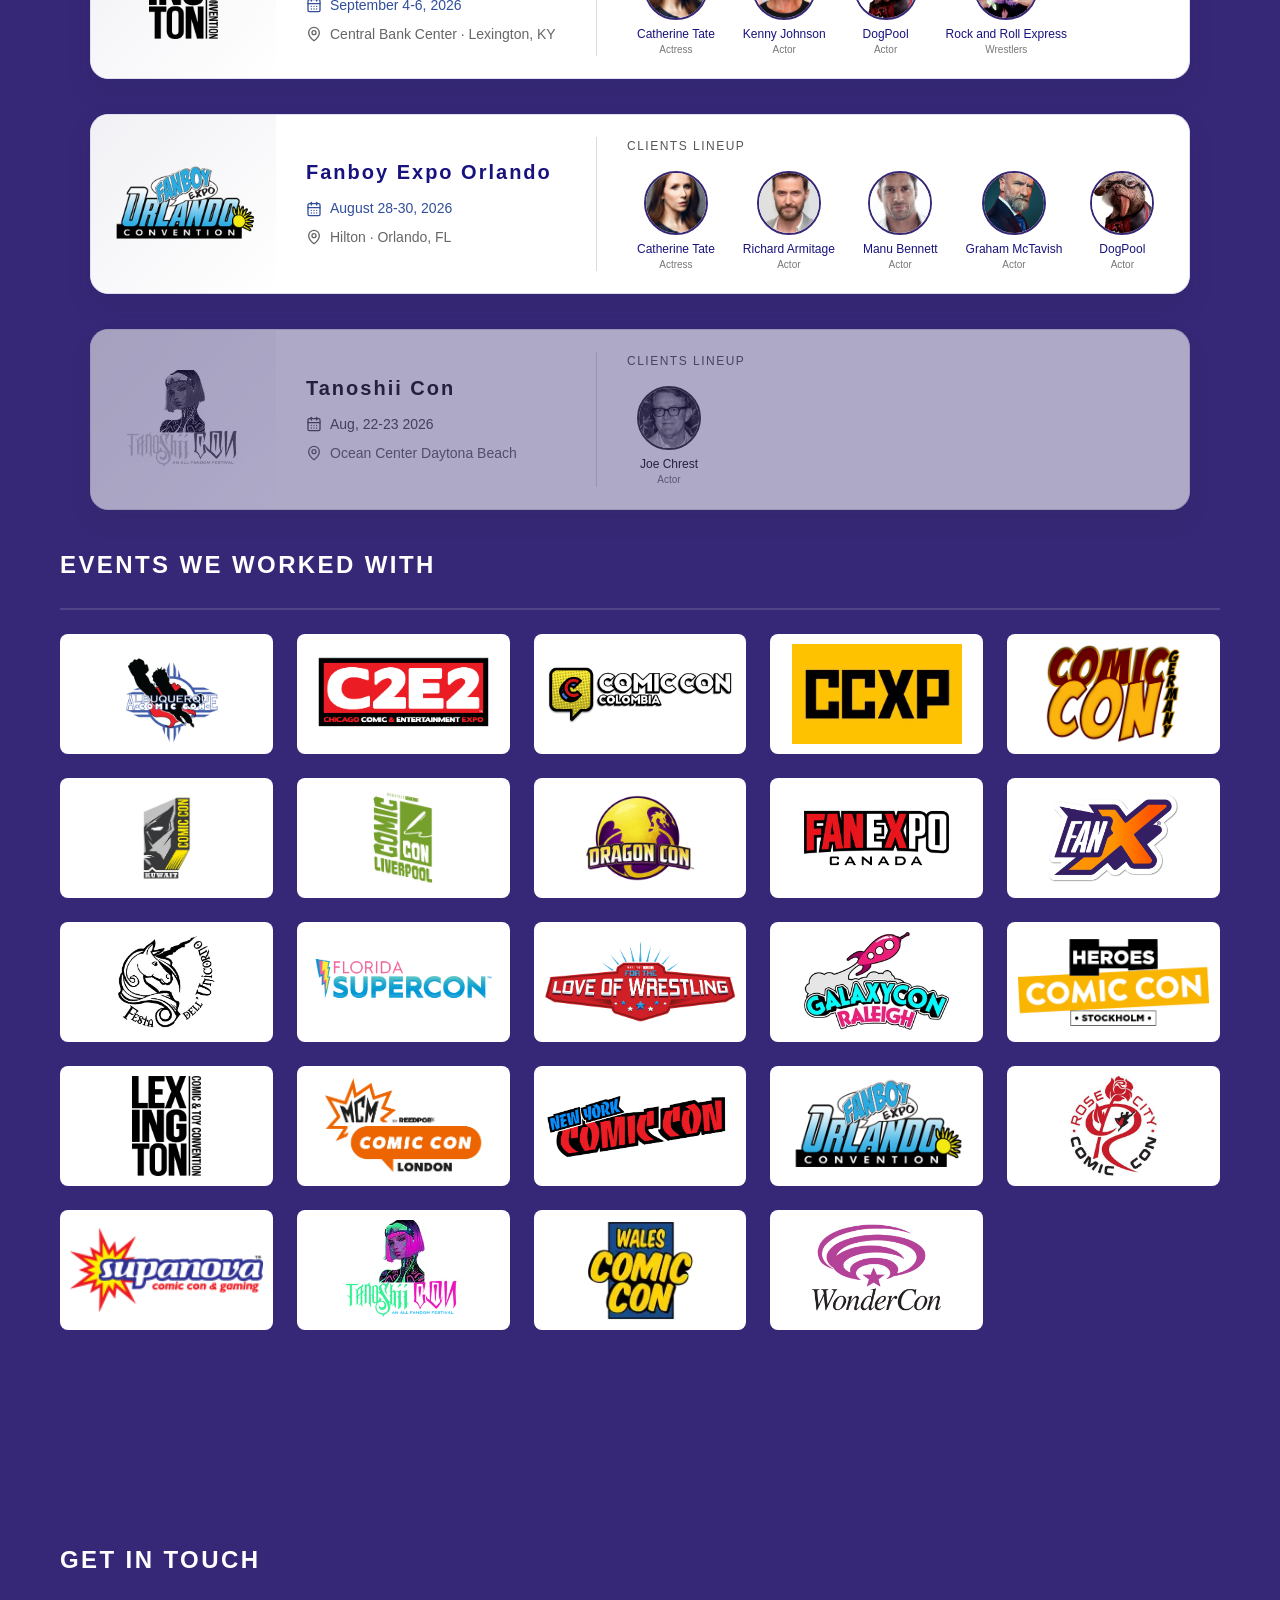
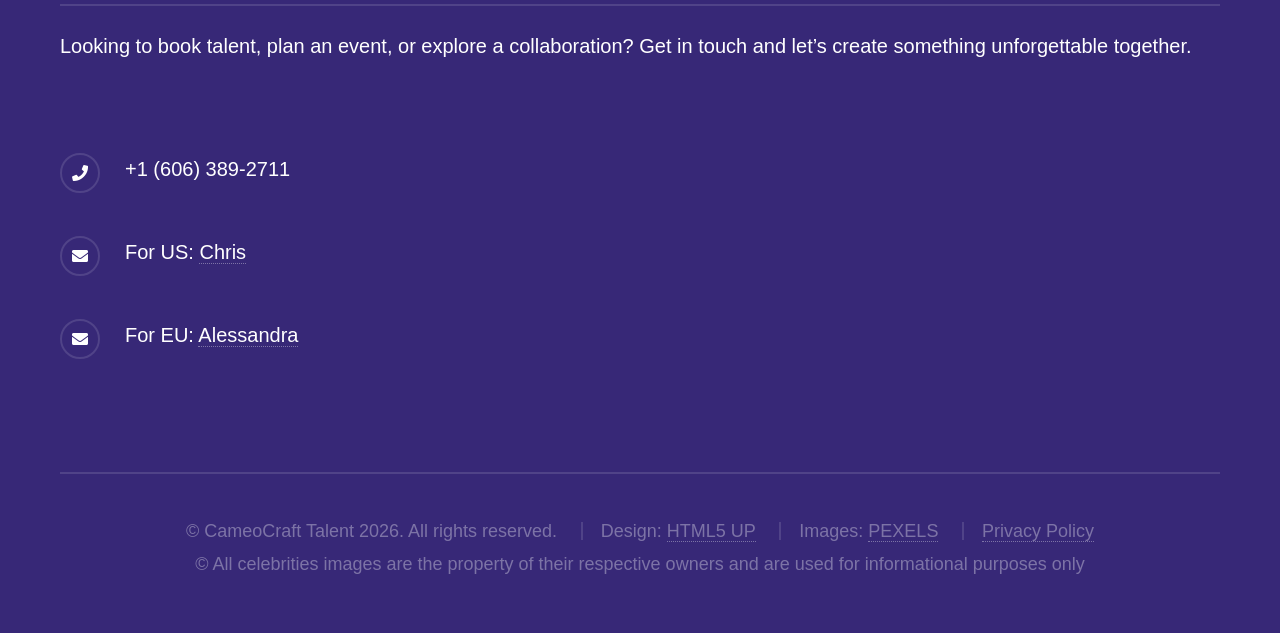
==== commit bd50a70d: "new dynamic js and privacy" ====
--- a/index.html
+++ b/index.html
@@ -149,455 +149,94 @@
 
 					<h2 class="major">Calendar</h2>
 
-					<article class="event-card">
-
-						<!-- Logo -->
-						<div class="event-card__logo">
-							<img src="assets/images/abq-comic-conlogo.png" title="Albuquerque Comic Con">
-						</div>
-
-						<!-- Content -->
-						<div class="event-card__content">
-
-							<!-- Event information -->
-							<div class="event-card__info">
-
-								<h3>Albuquerque Comic Con</h3>
-
-								<p class="event-card__date">
-									<svg xmlns="http://www.w3.org/2000/svg" width="24" height="24" viewBox="0 0 24 24"
-										fill="none" stroke="currentColor" stroke-width="2" stroke-linecap="round"
-										stroke-linejoin="round">
-										<path d="M8 2v4" />
-										<path d="M16 2v4" />
-										<rect width="18" height="18" x="3" y="4" rx="2" />
-										<path d="M3 10h18" />
-										<path d="M8 14h.01" />
-										<path d="M12 14h.01" />
-										<path d="M16 14h.01" />
-										<path d="M8 18h.01" />
-										<path d="M12 18h.01" />
-										<path d="M16 18h.01" />
-									</svg>
-
-									15 - 17th Jan 2027
-								</p>
-
-								<p class="event-card__location">
-									<svg xmlns="http://www.w3.org/2000/svg" width="24" height="24" viewBox="0 0 24 24"
-										fill="none" stroke="currentColor" stroke-width="2" stroke-linecap="round"
-										stroke-linejoin="round">
-										<path
-											d="M20 10c0 4.993-5.539 10.193-7.399 11.799a1 1 0 0 1-1.202 0C9.539 20.193 4 14.993 4 10a8 8 0 0 1 16 0" />
-										<circle cx="12" cy="10" r="3" />
-									</svg>
-
-									<span>
-Expo New Mexico</span>
-								</p>
-
-							</div>
-
-							<!-- Clients lineup -->
-							<div class="event-card__lineup">
-
-								<div class="event-card__lineup-title">
-									Clients lineup
-								</div>
-
-								<ul class="event-card__celebrities">
-
-									<li class="event-card__celebrity">
-										<img src="assets/images/talents/actors/manu-bennett.webp" alt="Manu Bennet" loading="lazy"
-											width="768" height="768">
-										<p class="event-card__celebrity-name">
-											Manu Bennet
-										</p>
-										<p class="event-card__celebrity-role">
-											Actor
-										</p>
-									</li>
-
-									<li class="event-card__celebrity">
-										<img src="assets/images/talents/actors/Dogpool.webp" alt="DogPool" loading="lazy"
-											width="768" height="768">
-										<p class="event-card__celebrity-name">
-											DogPool
-										</p>
-										<p class="event-card__celebrity-role">
-											Actor
-										</p>
-									</li>
-
-								</ul>
-
-							</div>
-
-						</div>
-
-					</article>
-
-					<article class="event-card">
-
-						<!-- Logo -->
-						<div class="event-card__logo">
-							<img src="assets/images/lexington.png" alt="Lexington Comic & Toy Convention" loading="lazy"
-								width="1024" height="1024">
-						</div>
-
-						<!-- Content -->
-						<div class="event-card__content">
-
-							<!-- Event information -->
-							<div class="event-card__info">
-
-								<h3>Lexington Comic & Toy Convention</h3>
-
-								<p class="event-card__date">
-									<svg xmlns="http://www.w3.org/2000/svg" width="24" height="24" viewBox="0 0 24 24"
-										fill="none" stroke="currentColor" stroke-width="2" stroke-linecap="round"
-										stroke-linejoin="round">
-										<path d="M8 2v4" />
-										<path d="M16 2v4" />
-										<rect width="18" height="18" x="3" y="4" rx="2" />
-										<path d="M3 10h18" />
-										<path d="M8 14h.01" />
-										<path d="M12 14h.01" />
-										<path d="M16 14h.01" />
-										<path d="M8 18h.01" />
-										<path d="M12 18h.01" />
-										<path d="M16 18h.01" />
-									</svg>
-
-									September 4-6, 2026
-								</p>
-
-								<p class="event-card__location">
-									<svg xmlns="http://www.w3.org/2000/svg" width="24" height="24" viewBox="0 0 24 24"
-										fill="none" stroke="currentColor" stroke-width="2" stroke-linecap="round"
-										stroke-linejoin="round">
-										<path
-											d="M20 10c0 4.993-5.539 10.193-7.399 11.799a1 1 0 0 1-1.202 0C9.539 20.193 4 14.993 4 10a8 8 0 0 1 16 0" />
-										<circle cx="12" cy="10" r="3" />
-									</svg>
-
-									<span>Central Bank Center · Lexington, KY</span>
-								</p>
-
-							</div>
-
-							<!-- Clients lineup -->
-							<div class="event-card__lineup">
-
-								<div class="event-card__lineup-title">
-									Clients lineup
-								</div>
-
-								<ul class="event-card__celebrities">
-									<li class="event-card__celebrity">
-										<img src="assets/images/talents/actors/chaterine-tate.webp" alt="Catherine Tate" loading="lazy"
-											width="768" height="768">
-										<p class="event-card__celebrity-name">
-											Catherine Tate
-										</p>
-										<p class="event-card__celebrity-role">
-											Actress
-										</p>
-									</li>
-
-									<li class="event-card__celebrity">
-										<img src="assets/images/talents/actors/Kenny-Johnson.png" alt="Kenny Johnson" loading="lazy"
-											width="768" height="768">
-										<p class="event-card__celebrity-name">
-											Kenny Johnson
-										</p>
-										<p class="event-card__celebrity-role">
-											Actor
-										</p>
-									</li>
-
-									<li class="event-card__celebrity">
-										<img src="assets/images/talents/actors/Dogpool.webp" alt="DogPool" loading="lazy"
-											width="768" height="768">
-										<p class="event-card__celebrity-name">
-											DogPool
-										</p>
-										<p class="event-card__celebrity-role">
-											Actor
-										</p>
-									</li>
-
-									<li class="event-card__celebrity">
-										<img src="assets/images/talents/wrestlers/The_Rock_27_Roll_Express.webp" alt="Rock and Roll Express" loading="lazy"
-											width="768" height="768">
-										<p class="event-card__celebrity-name">
-											Rock and Roll Express
-										</p>
-										<p class="event-card__celebrity-role">
-											Wrestlers
-										</p>
-									</li>
-
-								</ul>
-
-							</div>
-
-						</div>
-
-					</article>
-					
-					
-					<article class="event-card">
-
-						<!-- Logo -->
-						<div class="event-card__logo">
-							<img src="assets/images/orlfbs.png" alt="Fanboy Expo Orlando" loading="lazy" width="1024"
-								height="1024">
-						</div>
-
-						<!-- Content -->
-						<div class="event-card__content">
-
-							<!-- Event information -->
-							<div class="event-card__info">
-
-								<h3>Fanboy Expo Orlando</h3>
-
-								<p class="event-card__date">
-									<svg xmlns="http://www.w3.org/2000/svg" width="24" height="24" viewBox="0 0 24 24"
-										fill="none" stroke="currentColor" stroke-width="2" stroke-linecap="round"
-										stroke-linejoin="round">
-										<path d="M8 2v4" />
-										<path d="M16 2v4" />
-										<rect width="18" height="18" x="3" y="4" rx="2" />
-										<path d="M3 10h18" />
-										<path d="M8 14h.01" />
-										<path d="M12 14h.01" />
-										<path d="M16 14h.01" />
-										<path d="M8 18h.01" />
-										<path d="M12 18h.01" />
-										<path d="M16 18h.01" />
-									</svg>
-
-									August 28-30, 2026
-								</p>
-
-								<p class="event-card__location">
-									<svg xmlns="http://www.w3.org/2000/svg" width="24" height="24" viewBox="0 0 24 24"
-										fill="none" stroke="currentColor" stroke-width="2" stroke-linecap="round"
-										stroke-linejoin="round">
-										<path
-											d="M20 10c0 4.993-5.539 10.193-7.399 11.799a1 1 0 0 1-1.202 0C9.539 20.193 4 14.993 4 10a8 8 0 0 1 16 0" />
-										<circle cx="12" cy="10" r="3" />
-									</svg>
-
-									<span>Hilton · Orlando, FL</span>
-								</p>
-
-							</div>
-
-							<!-- Clients lineup -->
-							<div class="event-card__lineup">
-
-								<div class="event-card__lineup-title">
-									Clients lineup
-								</div>
-
-								<ul class="event-card__celebrities">
-									
-
-									<li class="event-card__celebrity">
-										<img src="assets/images/talents/actors/chaterine-tate.webp" alt="Catherine Tate" loading="lazy"
-											width="768" height="768">
-										<p class="event-card__celebrity-name">
-											Catherine Tate
-										</p>
-										<p class="event-card__celebrity-role">
-											Actress
-										</p>
-									</li>
-
-									<li class="event-card__celebrity">
-										<img src="assets/images/talents/actors/richard-armitage.webp" alt="Richard Armitage" loading="lazy"
-											width="768" height="768">
-										<p class="event-card__celebrity-name">
-											Richard Armitage
-										</p>
-										<p class="event-card__celebrity-role">
-											Actor 
-										</p>
-									</li>
-
-									<li class="event-card__celebrity">
-										<img src="assets/images/talents/actors/manu-bennett.webp" alt="Manu Bennett" loading="lazy"
-											width="768" height="768">
-										<p class="event-card__celebrity-name">
-											Manu Bennett
-										</p>
-										<p class="event-card__celebrity-role">
-											Actor
-										</p>
-									</li>
-
-									<li class="event-card__celebrity">
-										<img src="assets/images/talents/actors/Graham-McTavish.jfif" alt="Graham McTavish" loading="lazy"
-											width="768" height="768">
-										<p class="event-card__celebrity-name">
-											Graham McTavish
-										</p>
-										<p class="event-card__celebrity-role">
-											Actor
-										</p>
-									</li>
-
-									<li class="event-card__celebrity">
-										<img src="assets/images/talents/actors/Dogpool.webp" alt="DogPool" loading="lazy"
-											width="768" height="768">
-										<p class="event-card__celebrity-name">
-											DogPool
-										</p>
-										<p class="event-card__celebrity-role">
-											Actor
-										</p>
-									</li>
-
-								</ul>
-
-							</div>
-
-						</div>
-
-					</article>
-
-					<article class="event-card disabled">
-
-						<!-- Logo -->
-						<div class="event-card__logo">
-							<img src="assets/images/TanoshiiLogo transparent.avif" alt="Tanoshii Con" loading="lazy"
-								width="1024" height="1024">
-						</div>
-
-						<!-- Content -->
-						<div class="event-card__content">
-
-							<!-- Event information -->
-							<div class="event-card__info">
-
-								<h3>Tanoshii Con</h3>
-
-								<p class="event-card__date">
-									<svg xmlns="http://www.w3.org/2000/svg" width="24" height="24" viewBox="0 0 24 24"
-										fill="none" stroke="currentColor" stroke-width="2" stroke-linecap="round"
-										stroke-linejoin="round">
-										<path d="M8 2v4" />
-										<path d="M16 2v4" />
-										<rect width="18" height="18" x="3" y="4" rx="2" />
-										<path d="M3 10h18" />
-										<path d="M8 14h.01" />
-										<path d="M12 14h.01" />
-										<path d="M16 14h.01" />
-										<path d="M8 18h.01" />
-										<path d="M12 18h.01" />
-										<path d="M16 18h.01" />
-									</svg>
-
-									Aug, 22-23 2026
-								</p>
-
-								<p class="event-card__location">
-									<svg xmlns="http://www.w3.org/2000/svg" width="24" height="24" viewBox="0 0 24 24"
-										fill="none" stroke="currentColor" stroke-width="2" stroke-linecap="round"
-										stroke-linejoin="round">
-										<path
-											d="M20 10c0 4.993-5.539 10.193-7.399 11.799a1 1 0 0 1-1.202 0C9.539 20.193 4 14.993 4 10a8 8 0 0 1 16 0" />
-										<circle cx="12" cy="10" r="3" />
-									</svg>
-
-									<span>
-Ocean Center Daytona Beach</span>
-								</p>
-
-							</div>
-
-							<!-- Clients lineup -->
-							<div class="event-card__lineup">
-
-								<div class="event-card__lineup-title">
-									Clients lineup
-								</div>
-
-								<ul class="event-card__celebrities">
-
-									<li class="event-card__celebrity">
-										<img src="assets/images/talents/actors/joe-chrest.jpg" alt="Joe Chrest" loading="lazy"
-											width="768" height="768">
-										<p class="event-card__celebrity-name">
-											Joe Chrest
-										</p>
-										<p class="event-card__celebrity-role">
-											Actor
-										</p>
-									</li>
-
-								</ul>
-
-							</div>
-
-						</div>
-
-					</article>
+					<!-- Template: one empty event card "shape". Real cards are built
+					     from assets/js/data.js (CALENDAR_EVENTS) by assets/js/render.js -->
+					<template id="event-card-template">
+						<article class="event-card">
+
+							<!-- Logo -->
+							<div class="event-card__logo">
+								<img src="" alt="" loading="lazy" width="1024" height="1024">
+							</div>
+
+							<!-- Content -->
+							<div class="event-card__content">
+
+								<!-- Event information -->
+								<div class="event-card__info">
+
+									<h3></h3>
+
+									<p class="event-card__date">
+										<svg xmlns="http://www.w3.org/2000/svg" width="24" height="24" viewBox="0 0 24 24"
+											fill="none" stroke="currentColor" stroke-width="2" stroke-linecap="round"
+											stroke-linejoin="round">
+											<path d="M8 2v4" />
+											<path d="M16 2v4" />
+											<rect width="18" height="18" x="3" y="4" rx="2" />
+											<path d="M3 10h18" />
+											<path d="M8 14h.01" />
+											<path d="M12 14h.01" />
+											<path d="M16 14h.01" />
+											<path d="M8 18h.01" />
+											<path d="M12 18h.01" />
+											<path d="M16 18h.01" />
+										</svg>
+										<span class="event-card__date-text"></span>
+									</p>
+
+									<p class="event-card__location">
+										<svg xmlns="http://www.w3.org/2000/svg" width="24" height="24" viewBox="0 0 24 24"
+											fill="none" stroke="currentColor" stroke-width="2" stroke-linecap="round"
+											stroke-linejoin="round">
+											<path
+												d="M20 10c0 4.993-5.539 10.193-7.399 11.799a1 1 0 0 1-1.202 0C9.539 20.193 4 14.993 4 10a8 8 0 0 1 16 0" />
+											<circle cx="12" cy="10" r="3" />
+										</svg>
+										<span></span>
+									</p>
+
+								</div>
+
+								<!-- Clients lineup -->
+								<div class="event-card__lineup">
+
+									<div class="event-card__lineup-title">
+										Clients lineup
+									</div>
+
+									<ul class="event-card__celebrities"></ul>
+
+								</div>
+
+							</div>
+
+						</article>
+					</template>
+
+					<!-- Template: one empty celebrity "shape" for the lineup list -->
+					<template id="event-card-celebrity-template">
+						<li class="event-card__celebrity">
+							<img src="" alt="" loading="lazy" width="768" height="768">
+							<p class="event-card__celebrity-name"></p>
+							<p class="event-card__celebrity-role"></p>
+						</li>
+					</template>
+
+					<!-- Calendar cards get rendered in here by assets/js/render.js -->
+					<div id="calendar-list" class="event-cards"></div>
+
 
 
 
 					<h2 class="major">Events we worked with</h2>
-					<ul class="partners-logos">
-						<li><img src="assets/images/abq-comic-conlogo.png" alt="Albuquerque Comic Con"
-								title="Albuquerque Comic Con"></li>
-						<li><img src="assets/images/C2E220-Logo.png" alt="Chicago Comic & Entertainment Expo"
-								title="Chicago Comic & Entertainment Expo"></li>
-						<li><img src="assets/images/CCk LOGO.jpg" alt="Comic Con Kentucky" title="Comic Con Kentucky">
-						</li>
-						<li><img src="assets/images/TanoshiiLogo transparent.avif" alt="Tanoshii Con" title="Tanoshii Con">
-						</li>
-						<li><img src="assets/images/ccxp-logo.jpg" alt="Comic Con Experience"
-								title="Comic Con Experience"></li>
-						<li><img src="assets/images/Comic_con_ger_logo.png" alt="Comic Con Germany"
-								title="Comic Con Germany"></li>
-						<li><img src="assets/images/comicon-colombia.png" alt="Comic Con Colombia"
-								title="Comic Con Colombia"></li>
-						<li><img src="assets/images/comicon-liverpool_logo.jpg" alt="Comicon Liverpool"
-								title="Comicon Liverpool"></li>
-						<li><img src="assets/images/dragon-con_logo.png" alt="Dragon con" title="Dragon con"></li>
-						<li><img src="assets/images/Fan X Salt Lake_logo.webp" alt="FAN X Salt Lake City"
-								title="FAN X Salt Lake City"></li>
-						<li><img src="assets/images/Festa-Unicorno-logo.jpg" alt="Festa dell'Unicorno"
-								title="Festa dell'Unicorno"></li>
-						<li><img src="assets/images/Florida Supercon_logo.png" alt="Florida Supercon"
-								title="Florida Supercon"></li>
-						<li><img src="assets/images/FTLOW-logo.png" alt="For the Love of Wrestling"
-								title="For the Love of Wrestling"></li>
-						<li><img src="assets/images/FXC - Logos_RGB.png" alt="FAN EXPO Canada" title="FAN EXPO Canada">
-						</li>
-						<li><img src="assets/images/galaxycon_logo.avif" alt="GalaxyCon" title="GalaxyCon"></li>
-						<li><img src="assets/images/Heroes_ComicCon_logo.png" alt="Heroes Comicon"
-								title="Heroes Comicon"></li>
-						<li><img src="assets/images/lexington.png" alt="Lexington Comic Con"
-								title="Lexington Comic Con"></li>
-						<li><img src="assets/images/MCM-london_logo.png" alt="MCM London Comic Con"
-								title="MCM London Comic Con"></li>
-						<li><img src="assets/images/NYCC21-Logo.png" alt="New York Comicon" title="New York Comicon">
-						</li>
-						<li><img src="assets/images/orlfbs.png" alt="Orlando Fan Boy Expo" title="Orlando Fan Boy Expo">
-						</li>
-						<li><img src="assets/images/Rccc-logo.jpg" alt="Rose City Comic Con"
-								title="Rose City Comic Con"></li>
-						<li><img src="assets/images/SNCCG_supanova.webp" alt="Supanova Comicon"
-								title="Supanova Comicon"></li>
-						<li><img src="assets/images/WonderCon-logo.jpg" alt="WonderCon" title="WonderCon"></li>
-						<li><img src="assets/images/wales-comicon_logo.webp" alt="Wales Comicon" alt="Wales Comicon">
-						</li>
-
-					</ul>
+					<!-- Template: one empty logo "shape". Real logos are built
+					     from assets/js/data.js (CONS_LOGOS) by assets/js/render.js -->
+					<template id="cons-logo-template">
+						<li><img src="" alt="" title=""></li>
+					</template>
+
+					<ul class="partners-logos" id="cons-logos-list"></ul>
 
 				</div>
 			</section>
@@ -629,6 +268,7 @@
 					<li>&copy; CameoCraft Talent 2026. All rights reserved.</li>
 					<li>Design: <a href="http://html5up.net">HTML5 UP</a></li>
 					<li>Images: <a href="http://pexels.com">PEXELS</a></li>
+					<li><a href="privacy-policy.html">Privacy Policy</a></li>
 					<li>&copy; All celebrities images are the property of their respective owners and are used for
 						informational purposes only</li>
 				</ul>
@@ -643,6 +283,8 @@
 	<script src="assets/js/browser.min.js"></script>
 	<script src="assets/js/breakpoints.min.js"></script>
 	<script src="assets/js/util.js"></script>
+	<script src="assets/js/data.js"></script>
+	<script src="assets/js/render.js"></script>
 	<script src="assets/js/main.js"></script>
 
 </body>
